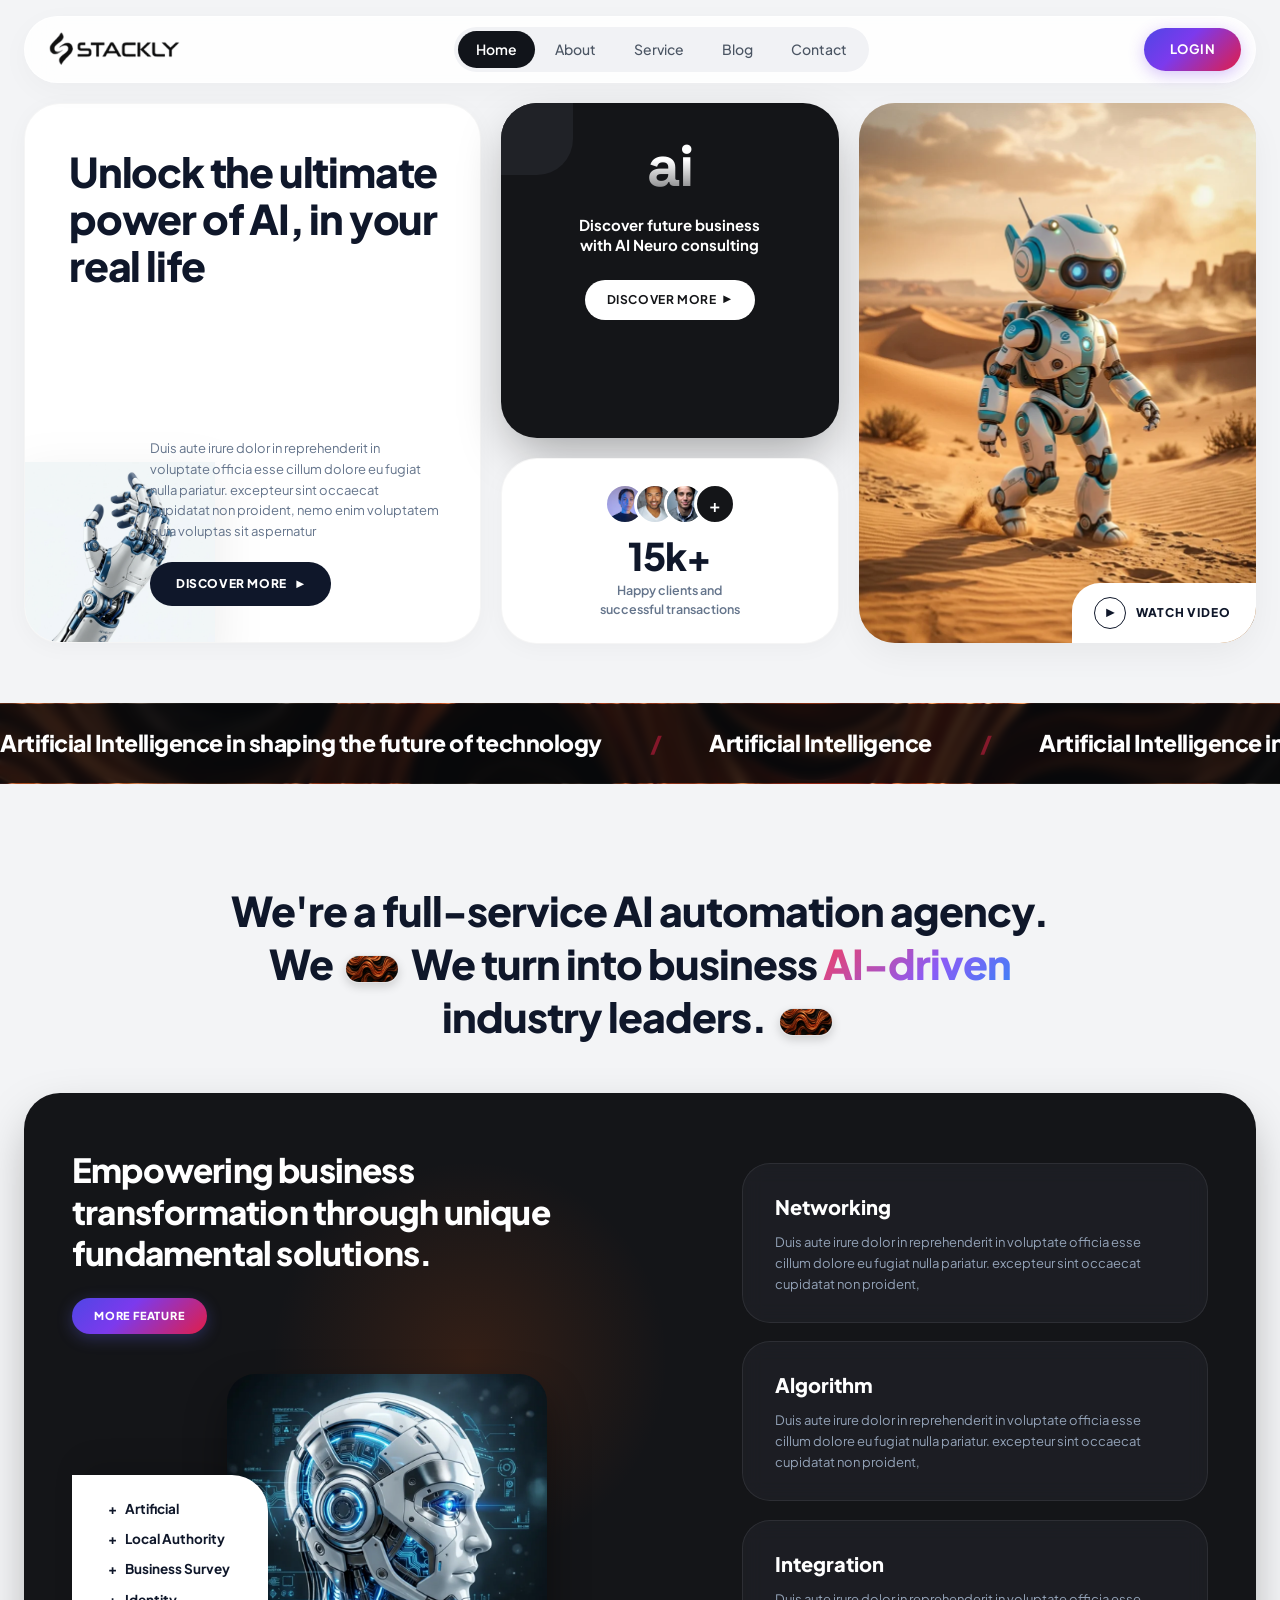
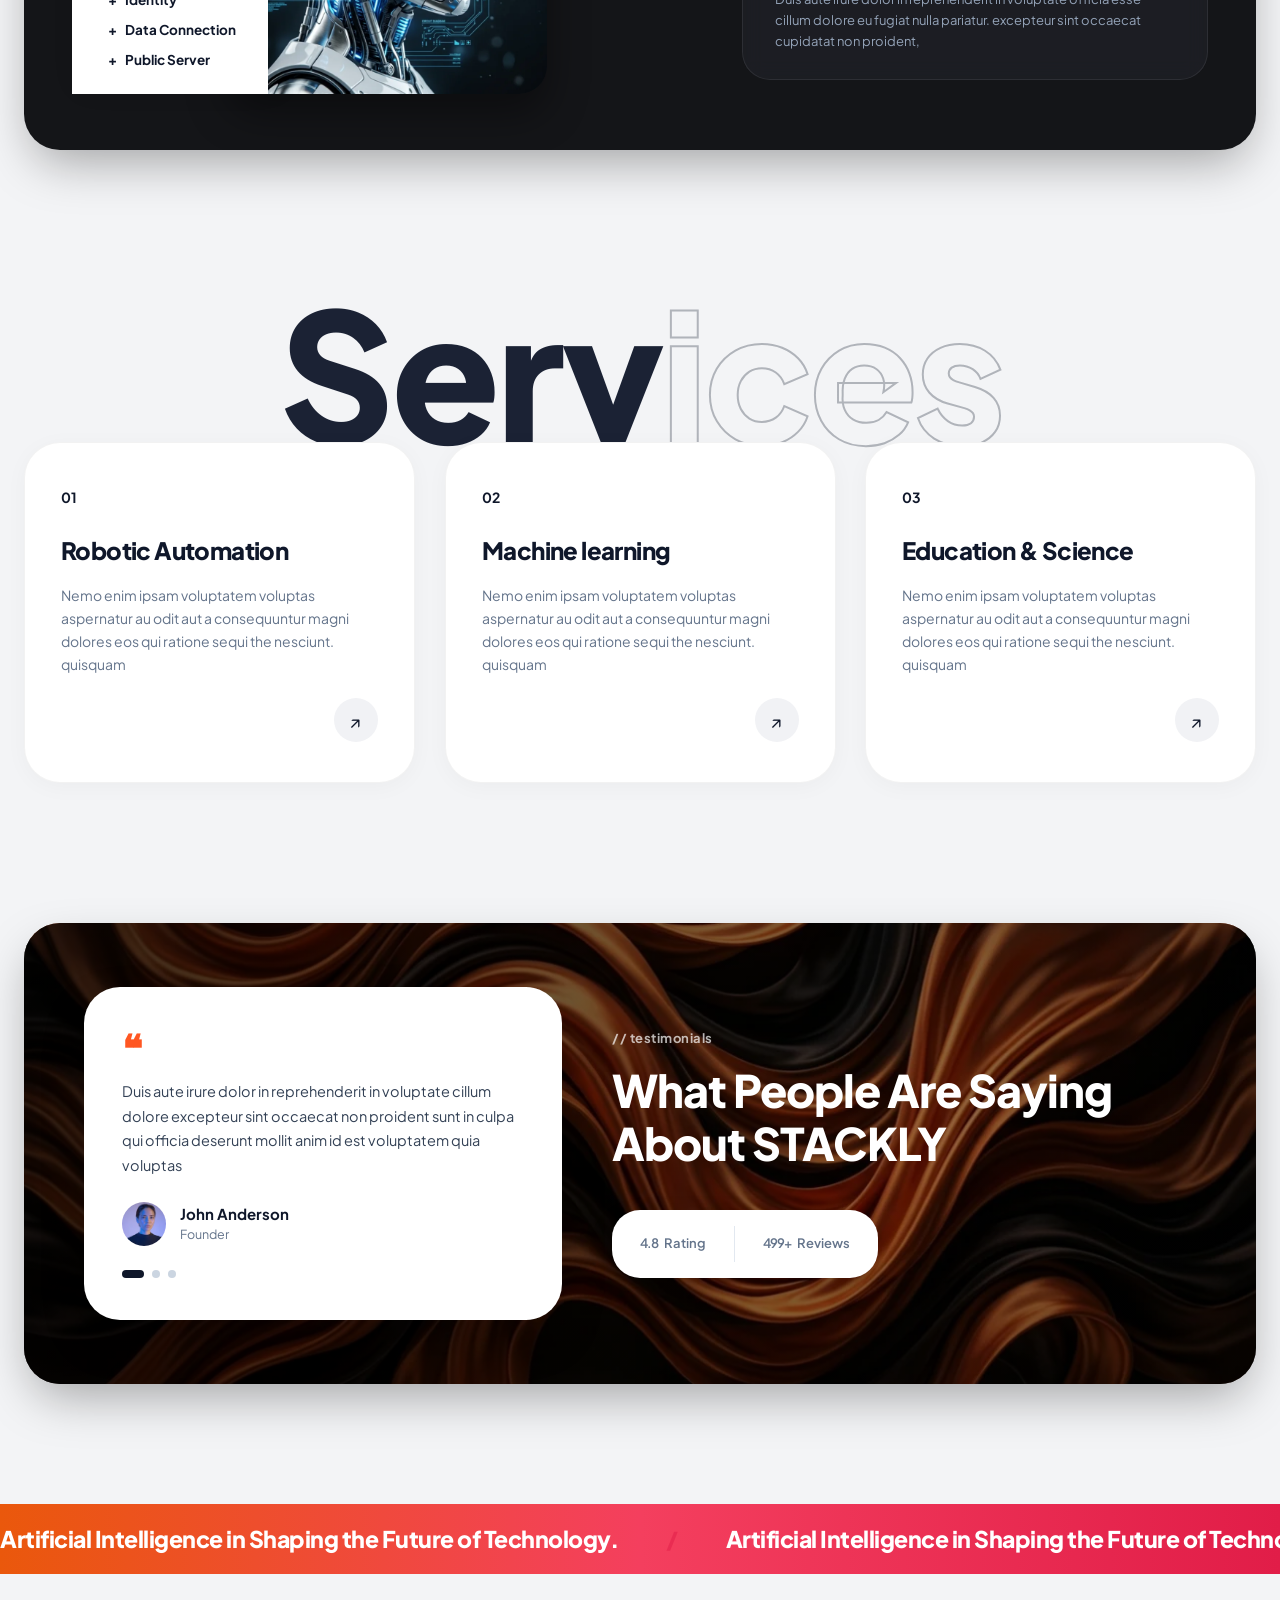
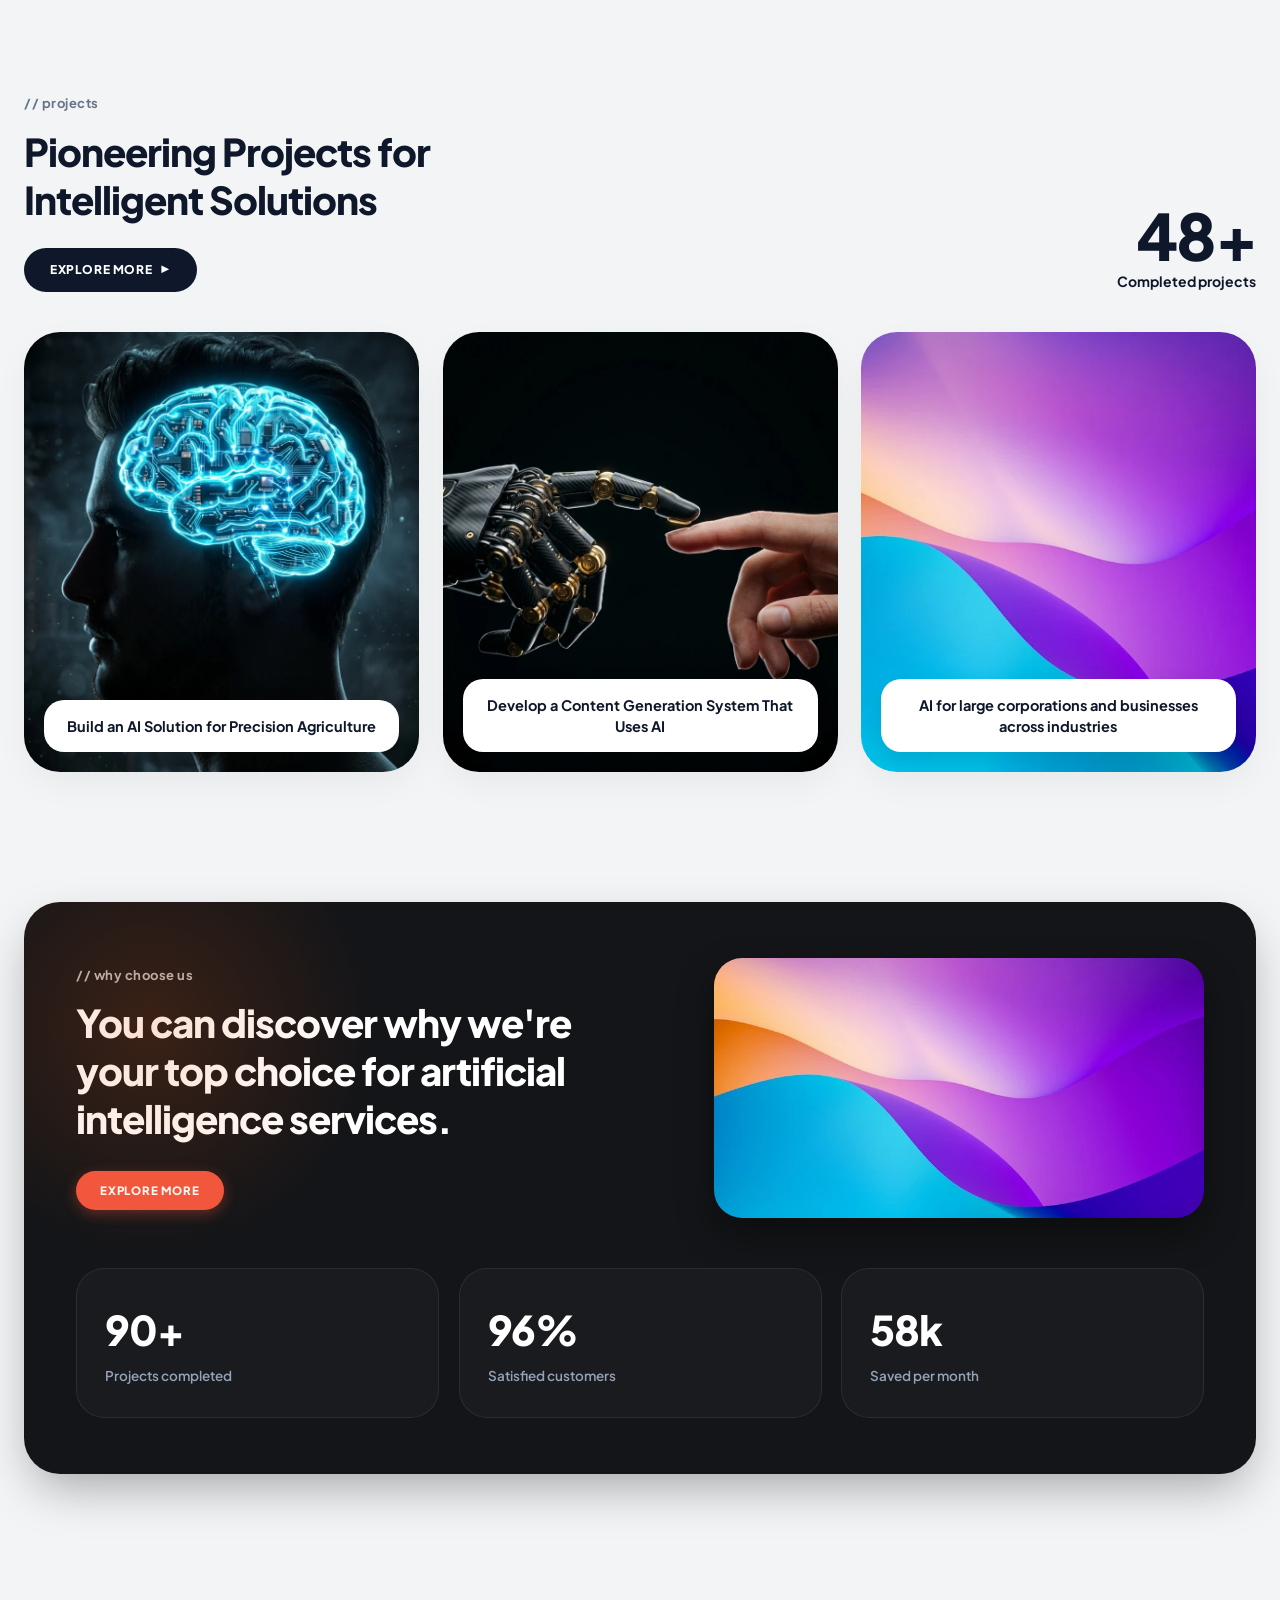
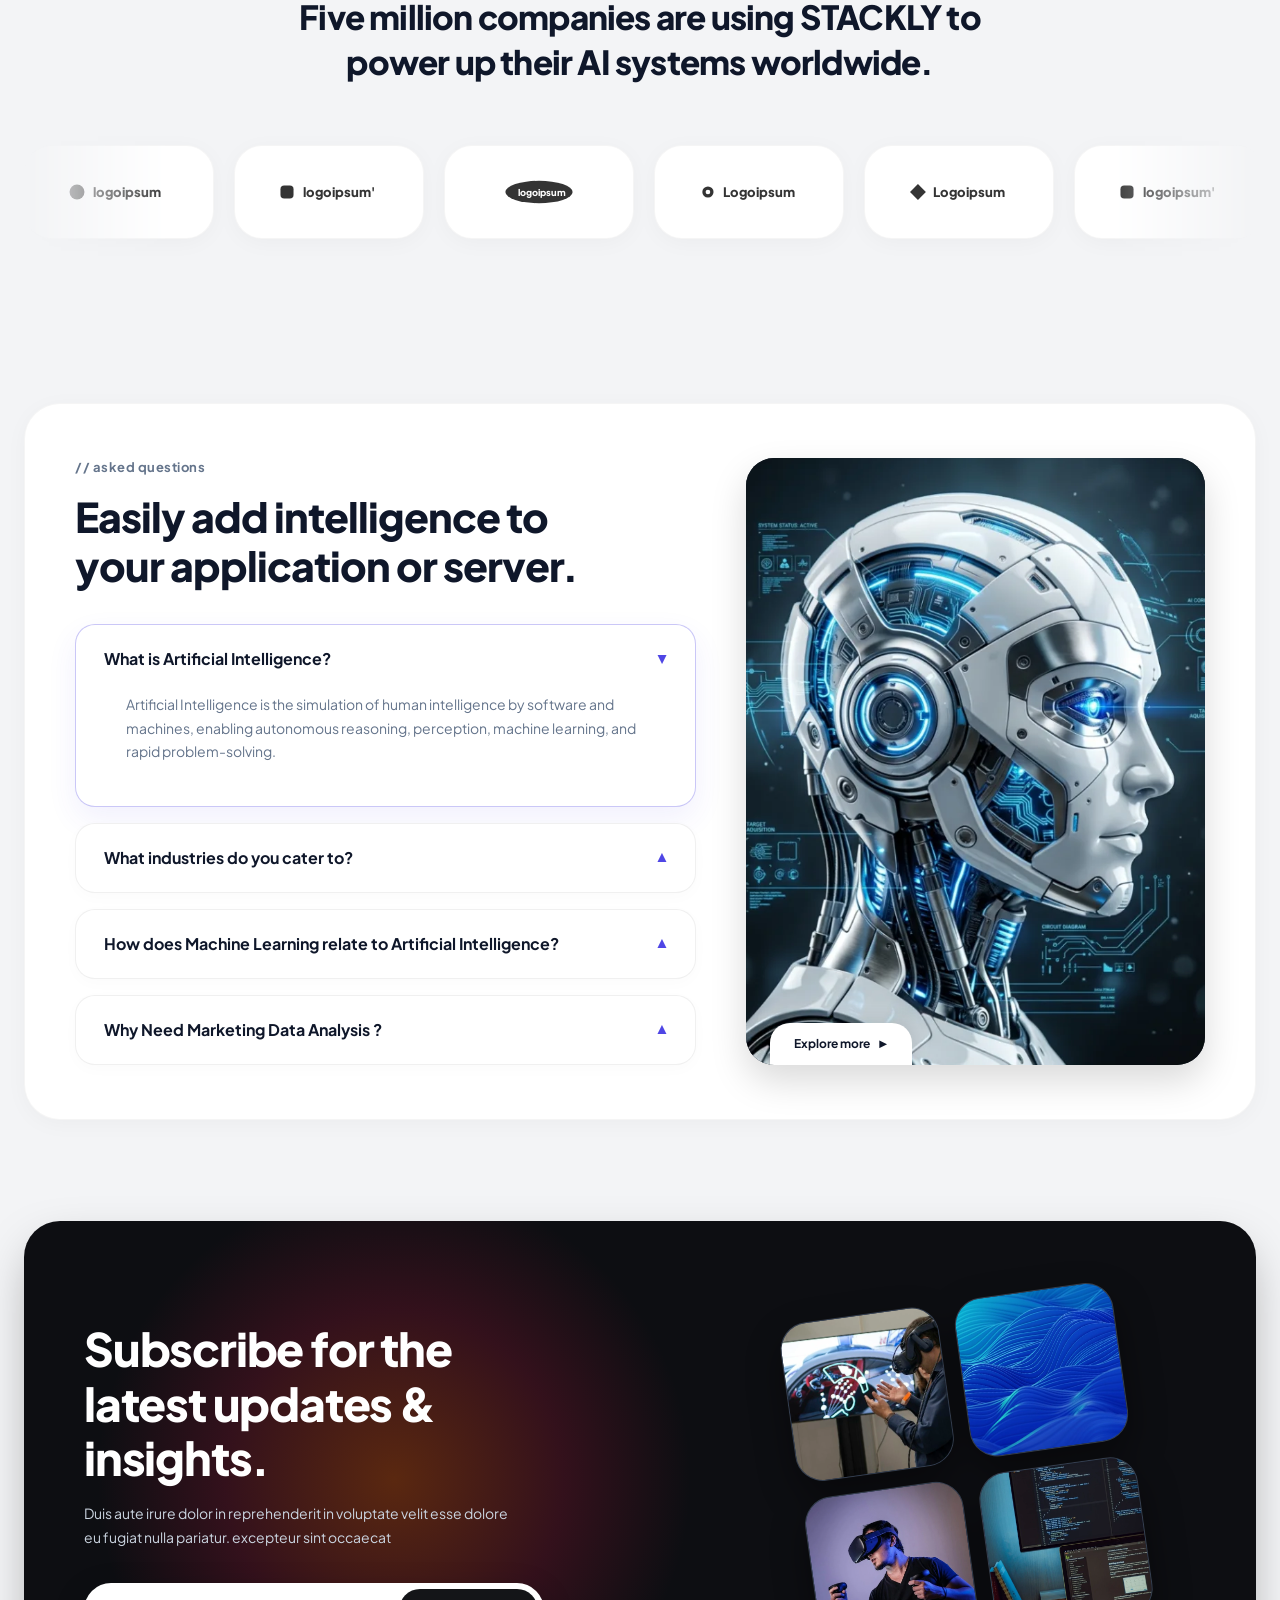
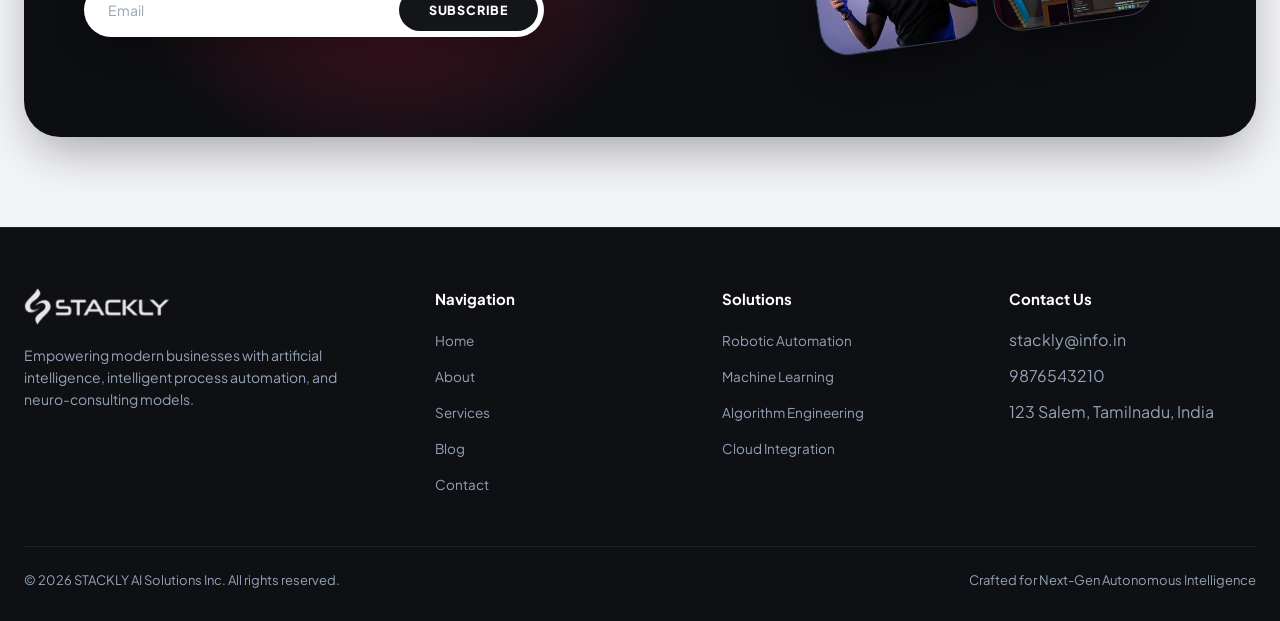
==== index.html @ a0f05625 "Add files via upload" ====
<!DOCTYPE html>
<html lang="en">
<head>
  <meta charset="UTF-8">
  <meta name="viewport" content="width=device-width, initial-scale=1.0">
  <title>STACKLY - Artificial Intelligence Solutions & Automation Agency</title>
  <meta name="description" content="STACKLY empowers business transformation through unique fundamental AI solutions. Unlock the ultimate power of AI in your real life.">
  <link rel="stylesheet" href="styles.css">
</head>
<body>

  <!-- =========================================================================
       Navigation Header
       ========================================================================= -->
  <header class="header-wrapper">
    <nav class="navbar" id="navbar">
      <!-- Brand Logo -->
      <a href="#" class="brand-logo" aria-label="STACKLY Home">
        <img src="assets/images/Logo.webp" alt="STACKLY" class="brand-logo-img">
      </a>

      <!-- Pill Nav Menu -->
      <div class="nav-pill-group">
        <a href="#home" class="nav-link active">Home</a>
        <a href="about.html" class="nav-link">About</a>
        <a href="services.html" class="nav-link">Service</a>
        <a href="blog.html" class="nav-link">Blog</a>
        <a href="contact.html" class="nav-link">Contact</a>
      </div>

      <!-- Action Button -->
      <a href="login.html" class="btn-get-started">Login</a>

      <!-- Mobile Menu Toggle -->
      <button class="menu-toggle" aria-label="Toggle menu" onclick="alert('Menu clicked!')"><svg width="22" height="22" viewBox="0 0 24 24" fill="none" stroke="currentColor" stroke-width="2.2" stroke-linecap="round"><line x1="3" y1="6" x2="21" y2="6"/><line x1="3" y1="12" x2="21" y2="12"/><line x1="3" y1="18" x2="21" y2="18"/></svg></button>
    </nav>
  </header>

  <!-- =========================================================================
       Hero Bento Grid Section
       ========================================================================= -->
  <section class="hero-section" id="home">
    <div class="container">
      <div class="hero-grid">

        <!-- Hero Card 1 (Left White Card) -->
        <div class="hero-card-left" data-animate="fade-left">
          <h1 class="hero-title">Unlock the ultimate power of AI, in your real life</h1>
          
          <div class="hero-bottom-content-row">
            <div class="hero-bottom-text-col">
              <p class="hero-desc">
                Duis aute irure dolor in reprehenderit in voluptate officia esse cillum dolore eu fugiat nulla pariatur. excepteur sint occaecat cupidatat non proident, nemo enim voluptatem quia voluptas sit aspernatur
              </p>
              <div class="hero-cta-wrap">
                <a href="404.html" class="btn-pill-dark">
                  <span>Discover More</span>
                  <span class="btn-arrow">▶</span>
                </a>
              </div>
            </div>
          </div>
          <!-- 3D Robot Hand Graphic -->
          <img src="assets/images/robot_hand.webp" alt="3D Futuristic Robotic Hand" class="robot-hand-img">
        </div>

        <!-- Hero Center Column -->
        <div class="hero-center-col">
          <!-- AI Neuro Consulting Card -->
          <div class="hero-ai-card" data-animate="scale-up" class="delay-100">
            <div class="ai-logo-art">ai</div>
            <h3 class="ai-card-title">Discover future business with AI Neuro consulting</h3>
            <a href="404.html" class="btn-pill-white">
              <span>Discover More</span>
              <span style="font-size: 10px;">▶</span>
            </a>
          </div>

          <!-- Stats & Social Proof Card -->
          <div class="hero-stats-card" data-animate="scale-up" class="delay-200">
            <div class="avatar-stack">
              <img src="assets/images/avatar1.webp" alt="Client Avatar 1">
              <img src="assets/images/avatar2.webp" alt="Client Avatar 2">
              <img src="assets/images/avatar3.webp" alt="Client Avatar 3">
              <div class="avatar-more-btn">+</div>
            </div>
            <div class="stat-number animate-counter" data-target="15" data-suffix="k+">0k+</div>
            <p class="stat-label">Happy clients and successful transactions</p>
          </div>
        </div>

        <!-- Hero Card Right (Robot in Desert) -->
        <div class="hero-card-right" data-animate="fade-right" class="delay-300">
          <img src="assets/images/hero_robot.webp" alt="STACKLY AI Bipedal Robot Exploring Landscape" class="robot-bg-img">
          
          <!-- Watch Video Floating Pill Badge -->
          <div class="video-pill-badge" id="watchVideoBtn">
            <div class="video-play-icon">▶</div>
            <span>Watch Video</span>
          </div>
        </div>

      </div>
    </div>
  </section>

  <!-- =========================================================================
       Marquee Banner 1 (Dark Ribbon Streak)
       ========================================================================= -->
  <div class="marquee-container dark-ribbon" aria-hidden="true">
    <div class="marquee-track">
      <div class="marquee-item">
        <span>Artificial Intelligence in shaping the future of technology</span>
        <span class="marquee-divider">/</span>
        <span>Artificial Intelligence</span>
        <span class="marquee-divider">/</span>
        <span>Artificial Intelligence in shaping the future of technology</span>
        <span class="marquee-divider">/</span>
        <span>Artificial Intelligence</span>
        <span class="marquee-divider">/</span>
      </div>
      <div class="marquee-item">
        <span>Artificial Intelligence in shaping the future of technology</span>
        <span class="marquee-divider">/</span>
        <span>Artificial Intelligence</span>
        <span class="marquee-divider">/</span>
        <span>Artificial Intelligence in shaping the future of technology</span>
        <span class="marquee-divider">/</span>
        <span>Artificial Intelligence</span>
        <span class="marquee-divider">/</span>
      </div>
    </div>
  </div>

  <!-- =========================================================================
       Section 2: Agency Transformation & Showcase
       ========================================================================= -->
  <section class="agency-section" id="about">
    <div class="container">
      
      <!-- Headline with inline image pills -->
      <div class="agency-heading-wrap" data-animate="fade-up">
        <h2 class="agency-title">
          We're a full-service AI automation agency. We
          <img src="assets/images/fiery_ribbon_bg.webp" alt="Energy" class="inline-pill-img">
          We turn into business <span class="gradient-text-accent">AI-driven</span> industry leaders.
          <img src="assets/images/fiery_ribbon_bg.webp" alt="Innovation" class="inline-pill-img">
        </h2>
      </div>

      <!-- Main Dark Showcase Box -->
      <div class="agency-showcase-box" data-animate="scale-up">
        <!-- Left Column -->
        <div class="agency-left-col">
          <h3 class="agency-showcase-title">
            Empowering business transformation through unique fundamental solutions.
          </h3>
          <a href="404.html" class="btn-pill-gradient">More Feature</a>

          <div class="cyborg-graphic-wrap">
            <img src="assets/images/ai_cyborg_face.webp" alt="AI Neural Android Interface" class="cyborg-face-img">
          </div>

          <!-- Feature Tag List Badge Overlay -->
          <div class="agency-feature-tag-box">
            <ul class="feature-tag-list">
              <li class="feature-tag-item"><span>+</span> Artificial</li>
              <li class="feature-tag-item"><span>+</span> Local Authority</li>
              <li class="feature-tag-item"><span>+</span> Business Survey</li>
              <li class="feature-tag-item"><span>+</span> Identity</li>
              <li class="feature-tag-item"><span>+</span> Data Connection</li>
              <li class="feature-tag-item"><span>+</span> Public Server</li>
            </ul>
          </div>
        </div>

        <!-- Right Column (Stacked Cards) -->
        <div class="agency-right-col">
          <div class="feature-subcard" data-animate="fade-left" class="delay-100">
            <h4 class="subcard-title">Networking</h4>
            <p class="subcard-desc">
              Duis aute irure dolor in reprehenderit in voluptate officia esse cillum dolore eu fugiat nulla pariatur. excepteur sint occaecat cupidatat non proident,
            </p>
          </div>

          <div class="feature-subcard" data-animate="fade-left" class="delay-200">
            <h4 class="subcard-title">Algorithm</h4>
            <p class="subcard-desc">
              Duis aute irure dolor in reprehenderit in voluptate officia esse cillum dolore eu fugiat nulla pariatur. excepteur sint occaecat cupidatat non proident,
            </p>
          </div>

          <div class="feature-subcard" data-animate="fade-left" class="delay-300">
            <h4 class="subcard-title">Integration</h4>
            <p class="subcard-desc">
              Duis aute irure dolor in reprehenderit in voluptate officia esse cillum dolore eu fugiat nulla pariatur. excepteur sint occaecat cupidatat non proident,
            </p>
          </div>
        </div>
      </div>

    </div>
  </section>

  <!-- =========================================================================
       Section 3: Services (Watermarked Typography)
       ========================================================================= -->
  <section class="services-section" id="services">
    <div class="container">
      <!-- Giant Watermark Typography -->
      <div class="services-watermark-text" aria-hidden="true">
        Serv<span class="stroke-text">ices</span>
      </div>

      <!-- Services 3-Column Grid -->
      <div class="services-grid">
        <!-- Service Card 01 -->
        <div class="service-card" data-animate="fade-up" class="delay-100">
          <div class="service-index">01</div>
          <h3 class="service-name">Robotic Automation</h3>
          <p class="service-desc">
            Nemo enim ipsam voluptatem voluptas aspernatur au odit aut a consequuntur magni dolores eos qui ratione sequi the nesciunt. quisquam
          </p>
          <a href="404.html" class="service-arrow-btn" aria-label="Learn about Robotic Automation">↗</a>
        </div>

        <!-- Service Card 02 -->
        <div class="service-card" data-animate="fade-up" class="delay-200">
          <div class="service-index">02</div>
          <h3 class="service-name">Machine learning</h3>
          <p class="service-desc">
            Nemo enim ipsam voluptatem voluptas aspernatur au odit aut a consequuntur magni dolores eos qui ratione sequi the nesciunt. quisquam
          </p>
          <a href="404.html" class="service-arrow-btn" aria-label="Learn about Machine Learning">↗</a>
        </div>

        <!-- Service Card 03 -->
        <div class="service-card" data-animate="fade-up" class="delay-300">
          <div class="service-index">03</div>
          <h3 class="service-name">Education & Science</h3>
          <p class="service-desc">
            Nemo enim ipsam voluptatem voluptas aspernatur au odit aut a consequuntur magni dolores eos qui ratione sequi the nesciunt. quisquam
          </p>
          <a href="404.html" class="service-arrow-btn" aria-label="Learn about Education & Science">↗</a>
        </div>
      </div>
    </div>
  </section>

  <!-- =========================================================================
       Section 4: Testimonials Banner
       ========================================================================= -->
  <section class="testimonials-section">
    <div class="container">
      <div class="testimonials-banner" data-animate="scale-up">

        <!-- Left White Quote Card -->
        <div class="testimonial-quote-card" data-animate="fade-right">
          <div class="quote-icon">❝</div>
          <p class="quote-text">
            Duis aute irure dolor in reprehenderit in voluptate cillum dolore excepteur sint occaecat non proident sunt in culpa qui officia deserunt mollit anim id est voluptatem quia voluptas
          </p>
          <div class="author-row">
            <img src="assets/images/avatar1.webp" alt="John Anderson" class="author-avatar">
            <div class="author-info">
              <h4>John Anderson</h4>
              <p>Founder</p>
            </div>
          </div>
          <div class="carousel-dots">
            <div class="dot active"></div>
            <div class="dot"></div>
            <div class="dot"></div>
          </div>
        </div>

        <!-- Right Content & Stats -->
        <div class="testimonial-right-col" data-animate="fade-left">
          <div class="section-tag">// testimonials</div>
          <h2 class="testimonial-heading">
            What People Are Saying About STACKLY
          </h2>
          <div class="rating-badge-card">
            <div class="rating-col">
              <span class="rating-number animate-counter" data-target="4.8">0.0</span>
              <span>Rating</span>
            </div>
            <div class="rating-separator"></div>
            <div class="rating-col">
              <span class="rating-number animate-counter" data-target="500" data-suffix="+">0+</span>
              <span>Reviews</span>
            </div>
          </div>
        </div>

      </div>
    </div>
  </section>

  <!-- =========================================================================
       Marquee Banner 2 (Vibrant Coral/Red Ribbon)
       ========================================================================= -->
  <div class="marquee-container coral-ribbon" aria-hidden="true">
    <div class="marquee-track">
      <div class="marquee-item">
        <span>Artificial Intelligence in Shaping the Future of Technology.</span>
        <span class="marquee-divider">/</span>
        <span>Artificial Intelligence in Shaping the Future of Technology.</span>
        <span class="marquee-divider">/</span>
        <span>Artificial Intelligence in Shaping the Future of Technology.</span>
        <span class="marquee-divider">/</span>
      </div>
      <div class="marquee-item">
        <span>Artificial Intelligence in Shaping the Future of Technology.</span>
        <span class="marquee-divider">/</span>
        <span>Artificial Intelligence in Shaping the Future of Technology.</span>
        <span class="marquee-divider">/</span>
        <span>Artificial Intelligence in Shaping the Future of Technology.</span>
        <span class="marquee-divider">/</span>
      </div>
    </div>
  </div>

  <!-- =========================================================================
       Section 5: Pioneering Projects
       ========================================================================= -->
  <section class="projects-section" id="projects">
    <div class="container">
      
      <!-- Section Header Row -->
      <div class="projects-header-row" data-animate="fade-up">
        <div class="projects-header-left">
          <div class="section-tag" style="color: #64748b;">// projects</div>
          <h2 class="projects-title">Pioneering Projects for Intelligent Solutions</h2>
          <a href="404.html" class="btn-pill-dark">
            <span>Explore More</span>
            <span class="btn-arrow">▶</span>
          </a>
        </div>
        <div class="projects-header-right">
          <div class="big-stat-number animate-counter" data-target="49" data-suffix="+">0+</div>
          <div class="big-stat-label">Completed projects</div>
        </div>
      </div>

      <!-- Projects 3-Card Grid -->
      <div class="projects-grid">
        <!-- Project 1 -->
        <div class="project-card" data-animate="fade-up" class="delay-100">
          <img src="assets/images/project_brain.webp" alt="AI Solution for Precision Agriculture" class="project-img">
          <div class="project-pill-label">
            Build an AI Solution for Precision Agriculture
          </div>
        </div>

        <!-- Project 2 -->
        <div class="project-card" data-animate="fade-up" class="delay-200">
          <img src="assets/images/project_hands.webp" alt="Content Generation System That Uses AI" class="project-img">
          <div class="project-pill-label">
            Develop a Content Generation System That Uses AI
          </div>
        </div>

        <!-- Project 3 -->
        <div class="project-card" data-animate="fade-up" class="delay-300">
          <img src="assets/images/project_chip.webp" alt="AI for Large Corporations and Businesses" class="project-img">
          <div class="project-pill-label">
            AI for large corporations and businesses across industries
          </div>
        </div>
      </div>

    </div>
  </section>

  <!-- =========================================================================
       Section 6: Why Choose Us (Dark Box)
       ========================================================================= -->
  <section class="why-us-section" id="why-us">
    <div class="container">
      <div class="why-us-box" data-animate="scale-up">
        
        <!-- Top Row -->
        <div class="why-us-top-row">
          <div class="why-us-left">
            <div class="section-tag">// why choose us</div>
            <h2 class="why-us-title">
              You can discover why we're your top choice for artificial intelligence services.
            </h2>
            <a href="404.html" class="btn-pill-coral">Explore More</a>
          </div>
          <div class="why-us-right">
            <div class="why-us-img-frame">
              <img src="assets/images/abstract_fractal.webp" alt="Vibrant 3D AI Ribbon Geometry">
            </div>
          </div>
        </div>

        <!-- Bottom Stats Row -->
        <div class="why-us-stats-row">
          <div class="why-stat-card" data-animate="fade-up" class="delay-100">
            <div class="why-stat-number animate-counter" data-target="93" data-suffix="+">0+</div>
            <div class="why-stat-label">Projects completed</div>
          </div>

          <div class="why-stat-card" data-animate="fade-up" class="delay-200">
            <div class="why-stat-number animate-counter" data-target="99" data-suffix="%">0%</div>
            <div class="why-stat-label">Satisfied customers</div>
          </div>

          <div class="why-stat-card" data-animate="fade-up" class="delay-300">
            <div class="why-stat-number animate-counter" data-target="60" data-suffix="k">0k</div>
            <div class="why-stat-label">Saved per month</div>
          </div>
        </div>

      </div>
    </div>
  </section>

  <!-- =========================================================================
       Section 7: Social Proof & Partner Logos
       ========================================================================= -->
  <section class="social-proof-section">
    <div class="container">
      <h2 class="social-proof-title" data-animate="fade-up">
        Five million companies are using STACKLY to power up their AI systems worldwide.
      </h2>

      <!-- Partner Logos Infinite Marquee -->
      <div class="logos-marquee-wrapper" data-animate="fade-up">
        <div class="logos-marquee-track">
          <!-- Loop 1 -->
          <div class="partner-logo-card">
            <svg viewBox="0 0 120 30" fill="currentColor">
              <circle cx="15" cy="15" r="8" fill="#111"></circle>
              <text x="32" y="20" font-family="'Plus Jakarta Sans', sans-serif" font-weight="800" font-size="14" fill="#111">logoipsum</text>
            </svg>
          </div>

          <div class="partner-logo-card">
            <svg viewBox="0 0 120 30" fill="currentColor">
              <rect x="8" y="8" width="14" height="14" rx="4" fill="#111"></rect>
              <text x="32" y="20" font-family="'Plus Jakarta Sans', sans-serif" font-weight="800" font-size="14" fill="#111">logoipsum'</text>
            </svg>
          </div>

          <div class="partner-logo-card">
            <svg viewBox="0 0 120 30" fill="currentColor">
              <ellipse cx="60" cy="15" rx="36" ry="12" fill="#111"></ellipse>
              <text x="38" y="19" font-family="'Plus Jakarta Sans', sans-serif" font-weight="800" font-size="10" fill="#fff">logoipsum</text>
            </svg>
          </div>

          <div class="partner-logo-card">
            <svg viewBox="0 0 120 30" fill="currentColor">
              <path d="M10 15a6 6 0 1 0 12 0a6 6 0 1 0-12 0z" fill="#111"></path>
              <circle cx="16" cy="15" r="2.5" fill="#fff"></circle>
              <text x="32" y="20" font-family="'Plus Jakarta Sans', sans-serif" font-weight="800" font-size="14" fill="#111">Logoipsum</text>
            </svg>
          </div>

          <div class="partner-logo-card">
            <svg viewBox="0 0 120 30" fill="currentColor">
              <rect x="10" y="9" width="12" height="12" transform="rotate(45 16 15)" fill="#111"></rect>
              <text x="32" y="20" font-family="'Plus Jakarta Sans', sans-serif" font-weight="800" font-size="14" fill="#111">Logoipsum</text>
            </svg>
          </div>

          <div class="partner-logo-card">
            <svg viewBox="0 0 120 30" fill="currentColor">
              <rect x="8" y="8" width="14" height="14" rx="4" fill="#111"></rect>
              <text x="32" y="20" font-family="'Plus Jakarta Sans', sans-serif" font-weight="800" font-size="14" fill="#111">logoipsum'</text>
            </svg>
          </div>

          <div class="partner-logo-card">
            <svg viewBox="0 0 120 30" fill="currentColor">
              <ellipse cx="60" cy="15" rx="36" ry="12" fill="#111"></ellipse>
              <text x="38" y="19" font-family="'Plus Jakarta Sans', sans-serif" font-weight="800" font-size="10" fill="#fff">logoipsum</text>
            </svg>
          </div>

          <div class="partner-logo-card">
            <svg viewBox="0 0 120 30" fill="currentColor">
              <path d="M10 15a6 6 0 1 0 12 0a6 6 0 1 0-12 0z" fill="#111"></path>
              <circle cx="16" cy="15" r="2.5" fill="#fff"></circle>
              <text x="32" y="20" font-family="'Plus Jakarta Sans', sans-serif" font-weight="800" font-size="14" fill="#111">Log</text>
            </svg>
          </div>

          <!-- Loop 2 (Exact Duplicate for Infinite Continuous Scroll) -->
          <div class="partner-logo-card">
            <svg viewBox="0 0 120 30" fill="currentColor">
              <circle cx="15" cy="15" r="8" fill="#111"></circle>
              <text x="32" y="20" font-family="'Plus Jakarta Sans', sans-serif" font-weight="800" font-size="14" fill="#111">logoipsum</text>
            </svg>
          </div>

          <div class="partner-logo-card">
            <svg viewBox="0 0 120 30" fill="currentColor">
              <rect x="8" y="8" width="14" height="14" rx="4" fill="#111"></rect>
              <text x="32" y="20" font-family="'Plus Jakarta Sans', sans-serif" font-weight="800" font-size="14" fill="#111">logoipsum'</text>
            </svg>
          </div>

          <div class="partner-logo-card">
            <svg viewBox="0 0 120 30" fill="currentColor">
              <ellipse cx="60" cy="15" rx="36" ry="12" fill="#111"></ellipse>
              <text x="38" y="19" font-family="'Plus Jakarta Sans', sans-serif" font-weight="800" font-size="10" fill="#fff">logoipsum</text>
            </svg>
          </div>

          <div class="partner-logo-card">
            <svg viewBox="0 0 120 30" fill="currentColor">
              <path d="M10 15a6 6 0 1 0 12 0a6 6 0 1 0-12 0z" fill="#111"></path>
              <circle cx="16" cy="15" r="2.5" fill="#fff"></circle>
              <text x="32" y="20" font-family="'Plus Jakarta Sans', sans-serif" font-weight="800" font-size="14" fill="#111">Logoipsum</text>
            </svg>
          </div>

          <div class="partner-logo-card">
            <svg viewBox="0 0 120 30" fill="currentColor">
              <rect x="10" y="9" width="12" height="12" transform="rotate(45 16 15)" fill="#111"></rect>
              <text x="32" y="20" font-family="'Plus Jakarta Sans', sans-serif" font-weight="800" font-size="14" fill="#111">Logoipsum</text>
            </svg>
          </div>

          <div class="partner-logo-card">
            <svg viewBox="0 0 120 30" fill="currentColor">
              <rect x="8" y="8" width="14" height="14" rx="4" fill="#111"></rect>
              <text x="32" y="20" font-family="'Plus Jakarta Sans', sans-serif" font-weight="800" font-size="14" fill="#111">logoipsum'</text>
            </svg>
          </div>

          <div class="partner-logo-card">
            <svg viewBox="0 0 120 30" fill="currentColor">
              <ellipse cx="60" cy="15" rx="36" ry="12" fill="#111"></ellipse>
              <text x="38" y="19" font-family="'Plus Jakarta Sans', sans-serif" font-weight="800" font-size="10" fill="#fff">logoipsum</text>
            </svg>
          </div>

          <div class="partner-logo-card">
            <svg viewBox="0 0 120 30" fill="currentColor">
              <path d="M10 15a6 6 0 1 0 12 0a6 6 0 1 0-12 0z" fill="#111"></path>
              <circle cx="16" cy="15" r="2.5" fill="#fff"></circle>
              <text x="32" y="20" font-family="'Plus Jakarta Sans', sans-serif" font-weight="800" font-size="14" fill="#111">Log</text>
            </svg>
          </div>
        </div>
      </div>

    </div>
  </section>

  <!-- =========================================================================
       Section 8: FAQ (Asked Questions)
       ========================================================================= -->
  <section class="faq-section" id="faq">
    <div class="container">
      <div class="faq-card-container" data-animate="scale-up">
        
        <!-- Left Column: Accordion -->
        <div class="faq-left-col">
          <div class="section-tag" style="color: #64748b;">// asked questions</div>
          <h2 class="faq-title">
            Easily add intelligence to your application or server.
          </h2>

          <div class="faq-accordion">
            <!-- FAQ 1 -->
            <div class="faq-item active">
              <div class="faq-header">
                <span class="faq-question">What is Artificial Intelligence?</span>
                <span class="faq-icon">▲</span>
              </div>
              <div class="faq-body">
                <p class="faq-answer">
                  Artificial Intelligence is the simulation of human intelligence by software and machines, enabling autonomous reasoning, perception, machine learning, and rapid problem-solving.
                </p>
              </div>
            </div>

            <!-- FAQ 2 -->
            <div class="faq-item">
              <div class="faq-header">
                <span class="faq-question">What industries do you cater to?</span>
                <span class="faq-icon">▲</span>
              </div>
              <div class="faq-body">
                <p class="faq-answer">
                  We empower enterprises in healthcare, fintech, precision agriculture, e-commerce, legal operations, logistics, and automated cloud computing.
                </p>
              </div>
            </div>

            <!-- FAQ 3 -->
            <div class="faq-item">
              <div class="faq-header">
                <span class="faq-question">How does Machine Learning relate to Artificial Intelligence?</span>
                <span class="faq-icon">▲</span>
              </div>
              <div class="faq-body">
                <p class="faq-answer">
                  Machine learning is a subset of AI focused on training statistical neural networks on large datasets to recognize patterns, make predictions, and continuously self-improve without explicit hardcoded instructions.
                </p>
              </div>
            </div>

            <!-- FAQ 4 -->
            <div class="faq-item">
              <div class="faq-header">
                <span class="faq-question">Why Need Marketing Data Analysis ?</span>
                <span class="faq-icon">▲</span>
              </div>
              <div class="faq-body">
                <p class="faq-answer">
                  Marketing data analysis leverages predictive AI models to detect high-intent audience segments, optimize multi-channel budget allocation, and maximize user conversion velocity.
                </p>
              </div>
            </div>
          </div>
        </div>

        <!-- Right Column: 3D Cyber Head & Pill Notch -->
        <div class="faq-right-col" data-animate="fade-left">
          <div class="faq-img-card">
            <img src="assets/images/ai_cyborg_face.webp" alt="STACKLY AI Biomechanical Intelligence Unit">
            <!-- Pill Notch Button -->
            <a href="404.html" class="faq-pill-badge">
              <span>Explore more</span>
              <span style="font-size: 10px;">▶</span>
            </a>
          </div>
        </div>

      </div>
    </div>
  </section>

  <!-- =========================================================================
       Section 9: Newsletter Subscription Banner
       ========================================================================= -->
  <section class="newsletter-section">
    <div class="container">
      <div class="newsletter-banner" data-animate="scale-up">
        
        <!-- Left Column: Form -->
        <div class="newsletter-left-col">
          <h2 class="newsletter-title">
            Subscribe for the latest updates & insights.
          </h2>
          <p class="newsletter-desc">
            Duis aute irure dolor in reprehenderit in voluptate velit esse dolore eu fugiat nulla pariatur. excepteur sint occaecat
          </p>

          <form class="newsletter-form" onsubmit="event.preventDefault(); alert('Subscribed to STACKLY insights!');">
            <input type="email" placeholder="Email" class="newsletter-input" required>
            <button type="submit" class="btn-subscribe">SUBSCRIBE</button>
          </form>
        </div>

        <!-- Right Column: 3D Floating Isometric Tiles -->
        <div class="newsletter-right-col" data-animate="fade-left">
          <div class="tiles-iso-grid">
            <div class="iso-tile">
              <img src="assets/images/newsletter_vr1.webp" alt="VR Neural Experience">
            </div>
            <div class="iso-tile">
              <img src="assets/images/newsletter_tile3.webp" alt="3D Modern Intelligence Architecture">
            </div>
            <div class="iso-tile">
              <img src="assets/images/newsletter_vr2.webp" alt="Autonomous Cyber Interaction">
            </div>
            <div class="iso-tile">
              <img src="assets/images/newsletter_tile4.webp" alt="Dynamic 3D Geometry">
            </div>
          </div>
        </div>

      </div>
    </div>
  </section>

  <!-- =========================================================================
       Footer Section
       ========================================================================= -->
  <footer class="footer" id="contact">
    <div class="container">
      <div class="footer-top">
        <div class="footer-brand">
          <img src="assets/images/Logo.webp" alt="STACKLY" class="footer-brand-logo">
          <p class="footer-desc">
            Empowering modern businesses with artificial intelligence, intelligent process automation, and neuro-consulting models.
          </p>
        </div>

        <div class="footer-col">
          <h4>Navigation</h4>
          <ul class="footer-links">
            <li><a href="#home">Home</a></li>
            <li><a href="about.html">About</a></li>
            <li><a href="services.html">Services</a></li>
            <li><a href="blog.html">Blog</a></li>
            <li><a href="contact.html">Contact</a></li>
          </ul>
        </div>

        <div class="footer-col">
          <h4>Solutions</h4>
          <ul class="footer-links">
            <li><a href="404.html">Robotic Automation</a></li>
            <li><a href="404.html">Machine Learning</a></li>
            <li><a href="404.html">Algorithm Engineering</a></li>
            <li><a href="404.html">Cloud Integration</a></li>
          </ul>
        </div>

        <div class="footer-col">
          <h4>Contact Us</h4>
          <ul class="footer-links">
            <li>stackly@info.in</li>
            <li>9876543210</li>
            <li>123 Salem, Tamilnadu, India</li>
          </ul>
        </div>
      </div>

      <div class="footer-bottom">
        <p>&copy; 2026 STACKLY AI Solutions Inc. All rights reserved.</p>
        <p>Crafted for Next-Gen Autonomous Intelligence</p>
      </div>
    </div>
  </footer>

  <!-- =========================================================================
       Video Player Modal
       ========================================================================= -->
  <div class="video-modal" id="videoModal">
    <div class="video-modal-content">
      <button class="video-modal-close" aria-label="Close video modal">✕</button>
      <div class="video-wrapper">
        <iframe id="videoIframe" src="" allow="autoplay; encrypted-media" allowfullscreen></iframe>
      </div>
    </div>
  </div>

  <script src="script.js"></script>
</body>
</html>
---- styles.css ----
/* ==========================================================================
   STACKLY - AI Automation & Intelligence Landing Page
   High-Fidelity Stylesheet
   ========================================================================== */

@import url('https://fonts.googleapis.com/css2?family=Plus+Jakarta+Sans:wght@300;400;500;600;700;800&family=Space+Grotesk:wght@500;700&display=swap');

:root {
  /* Color Palette */
  --bg-main: #f3f4f6;
  --bg-card: #ffffff;
  --bg-dark: #131417;
  --bg-dark-card: #1c1d22;
  --bg-dark-card-hover: #23252b;
  --text-dark: #090a0f;
  --text-muted: #64748b;
  --text-light: #ffffff;
  --text-light-muted: #94a3b8;
  
  /* Accent & Gradients */
  --coral-primary: #f2573f;
  --coral-hover: #d9442e;
  --orange-accent: #ff6b35;
  --gradient-cta: linear-gradient(135deg, #4f46e5 0%, #7c3aed 40%, #e11d48 100%);
  --gradient-pill: linear-gradient(135deg, #4338ca 0%, #db2777 60%, #ea580c 100%);
  --gradient-text: linear-gradient(135deg, #f43f5e 0%, #8b5cf6 60%, #3b82f6 100%);
  --gradient-orange: linear-gradient(90deg, #ea580c, #f43f5e, #e11d48);

  /* Radius & Shadows */
  --radius-xs: 8px;
  --radius-sm: 14px;
  --radius-md: 20px;
  --radius-lg: 28px;
  --radius-xl: 36px;
  --radius-pill: 9999px;
  
  --shadow-subtle: 0 4px 24px -2px rgba(0, 0, 0, 0.04);
  --shadow-card: 0 12px 36px -4px rgba(0, 0, 0, 0.06);
  --shadow-dark: 0 20px 50px -10px rgba(0, 0, 0, 0.35);
  
  /* Transitions */
  --transition-fast: 0.2s cubic-bezier(0.16, 1, 0.3, 1);
  --transition-normal: 0.35s cubic-bezier(0.16, 1, 0.3, 1);
  --transition-smooth: 0.5s cubic-bezier(0.16, 1, 0.3, 1);
}

/* ==========================================================================
   Base & Reset
   ========================================================================== */
*, *::before, *::after {
  box-sizing: border-box;
  margin: 0;
  padding: 0;
}

html {
  font-family: 'Plus Jakarta Sans', sans-serif;
  scroll-behavior: smooth;
  background-color: var(--bg-main);
  color: var(--text-dark);
  -webkit-font-smoothing: antialiased;
}

body {
  overflow-x: hidden;
  line-height: 1.5;
  background-color: var(--bg-main);
}

img {
  max-width: 100%;
  height: auto;
  display: block;
}

a {
  text-decoration: none;
  color: inherit;
}

button {
  cursor: pointer;
  border: none;
  background: none;
  font-family: inherit;
}

.container {
  width: 100%;
  max-width: 1360px;
  margin: 0 auto;
  padding: 0 24px;
}

/* ==========================================================================
   Navigation Bar
   ========================================================================== */
.header-wrapper {
  position: sticky;
  top: 16px;
  z-index: 100;
  padding: 0 24px;
  margin-bottom: 24px;
}

.navbar {
  max-width: 1360px;
  margin: 0 auto;
  background: rgba(255, 255, 255, 0.85);
  backdrop-filter: blur(16px);
  -webkit-backdrop-filter: blur(16px);
  border: 1px solid rgba(255, 255, 255, 0.9);
  box-shadow: 0 8px 30px rgba(0, 0, 0, 0.03);
  border-radius: var(--radius-pill);
  padding: 10px 14px 10px 24px;
  display: flex;
  align-items: center;
  justify-content: space-between;
  transition: transform var(--transition-normal), box-shadow var(--transition-normal);
}

.navbar:hover {
  box-shadow: 0 12px 36px rgba(0, 0, 0, 0.06);
}

.brand-logo {
  display: flex;
  align-items: center;
  text-decoration: none;
}

.brand-logo-img {
  height: 36px;
  width: auto;
  max-width: 160px;
  object-fit: contain;
  display: block;
  transition: opacity var(--transition-fast);
}

.brand-logo:hover .brand-logo-img {
  opacity: 0.8;
}

.footer-brand-logo {
  height: 40px;
  width: auto;
  max-width: 180px;
  object-fit: contain;
  display: block;
  margin-bottom: 16px;
  filter: brightness(0) invert(1);
  opacity: 0.9;
}

.nav-pill-group {
  display: flex;
  align-items: center;
  background: #f1f2f5;
  border-radius: var(--radius-pill);
  padding: 4px;
  gap: 2px;
}

.nav-link {
  padding: 8px 18px;
  font-size: 14px;
  font-weight: 500;
  color: #4b5563;
  border-radius: var(--radius-pill);
  transition: all var(--transition-fast);
  display: inline-flex;
  align-items: center;
  gap: 4px;
}

.nav-link:hover {
  color: #000;
}

.nav-link.active {
  background: #11141a;
  color: #ffffff;
  font-weight: 600;
}

.btn-get-started {
  background: var(--gradient-cta);
  color: #fff;
  font-size: 13px;
  font-weight: 700;
  letter-spacing: 0.5px;
  text-transform: uppercase;
  padding: 12px 26px;
  border-radius: var(--radius-pill);
  box-shadow: 0 4px 16px rgba(124, 58, 237, 0.3);
  transition: all var(--transition-normal);
  display: inline-flex;
  align-items: center;
  justify-content: center;
}

.btn-get-started:hover {
  transform: translateY(-2px) scale(1.02);
  box-shadow: 0 8px 24px rgba(225, 29, 72, 0.4);
}

.menu-toggle {
  display: none;
  background: transparent;
  border: none;
  color: #111;
  padding: 6px;
  cursor: pointer;
  align-items: center;
  justify-content: center;
}

/* ==========================================================================
   Hero Bento Grid Section
   ========================================================================== */
.hero-section {
  padding: 12px 0 40px;
}

.hero-grid {
  display: grid;
  grid-template-columns: 1.15fr 0.85fr 1fr;
  gap: 20px;
  min-height: 540px;
}

/* Hero Card 1 (Left White Card) */
.hero-card-left {
  background: var(--bg-card);
  border-radius: var(--radius-xl);
  padding: 44px 40px 36px 44px;
  display: flex;
  flex-direction: column;
  position: relative;
  overflow: hidden;
  box-shadow: var(--shadow-subtle);
  border: 1px solid rgba(0, 0, 0, 0.04);
}

.hero-card-left .hero-title {
  font-size: clamp(34px, 3.2vw, 46px);
  font-weight: 800;
  line-height: 1.15;
  letter-spacing: -1.2px;
  color: #0f172a;
  margin-bottom: auto;
  max-width: 440px;
}

.hero-bottom-content-row {
  display: flex;
  justify-content: flex-end;
  align-items: flex-end;
  margin-top: 36px;
  position: relative;
  z-index: 2;
}

.hero-bottom-text-col {
  max-width: 290px;
  display: flex;
  flex-direction: column;
  gap: 20px;
  align-items: flex-start;
}

.hero-card-left .hero-desc {
  font-size: 13px;
  line-height: 1.6;
  color: #64748b;
  margin: 0;
}

.hero-card-left .hero-cta-wrap {
  margin: 0;
}

.robot-hand-img {
  position: absolute;
  bottom: -15px;
  left: -5px;
  width: 195px;
  height: auto;
  pointer-events: none;
  filter: drop-shadow(0 15px 25px rgba(0, 0, 0, 0.08));
  transition: transform 0.6s cubic-bezier(0.16, 1, 0.3, 1);
  z-index: 1;
}

.hero-card-left:hover .robot-hand-img {
  transform: translate(6px, -6px) scale(1.03);
}

/* Hero Center Column */
.hero-center-col {
  display: flex;
  flex-direction: column;
  gap: 20px;
}

/* AI Dark Card with stylized corner notch */
.hero-ai-card {
  background: #141518;
  border-radius: var(--radius-xl);
  padding: 34px 28px 28px;
  color: #ffffff;
  display: flex;
  flex-direction: column;
  align-items: center;
  text-align: center;
  position: relative;
  overflow: hidden;
  flex: 1;
  box-shadow: var(--shadow-dark);
}

.hero-ai-card::before {
  content: '';
  position: absolute;
  top: 0;
  left: 0;
  width: 72px;
  height: 72px;
  background: #202227;
  border-bottom-right-radius: 36px;
  z-index: 1;
}

.ai-logo-art {
  font-family: 'Space Grotesk', sans-serif;
  font-size: 58px;
  font-weight: 800;
  letter-spacing: -2px;
  line-height: 1;
  margin-bottom: 20px;
  background: linear-gradient(180deg, #ffffff 40%, rgba(255, 255, 255, 0.4) 100%);
  -webkit-background-clip: text;
  -webkit-text-fill-color: transparent;
  position: relative;
  z-index: 2;
}

.ai-card-title {
  font-size: 15px;
  font-weight: 700;
  line-height: 1.35;
  color: #ffffff;
  margin-bottom: 24px;
  max-width: 200px;
  z-index: 2;
}

.btn-pill-white {
  background: #ffffff;
  color: #141518;
  padding: 11px 22px;
  border-radius: var(--radius-pill);
  font-size: 12px;
  font-weight: 700;
  letter-spacing: 0.6px;
  display: inline-flex;
  align-items: center;
  gap: 6px;
  transition: all var(--transition-normal);
  text-transform: uppercase;
  z-index: 2;
}

.btn-pill-white:hover {
  background: #f1f5f9;
  transform: translateY(-2px);
  box-shadow: 0 6px 18px rgba(255, 255, 255, 0.2);
}

/* Stats Card */
.hero-stats-card {
  background: var(--bg-card);
  border-radius: var(--radius-xl);
  padding: 24px 28px;
  box-shadow: var(--shadow-subtle);
  border: 1px solid rgba(0, 0, 0, 0.04);
  display: flex;
  flex-direction: column;
  align-items: center;
  text-align: center;
}

.avatar-stack {
  display: flex;
  align-items: center;
  margin-bottom: 12px;
}

.avatar-stack img {
  width: 42px;
  height: 42px;
  border-radius: 50%;
  border: 3px solid #ffffff;
  margin-left: -12px;
  object-fit: cover;
  transition: transform var(--transition-fast);
}

.avatar-stack img:first-child {
  margin-left: 0;
}

.avatar-stack img:hover {
  transform: translateY(-4px) scale(1.1);
  z-index: 5;
}

.avatar-more-btn {
  width: 42px;
  height: 42px;
  border-radius: 50%;
  background: #141518;
  color: #ffffff;
  font-size: 18px;
  font-weight: 600;
  display: flex;
  align-items: center;
  justify-content: center;
  margin-left: -12px;
  border: 3px solid #ffffff;
}

.stat-number {
  font-size: 38px;
  font-weight: 800;
  color: #0f172a;
  letter-spacing: -1px;
  line-height: 1;
  margin-bottom: 6px;
}

.stat-label {
  font-size: 12.5px;
  font-weight: 600;
  color: #64748b;
  max-width: 170px;
}

/* Hero Right Card (Robot in Desert) */
.hero-card-right {
  position: relative;
  border-radius: var(--radius-xl);
  overflow: hidden;
  box-shadow: var(--shadow-card);
  background: #dfcfbd;
}

.hero-card-right .robot-bg-img {
  width: 100%;
  height: 100%;
  object-fit: cover;
  transition: transform 0.8s cubic-bezier(0.16, 1, 0.3, 1);
}

.hero-card-right:hover .robot-bg-img {
  transform: scale(1.05);
}

/* Watch Video Floating Pill Notch */
.video-pill-badge {
  position: absolute;
  bottom: 0;
  right: 0;
  background: #ffffff;
  padding: 14px 26px 14px 22px;
  border-top-left-radius: 28px;
  display: flex;
  align-items: center;
  gap: 10px;
  box-shadow: -6px -6px 20px rgba(0, 0, 0, 0.05);
  cursor: pointer;
  transition: all var(--transition-normal);
}

.video-pill-badge:hover {
  background: #f8fafc;
  transform: translateY(-2px);
}

.video-play-icon {
  width: 32px;
  height: 32px;
  border-radius: 50%;
  border: 1.5px solid #0f172a;
  display: flex;
  align-items: center;
  justify-content: center;
  font-size: 11px;
  color: #0f172a;
  transition: transform var(--transition-fast);
}

.video-pill-badge:hover .video-play-icon {
  transform: scale(1.15);
  background: #0f172a;
  color: #ffffff;
}

.video-pill-badge span {
  font-size: 12px;
  font-weight: 800;
  letter-spacing: 0.8px;
  text-transform: uppercase;
  color: #0f172a;
}

/* ==========================================================================
   Marquee Banner Component (Full Width / Container)
   ========================================================================== */
.marquee-container {
  width: 100%;
  overflow: hidden;
  white-space: nowrap;
  position: relative;
  padding: 18px 0;
  background: #0f1013;
  margin: 20px 0 60px;
}

.marquee-container.dark-ribbon {
  background: #0d0e12 url('assets/images/fiery_ribbon_bg.webp') center/cover no-repeat;
  position: relative;
}

.marquee-container.dark-ribbon::before {
  content: '';
  position: absolute;
  inset: 0;
  background: rgba(10, 11, 14, 0.78);
  backdrop-filter: blur(4px);
}

.marquee-container.coral-ribbon {
  background: var(--gradient-orange);
  margin: 60px 0;
}

.marquee-track {
  display: flex;
  align-items: center;
  gap: 40px;
  width: max-content;
  animation: marquee-scroll 24s linear infinite;
  position: relative;
  z-index: 2;
}

.marquee-container:hover .marquee-track {
  animation-play-state: paused;
}

.marquee-item {
  font-size: clamp(16px, 1.8vw, 24px);
  font-weight: 800;
  letter-spacing: -0.5px;
  color: #ffffff;
  display: flex;
  align-items: center;
  gap: 24px;
}

.marquee-divider {
  opacity: 0.5;
  font-weight: 300;
}

@keyframes marquee-scroll {
  from {
    transform: translateX(0);
  }
  to {
    transform: translateX(-50%);
  }
}

/* ==========================================================================
   Section 2: Agency Transformation & Showcase
   ========================================================================== */
.agency-section {
  padding: 40px 0 80px;
}

.agency-heading-wrap {
  text-align: center;
  max-width: 860px;
  margin: 0 auto 50px;
}

.agency-title {
  font-size: clamp(28px, 3.2vw, 42px);
  font-weight: 800;
  line-height: 1.3;
  letter-spacing: -1px;
  color: #0f172a;
}

.inline-pill-img {
  display: inline-block;
  vertical-align: middle;
  width: 54px;
  height: 28px;
  border-radius: var(--radius-pill);
  object-fit: cover;
  margin: 0 6px;
  box-shadow: 0 4px 10px rgba(0, 0, 0, 0.15);
  border: 1px solid rgba(0, 0, 0, 0.08);
}

.gradient-text-accent {
  background: var(--gradient-pill);
  -webkit-background-clip: text;
  -webkit-text-fill-color: transparent;
  font-weight: 800;
}

/* Agency Dark Showcase Box */
.agency-showcase-box {
  background: #141518;
  border-radius: var(--radius-xl);
  padding: 56px 48px;
  position: relative;
  overflow: hidden;
  box-shadow: var(--shadow-dark);
  display: grid;
  grid-template-columns: 1.15fr 0.85fr;
  gap: 40px;
}

.agency-showcase-box::after {
  content: '';
  position: absolute;
  width: 400px;
  height: 400px;
  background: radial-gradient(circle, rgba(234, 88, 12, 0.15) 0%, transparent 70%);
  top: 10%;
  left: 20%;
  pointer-events: none;
}

.agency-left-col {
  display: flex;
  flex-direction: column;
  position: relative;
  z-index: 2;
}

.agency-showcase-title {
  font-size: clamp(26px, 2.6vw, 36px);
  font-weight: 800;
  line-height: 1.25;
  color: #ffffff;
  letter-spacing: -0.8px;
  margin-bottom: 24px;
  max-width: 480px;
}

.btn-pill-gradient {
  background: var(--gradient-cta);
  color: #ffffff;
  padding: 10px 22px;
  border-radius: var(--radius-pill);
  font-size: 11px;
  font-weight: 800;
  letter-spacing: 0.8px;
  text-transform: uppercase;
  display: inline-flex;
  align-items: center;
  margin-bottom: 30px;
  width: fit-content;
  box-shadow: 0 4px 16px rgba(99, 102, 241, 0.3);
  transition: all var(--transition-normal);
}

.btn-pill-gradient:hover {
  transform: translateY(-2px);
  box-shadow: 0 6px 20px rgba(225, 29, 72, 0.4);
}

.cyborg-graphic-wrap {
  position: relative;
  display: flex;
  justify-content: center;
  align-items: flex-end;
  margin-top: 10px;
  min-height: 280px;
}

.cyborg-face-img {
  width: 320px;
  height: auto;
  border-radius: var(--radius-lg);
  object-fit: cover;
  box-shadow: 0 20px 40px rgba(0, 0, 0, 0.4);
}

/* Feature List Notch Overlay */
.agency-feature-tag-box {
  position: absolute;
  bottom: 0;
  left: 0;
  background: #ffffff;
  padding: 24px 32px 24px 36px;
  border-top-right-radius: 36px;
  box-shadow: 10px -10px 30px rgba(0, 0, 0, 0.12);
  z-index: 3;
}

.feature-tag-list {
  list-style: none;
  display: flex;
  flex-direction: column;
  gap: 10px;
}

.feature-tag-item {
  font-size: 13.5px;
  font-weight: 700;
  color: #0f172a;
  display: flex;
  align-items: center;
  gap: 8px;
  transition: transform var(--transition-fast);
}

.feature-tag-item:hover {
  transform: translateX(4px);
  color: var(--coral-primary);
}

.feature-tag-item span {
  font-weight: 800;
  color: #0f172a;
}

/* Right Stacked Feature Cards */
.agency-right-col {
  display: flex;
  flex-direction: column;
  gap: 18px;
  justify-content: center;
  position: relative;
  z-index: 2;
}

.feature-subcard {
  background: rgba(32, 34, 40, 0.7);
  border: 1px solid rgba(255, 255, 255, 0.08);
  border-radius: var(--radius-lg);
  padding: 28px 32px;
  backdrop-filter: blur(10px);
  transition: all var(--transition-normal);
}

.feature-subcard:hover {
  background: rgba(40, 43, 52, 0.9);
  border-color: rgba(255, 255, 255, 0.18);
  transform: translateX(6px);
}

.subcard-title {
  font-size: 20px;
  font-weight: 800;
  color: #ffffff;
  margin-bottom: 10px;
}

.subcard-desc {
  font-size: 13px;
  line-height: 1.6;
  color: #94a3b8;
}

/* ==========================================================================
   Section 3: Services (Watermarked Typography)
   ========================================================================== */
.services-section {
  padding: 60px 0 100px;
  position: relative;
  overflow: hidden;
}

.services-watermark-text {
  font-size: clamp(90px, 14vw, 190px);
  font-weight: 900;
  letter-spacing: -4px;
  text-align: center;
  line-height: 0.9;
  margin-bottom: -50px;
  user-select: none;
  pointer-events: none;
  color: #0f172a;
  opacity: 0.95;
}

.services-watermark-text span.stroke-text {
  -webkit-text-stroke: 2px #0f172a;
  -webkit-text-fill-color: transparent;
  opacity: 0.3;
}

.services-grid {
  display: grid;
  grid-template-columns: repeat(3, 1fr);
  gap: 24px;
  position: relative;
  z-index: 2;
}

.service-card {
  background: #ffffff;
  border-radius: var(--radius-xl);
  padding: 44px 36px 40px;
  box-shadow: var(--shadow-subtle);
  border: 1px solid rgba(0, 0, 0, 0.05);
  display: flex;
  flex-direction: column;
  min-height: 320px;
  position: relative;
  transition: all var(--transition-normal);
}

.service-card:hover {
  transform: translateY(-8px);
  box-shadow: var(--shadow-card);
}

.service-index {
  font-size: 14px;
  font-weight: 700;
  color: #0f172a;
  margin-bottom: 24px;
}

.service-name {
  font-size: 24px;
  font-weight: 800;
  color: #0f172a;
  letter-spacing: -0.6px;
  margin-bottom: 16px;
}

.service-desc {
  font-size: 13.5px;
  line-height: 1.65;
  color: #64748b;
  margin-bottom: 30px;
  flex-grow: 1;
}

/* Service Card Arrow Button */
.service-arrow-btn {
  align-self: flex-end;
  width: 44px;
  height: 44px;
  border-radius: 50%;
  background: #f1f2f5;
  display: flex;
  align-items: center;
  justify-content: center;
  font-size: 18px;
  color: #0f172a;
  transition: all var(--transition-normal);
}

.service-card:hover .service-arrow-btn {
  background: #0f172a;
  color: #ffffff;
  transform: rotate(45deg);
}

/* ==========================================================================
   Section 4: Testimonials Banner
   ========================================================================== */
.testimonials-section {
  padding: 40px 0 60px;
}

.testimonials-banner {
  border-radius: var(--radius-xl);
  overflow: hidden;
  position: relative;
  background: #111 url('assets/images/fiery_ribbon_bg.webp') center/cover no-repeat;
  padding: 64px 60px;
  display: grid;
  grid-template-columns: 0.9fr 1.1fr;
  gap: 50px;
  align-items: center;
  box-shadow: var(--shadow-dark);
}

.testimonials-banner::before {
  content: '';
  position: absolute;
  inset: 0;
  background: radial-gradient(circle at 70% 50%, rgba(0, 0, 0, 0.4) 0%, rgba(0, 0, 0, 0.8) 100%);
  pointer-events: none;
}

/* Testimonial Left Card */
.testimonial-quote-card {
  background: #ffffff;
  border-radius: var(--radius-xl);
  padding: 42px 38px;
  box-shadow: 0 20px 40px rgba(0, 0, 0, 0.3);
  position: relative;
  z-index: 2;
  transition: transform var(--transition-normal);
}

.quote-icon {
  font-size: 38px;
  font-weight: 900;
  color: #ff5722;
  line-height: 1;
  margin-bottom: 12px;
}

.quote-text {
  font-size: 14.5px;
  line-height: 1.7;
  color: #334155;
  margin-bottom: 24px;
}

.author-row {
  display: flex;
  align-items: center;
  gap: 14px;
  margin-bottom: 24px;
}

.author-avatar {
  width: 44px;
  height: 44px;
  border-radius: 50%;
  object-fit: cover;
}

.author-info h4 {
  font-size: 15px;
  font-weight: 700;
  color: #0f172a;
}

.author-info p {
  font-size: 12.5px;
  color: #64748b;
}

.carousel-dots {
  display: flex;
  gap: 8px;
}

.dot {
  width: 8px;
  height: 8px;
  border-radius: 50%;
  background: #cbd5e1;
  cursor: pointer;
  transition: all var(--transition-fast);
}

.dot.active {
  background: #0f172a;
  width: 22px;
  border-radius: 4px;
}

/* Testimonial Right Column */
.testimonial-right-col {
  position: relative;
  z-index: 2;
  color: #ffffff;
  display: flex;
  flex-direction: column;
}

.section-tag {
  font-size: 13px;
  font-weight: 700;
  color: rgba(255, 255, 255, 0.7);
  letter-spacing: 0.5px;
  margin-bottom: 14px;
  text-transform: lowercase;
}

.testimonial-heading {
  font-size: clamp(32px, 3.5vw, 48px);
  font-weight: 800;
  line-height: 1.2;
  letter-spacing: -1px;
  color: #ffffff;
  margin-bottom: 40px;
}

.rating-badge-card {
  background: #ffffff;
  border-radius: var(--radius-lg);
  padding: 16px 28px;
  display: inline-flex;
  align-items: center;
  gap: 28px;
  width: fit-content;
  color: #0f172a;
  box-shadow: 0 10px 25px rgba(0, 0, 0, 0.2);
}

.rating-col {
  display: flex;
  align-items: baseline;
  gap: 6px;
}

.rating-number {
  font-size: 32px;
  font-weight: 800;
  letter-spacing: -1px;
  color: #0f172a;
}

.rating-col span {
  font-size: 13px;
  font-weight: 600;
  color: #64748b;
}

.rating-separator {
  width: 1px;
  height: 36px;
  background: #e2e8f0;
}

/* ==========================================================================
   Section 5: Pioneering Projects
   ========================================================================== */
.projects-section {
  padding: 60px 0 90px;
}

.projects-header-row {
  display: flex;
  justify-content: space-between;
  align-items: flex-end;
  margin-bottom: 40px;
}

.projects-header-left {
  max-width: 580px;
}

.projects-title {
  font-size: clamp(28px, 3vw, 42px);
  font-weight: 800;
  line-height: 1.25;
  letter-spacing: -1px;
  color: #0f172a;
  margin-bottom: 24px;
}

.projects-header-right {
  text-align: right;
}

.big-stat-number {
  font-size: clamp(48px, 5vw, 68px);
  font-weight: 900;
  letter-spacing: -2px;
  color: #0f172a;
  line-height: 1;
}

.big-stat-label {
  font-size: 14px;
  font-weight: 700;
  color: #0f172a;
  margin-top: 4px;
}

.projects-grid {
  display: grid;
  grid-template-columns: repeat(3, 1fr);
  gap: 24px;
}

.project-card {
  position: relative;
  border-radius: var(--radius-xl);
  overflow: hidden;
  height: 440px;
  box-shadow: var(--shadow-card);
  transition: all var(--transition-normal);
}

.project-card:hover {
  transform: translateY(-8px);
  box-shadow: 0 20px 40px rgba(0, 0, 0, 0.15);
}

.project-img {
  width: 100%;
  height: 100%;
  object-fit: cover;
  transition: transform 0.8s cubic-bezier(0.16, 1, 0.3, 1);
}

.project-card:hover .project-img {
  transform: scale(1.06);
}

.project-pill-label {
  position: absolute;
  bottom: 20px;
  left: 20px;
  right: 20px;
  background: #ffffff;
  padding: 16px 20px;
  border-radius: var(--radius-md);
  font-size: 14.5px;
  font-weight: 700;
  line-height: 1.4;
  color: #0f172a;
  text-align: center;
  box-shadow: 0 10px 24px rgba(0, 0, 0, 0.12);
  transition: all var(--transition-normal);
}

.project-card:hover .project-pill-label {
  background: #0f172a;
  color: #ffffff;
}

/* ==========================================================================
   Section 6: Why Choose Us (Dark Box)
   ========================================================================== */
.why-us-section {
  padding: 40px 0 80px;
}

.why-us-box {
  background: #141518;
  border-radius: var(--radius-xl);
  padding: 56px 52px;
  box-shadow: var(--shadow-dark);
  position: relative;
  overflow: hidden;
}

/* Subtle glow background */
.why-us-box::before {
  content: '';
  position: absolute;
  top: -100px;
  left: -100px;
  width: 450px;
  height: 450px;
  background: radial-gradient(circle, rgba(234, 88, 12, 0.18) 0%, transparent 70%);
  pointer-events: none;
}

.why-us-top-row {
  display: grid;
  grid-template-columns: 1.1fr 0.9fr;
  gap: 40px;
  align-items: center;
  margin-bottom: 50px;
}

.why-us-title {
  font-size: clamp(28px, 3vw, 40px);
  font-weight: 800;
  line-height: 1.25;
  letter-spacing: -1px;
  color: #ffffff;
  margin-bottom: 28px;
  max-width: 500px;
}

.btn-pill-coral {
  background: var(--coral-primary);
  color: #ffffff;
  padding: 11px 24px;
  border-radius: var(--radius-pill);
  font-size: 11.5px;
  font-weight: 800;
  letter-spacing: 0.8px;
  text-transform: uppercase;
  display: inline-flex;
  align-items: center;
  transition: all var(--transition-normal);
  box-shadow: 0 4px 14px rgba(242, 87, 63, 0.35);
}

.btn-pill-coral:hover {
  background: var(--coral-hover);
  transform: translateY(-2px);
  box-shadow: 0 8px 22px rgba(242, 87, 63, 0.5);
}

.why-us-img-frame {
  border-radius: var(--radius-lg);
  overflow: hidden;
  height: 260px;
  box-shadow: 0 16px 36px rgba(0, 0, 0, 0.4);
}

.why-us-img-frame img {
  width: 100%;
  height: 100%;
  object-fit: cover;
  transition: transform 0.6s ease;
}

.why-us-img-frame:hover img {
  transform: scale(1.05);
}

.why-us-stats-row {
  display: grid;
  grid-template-columns: repeat(3, 1fr);
  gap: 20px;
}

.why-stat-card {
  background: rgba(30, 32, 38, 0.6);
  border: 1px solid rgba(255, 255, 255, 0.08);
  border-radius: var(--radius-lg);
  padding: 30px 28px;
  backdrop-filter: blur(8px);
  transition: all var(--transition-normal);
}

.why-stat-card:hover {
  background: rgba(38, 41, 49, 0.8);
  border-color: rgba(255, 255, 255, 0.16);
  transform: translateY(-4px);
}

.why-stat-number {
  font-size: clamp(34px, 3.2vw, 44px);
  font-weight: 800;
  letter-spacing: -1px;
  color: #ffffff;
  margin-bottom: 6px;
}

.why-stat-label {
  font-size: 13.5px;
  font-weight: 600;
  color: #94a3b8;
}

/* ==========================================================================
   Section 7: Social Proof & Logos
   ========================================================================== */
.social-proof-section {
  padding: 40px 0 90px;
  text-align: center;
}

.social-proof-title {
  font-size: clamp(24px, 2.6vw, 36px);
  font-weight: 800;
  line-height: 1.35;
  letter-spacing: -0.8px;
  color: #0f172a;
  max-width: 720px;
  margin: 0 auto 48px;
}

/* Partner Logos Infinite Marquee */
.logos-marquee-wrapper {
  width: 100%;
  overflow: hidden;
  position: relative;
  padding: 14px 0 24px;
  mask-image: linear-gradient(to right, transparent, black 12%, black 88%, transparent);
  -webkit-mask-image: linear-gradient(to right, transparent, black 12%, black 88%, transparent);
}

.logos-marquee-track {
  display: flex;
  align-items: center;
  gap: 20px;
  width: max-content;
  animation: logos-scroll 24s linear infinite;
}

.logos-marquee-wrapper:hover .logos-marquee-track {
  animation-play-state: paused;
}

.partner-logo-card {
  background: #ffffff;
  border-radius: var(--radius-lg);
  padding: 24px 38px;
  min-width: 160px;
  height: 94px;
  display: flex;
  align-items: center;
  justify-content: center;
  box-shadow: var(--shadow-subtle);
  border: 1px solid rgba(0, 0, 0, 0.04);
  flex-shrink: 0;
  transition: transform var(--transition-normal), box-shadow var(--transition-normal);
}

.partner-logo-card:hover {
  transform: translateY(-4px);
  box-shadow: var(--shadow-card);
}

.partner-logo-card svg {
  height: 28px;
  width: auto;
  opacity: 0.85;
  transition: opacity var(--transition-fast);
}

.partner-logo-card:hover svg {
  opacity: 1;
}

@keyframes logos-scroll {
  from {
    transform: translateX(0);
  }
  to {
    transform: translateX(-50%);
  }
}

/* ==========================================================================
   Section 8: FAQ (Asked Questions)
   ========================================================================== */
.faq-section {
  padding: 50px 0 80px;
}

.faq-card-container {
  background: #ffffff;
  border-radius: var(--radius-xl);
  padding: 54px 50px;
  box-shadow: var(--shadow-subtle);
  border: 1px solid rgba(0, 0, 0, 0.04);
  display: grid;
  grid-template-columns: 1.15fr 0.85fr;
  gap: 50px;
  align-items: center;
}

.faq-left-col {
  display: flex;
  flex-direction: column;
}

.faq-title {
  font-size: clamp(30px, 3.2vw, 44px);
  font-weight: 800;
  line-height: 1.2;
  letter-spacing: -1px;
  color: #0f172a;
  margin-bottom: 34px;
  max-width: 520px;
}

.faq-accordion {
  display: flex;
  flex-direction: column;
  gap: 14px;
}

.faq-item {
  background: #eceef2;
  border-radius: var(--radius-sm);
  overflow: hidden;
  transition: all var(--transition-fast);
}

.faq-item:hover {
  background: #e2e5eb;
}

.faq-header {
  padding: 16px 22px;
  display: flex;
  justify-content: space-between;
  align-items: center;
  cursor: pointer;
  user-select: none;
}

.faq-question {
  font-size: 14px;
  font-weight: 700;
  color: #1e293b;
}

.faq-icon {
  font-size: 11px;
  color: #475569;
  transition: transform var(--transition-fast);
}

.faq-item.active .faq-icon {
  transform: rotate(180deg);
}

.faq-body {
  max-height: 0;
  overflow: hidden;
  padding: 0 22px;
  transition: max-height 0.35s ease, padding 0.35s ease;
}

.faq-item.active .faq-body {
  max-height: 180px;
  padding: 0 22px 18px;
}

.faq-answer {
  font-size: 13.5px;
  line-height: 1.6;
  color: #475569;
}

/* FAQ Right Image Frame with Pill Button */
.faq-right-col {
  position: relative;
  height: 100%;
  min-height: 480px;
}

.faq-img-card {
  position: relative;
  border-radius: var(--radius-lg);
  overflow: hidden;
  height: 100%;
  min-height: 480px;
  box-shadow: 0 16px 36px rgba(0, 0, 0, 0.15);
  background: #1c2631;
}

.faq-img-card img {
  width: 100%;
  height: 100%;
  object-fit: cover;
  transition: transform 0.6s ease;
}

.faq-img-card:hover img {
  transform: scale(1.04);
}

.faq-pill-badge {
  position: absolute;
  bottom: 0;
  left: 24px;
  background: #ffffff;
  padding: 12px 24px;
  border-top-left-radius: 20px;
  border-top-right-radius: 20px;
  box-shadow: 0 -4px 16px rgba(0, 0, 0, 0.1);
  display: inline-flex;
  align-items: center;
  gap: 8px;
  font-size: 12px;
  font-weight: 700;
  color: #0f172a;
  transition: all var(--transition-fast);
  z-index: 2;
}

.faq-pill-badge:hover {
  background: #0f172a;
  color: #ffffff;
}

/* ==========================================================================
   Section 9: Newsletter & Subscription Banner
   ========================================================================== */
.newsletter-section {
  padding: 20px 0 90px;
}

.newsletter-banner {
  background: #0d0e12;
  border-radius: var(--radius-xl);
  padding: 68px 60px;
  position: relative;
  overflow: hidden;
  display: grid;
  grid-template-columns: 1.15fr 0.85fr;
  gap: 40px;
  align-items: center;
  box-shadow: var(--shadow-dark);
}

/* Ambient glow in background */
.newsletter-banner::before {
  content: '';
  position: absolute;
  top: 50%;
  left: 30%;
  width: 600px;
  height: 600px;
  background: radial-gradient(circle, rgba(234, 88, 12, 0.35) 0%, rgba(225, 29, 72, 0.18) 40%, transparent 70%);
  transform: translate(-50%, -50%);
  pointer-events: none;
}

.newsletter-left-col {
  position: relative;
  z-index: 2;
}

.newsletter-title {
  font-size: clamp(32px, 3.6vw, 50px);
  font-weight: 800;
  line-height: 1.18;
  letter-spacing: -1.2px;
  color: #ffffff;
  margin-bottom: 18px;
  max-width: 480px;
}

.newsletter-desc {
  font-size: 14px;
  line-height: 1.65;
  color: #cbd5e1;
  margin-bottom: 34px;
  max-width: 440px;
}

.newsletter-form {
  background: #ffffff;
  border-radius: var(--radius-pill);
  padding: 6px 6px 6px 24px;
  display: flex;
  align-items: center;
  max-width: 460px;
  box-shadow: 0 10px 30px rgba(0, 0, 0, 0.25);
  transition: transform var(--transition-fast), box-shadow var(--transition-fast);
}

.newsletter-form:focus-within {
  transform: translateY(-2px);
  box-shadow: 0 14px 36px rgba(234, 88, 12, 0.2);
}

.newsletter-input {
  flex-grow: 1;
  border: none;
  outline: none;
  font-family: inherit;
  font-size: 14px;
  color: #0f172a;
  background: transparent;
}

.newsletter-input::placeholder {
  color: #94a3b8;
}

.btn-subscribe {
  background: #141518;
  color: #ffffff;
  padding: 13px 30px;
  border-radius: var(--radius-pill);
  font-size: 12.5px;
  font-weight: 800;
  letter-spacing: 0.8px;
  text-transform: uppercase;
  transition: all var(--transition-fast);
}

.btn-subscribe:hover {
  background: #000000;
  transform: scale(1.02);
}

/* Floating 3D Tiles in Right Column */
.newsletter-right-col {
  position: relative;
  height: 380px;
  display: flex;
  align-items: center;
  justify-content: center;
}

.tiles-iso-grid {
  display: grid;
  grid-template-columns: repeat(2, 160px);
  grid-template-rows: repeat(2, 160px);
  gap: 16px;
  transform: rotate(-8deg) translateY(-10px);
  transition: transform 0.6s cubic-bezier(0.16, 1, 0.3, 1);
}

.newsletter-banner:hover .tiles-iso-grid {
  transform: rotate(-5deg) translateY(-6px) scale(1.02);
}

.iso-tile {
  border-radius: var(--radius-lg);
  overflow: hidden;
  box-shadow: 0 16px 36px rgba(0, 0, 0, 0.4);
  border: 1px solid rgba(255, 255, 255, 0.1);
  background: #1e293b;
}

.iso-tile img {
  width: 100%;
  height: 100%;
  object-fit: cover;
}

/* ==========================================================================
   Footer
   ========================================================================== */
.footer {
  background: #0f1013;
  color: #94a3b8;
  padding: 60px 0 30px;
  border-top: 1px solid rgba(255, 255, 255, 0.08);
}

.footer-top {
  display: grid;
  grid-template-columns: 1.5fr 1fr 1fr 1fr;
  gap: 40px;
  margin-bottom: 50px;
}

.footer-brand h3 {
  color: #ffffff;
  font-size: 22px;
  font-weight: 800;
  margin-bottom: 14px;
}

.footer-desc {
  font-size: 14px;
  line-height: 1.6;
  max-width: 320px;
}

.footer-col h4 {
  color: #ffffff;
  font-size: 15px;
  font-weight: 700;
  margin-bottom: 18px;
}

.footer-links {
  list-style: none;
  display: flex;
  flex-direction: column;
  gap: 12px;
}

.footer-links a {
  font-size: 13.5px;
  transition: color var(--transition-fast);
}

.footer-links a:hover {
  color: #ffffff;
}

.footer-bottom {
  border-top: 1px solid rgba(255, 255, 255, 0.08);
  padding-top: 24px;
  display: flex;
  justify-content: space-between;
  align-items: center;
  font-size: 13px;
}

/* ==========================================================================
   Scroll Reveal Animations
   ========================================================================== */
[data-animate] {
  opacity: 0;
  transform: translateY(30px);
  transition: opacity 0.8s cubic-bezier(0.16, 1, 0.3, 1),
              transform 0.8s cubic-bezier(0.16, 1, 0.3, 1);
  will-change: opacity, transform;
}

[data-animate="fade-left"] {
  transform: translateX(-35px);
}

[data-animate="fade-right"] {
  transform: translateX(35px);
}

[data-animate="scale-up"] {
  transform: scale(0.92);
}

[data-animate].is-visible {
  opacity: 1;
  transform: translate(0) scale(1);
}

/* Stagger delay classes */
.delay-100 { transition-delay: 0.1s; }
.delay-200 { transition-delay: 0.2s; }
.delay-300 { transition-delay: 0.3s; }
.delay-400 { transition-delay: 0.4s; }

/* ==========================================================================
   Video Modal Popup
   ========================================================================== */
.video-modal {
  position: fixed;
  inset: 0;
  background: rgba(0, 0, 0, 0.85);
  backdrop-filter: blur(12px);
  z-index: 1000;
  display: flex;
  align-items: center;
  justify-content: center;
  opacity: 0;
  visibility: hidden;
  transition: all var(--transition-normal);
  padding: 20px;
}

.video-modal.active {
  opacity: 1;
  visibility: visible;
}

.video-modal-content {
  background: #141518;
  border-radius: var(--radius-xl);
  overflow: hidden;
  max-width: 850px;
  width: 100%;
  position: relative;
  box-shadow: 0 30px 60px rgba(0, 0, 0, 0.6);
  transform: scale(0.9);
  transition: transform var(--transition-normal);
}

.video-modal.active .video-modal-content {
  transform: scale(1);
}

.video-modal-close {
  position: absolute;
  top: 16px;
  right: 16px;
  width: 36px;
  height: 36px;
  border-radius: 50%;
  background: rgba(255, 255, 255, 0.15);
  color: #fff;
  display: flex;
  align-items: center;
  justify-content: center;
  font-size: 20px;
  cursor: pointer;
  z-index: 10;
  transition: background var(--transition-fast);
}

.video-modal-close:hover {
  background: rgba(255, 255, 255, 0.3);
}

.video-wrapper {
  position: relative;
  padding-bottom: 56.25%;
  height: 0;
}

.video-wrapper iframe {
  position: absolute;
  top: 0;
  left: 0;
  width: 100%;
  height: 100%;
  border: none;
}

/* ==========================================================================
   Responsive Breakpoints
   ========================================================================== */
@media (max-width: 1100px) {
  .hero-grid {
    grid-template-columns: 1fr 1fr;
  }
  
  .hero-card-right {
    grid-column: span 2;
    min-height: 400px;
  }

  .agency-showcase-box {
    grid-template-columns: 1fr;
    padding: 40px 30px;
  }
  
  .agency-feature-tag-box {
    position: static;
    margin-top: 24px;
    border-radius: var(--radius-lg);
  }

  .services-grid {
    grid-template-columns: 1fr;
  }

  .testimonials-banner {
    grid-template-columns: 1fr;
    padding: 40px 30px;
  }

  .projects-grid {
    grid-template-columns: 1fr;
  }

  .why-us-top-row {
    grid-template-columns: 1fr;
  }

  .why-us-stats-row {
    grid-template-columns: 1fr;
  }

  .footer-top {
    grid-template-columns: 1fr 1fr;
  }
}

@media (max-width: 768px) {
  .nav-pill-group {
    display: none;
  }

  .menu-toggle {
    display: block;
  }

  .hero-grid {
    grid-template-columns: 1fr;
  }

  .hero-card-right {
    grid-column: span 1;
  }

  .hero-card-left {
    padding: 32px 24px;
  }

  .robot-hand-img {
    width: 180px;
    bottom: -10px;
    left: -10px;
  }

  .projects-header-row {
    flex-direction: column;
    align-items: flex-start;
    gap: 20px;
  }

  .projects-header-right {
    text-align: left;
  }

  .footer-top {
    grid-template-columns: 1fr;
  }
}



/* ==========================================================================
   Mobile Navigation Menu Dropdown
   ========================================================================== */
@media (max-width: 768px) {
  .nav-pill-group.mobile-open {
    display: flex !important;
    flex-direction: column;
    position: absolute;
    top: 70px;
    left: 20px;
    right: 20px;
    background: rgba(255, 255, 255, 0.98);
    backdrop-filter: blur(20px);
    border-radius: 24px;
    padding: 20px;
    box-shadow: 0 20px 50px rgba(0, 0, 0, 0.15);
    border: 1px solid rgba(0, 0, 0, 0.08);
    z-index: 1000;
    gap: 8px;
  }
  .nav-pill-group.mobile-open .nav-link {
    width: 100%;
    text-align: center;
    padding: 12px 20px;
    border-radius: 9999px;
  }
}


/* ==========================================================================
   SERVICES PAGE STYLES
   ========================================================================== */

/* ==========================================================================
   STACKLY Services Page – Stylesheet
   ========================================================================== */

/* ============================================================
   Scroll Animation States
   ============================================================ */
[data-animate] {
  opacity: 0;
  transition: opacity 0.7s cubic-bezier(0.16, 1, 0.3, 1),
              transform 0.7s cubic-bezier(0.16, 1, 0.3, 1);
}
[data-animate="fade-up"]    { transform: translateY(40px); }
[data-animate="fade-left"]  { transform: translateX(-40px); }
[data-animate="fade-right"] { transform: translateX(40px); }
[data-animate="scale-up"]   { transform: scale(0.94); }
[data-animate].is-visible   { opacity: 1; transform: none; }

/* Utilities */
.section-tag-light {
  display: inline-block;
  font-size: 12px;
  font-weight: 700;
  letter-spacing: 1.5px;
  text-transform: uppercase;
  color: rgba(255, 255, 255, 0.75);
  margin-bottom: 16px;
}

.gradient-text-accent {
  background: linear-gradient(135deg, #f43f5e 0%, #8b5cf6 60%, #3b82f6 100%);
  -webkit-background-clip: text;
  -webkit-text-fill-color: transparent;
}

.services-section-title {
  font-size: clamp(30px, 4vw, 44px);
  font-weight: 900;
  letter-spacing: -1px;
  color: #0f172a;
  margin-top: 6px;
}

.section-desc-light {
  font-size: 15px;
  color: #64748b;
  max-width: 480px;
}

/* ============================================================
   Section 1: Services Hero
   ============================================================ */
.services-hero {
  position: relative;
  min-height: 580px;
  display: flex;
  align-items: center;
  overflow: hidden;
  margin-bottom: 70px;
}

.services-hero-bg {
  position: absolute;
  inset: 0;
  z-index: 0;
}

.services-hero-bg-img {
  width: 100%;
  height: 100%;
  object-fit: cover;
  filter: brightness(0.65);
}

.services-hero-overlay {
  position: absolute;
  inset: 0;
  background: linear-gradient(135deg, rgba(15, 17, 26, 0.94) 0%, rgba(79, 70, 229, 0.65) 60%, rgba(225, 29, 72, 0.45) 100%);
}

.services-hero-content {
  position: relative;
  z-index: 2;
  max-width: 760px;
  padding: 100px 0 80px;
}

.services-hero-title {
  font-size: clamp(40px, 5.2vw, 70px);
  font-weight: 900;
  line-height: 1.1;
  letter-spacing: -2px;
  color: #ffffff;
  margin-bottom: 22px;
}

.services-hero-desc {
  font-size: 16px;
  line-height: 1.7;
  color: rgba(255, 255, 255, 0.85);
  margin-bottom: 34px;
  max-width: 620px;
}

.services-hero-cta {
  display: flex;
  align-items: center;
  gap: 18px;
  flex-wrap: wrap;
  margin-bottom: 48px;
}

.services-hero-stats {
  display: flex;
  align-items: center;
  gap: 36px;
  padding-top: 32px;
  border-top: 1px solid rgba(255, 255, 255, 0.15);
}

.hero-stat-item {
  display: flex;
  flex-direction: column;
  gap: 4px;
}

.hero-stat-num {
  font-size: 32px;
  font-weight: 900;
  color: #ffffff;
  letter-spacing: -1px;
}

.hero-stat-label {
  font-size: 12px;
  color: rgba(255, 255, 255, 0.7);
  text-transform: uppercase;
  letter-spacing: 0.5px;
  font-weight: 600;
}

.hero-stat-sep {
  width: 1px;
  height: 34px;
  background: rgba(255, 255, 255, 0.2);
}

/* ============================================================
   Section 2: Core Capabilities Bento Grid
   ============================================================ */
.core-services-section {
  padding: 30px 0 80px;
}

.services-grid {
  display: grid;
  grid-template-columns: repeat(3, 1fr);
  gap: 30px;
  margin-top: 40px;
}

.service-bento-card {
  background: #ffffff;
  border-radius: 28px;
  overflow: hidden;
  border: 1px solid rgba(0, 0, 0, 0.06);
  box-shadow: 0 10px 30px rgba(0, 0, 0, 0.04);
  display: flex;
  flex-direction: column;
  transition: transform 0.35s ease, box-shadow 0.35s ease, border-color 0.35s ease;
}

.service-bento-card:hover {
  transform: translateY(-8px);
  box-shadow: 0 24px 50px rgba(79, 70, 229, 0.12);
  border-color: rgba(79, 70, 229, 0.3);
}

.service-card-img-wrap {
  position: relative;
  height: 210px;
  overflow: hidden;
}

.service-card-img {
  width: 100%;
  height: 100%;
  object-fit: cover;
  transition: transform 0.6s ease;
}

.service-bento-card:hover .service-card-img {
  transform: scale(1.08);
}

.service-badge {
  position: absolute;
  top: 18px;
  left: 18px;
  background: rgba(15, 23, 42, 0.85);
  backdrop-filter: blur(8px);
  color: #ffffff;
  font-size: 11px;
  font-weight: 800;
  letter-spacing: 0.5px;
  padding: 6px 14px;
  border-radius: 9999px;
  border: 1px solid rgba(255, 255, 255, 0.2);
}

.service-card-body {
  padding: 32px 28px;
  display: flex;
  flex-direction: column;
  flex-grow: 1;
}

.service-title {
  font-size: 22px;
  font-weight: 800;
  color: #0f172a;
  margin-bottom: 12px;
  line-height: 1.3;
}

.service-desc {
  font-size: 14px;
  color: #64748b;
  line-height: 1.65;
  margin-bottom: 22px;
  flex-grow: 1;
}

.service-features-list {
  list-style: none;
  padding: 0;
  margin: 0 0 26px 0;
  display: flex;
  flex-direction: column;
  gap: 10px;
}

.service-features-list li {
  font-size: 13px;
  color: #334155;
  font-weight: 600;
  display: flex;
  align-items: center;
  gap: 10px;
}

.service-features-list li span {
  color: #10b981;
  font-weight: 900;
  font-size: 14px;
}

.service-action-link {
  font-size: 14px;
  font-weight: 700;
  color: #4f46e5;
  text-decoration: none;
  transition: color 0.2s, transform 0.2s;
  display: inline-flex;
  align-items: center;
  gap: 4px;
}

.service-action-link:hover {
  color: #e11d48;
  transform: translateX(4px);
}

/* ============================================================
   Section 3: Pipeline Section
   ============================================================ */
.pipeline-section {
  padding: 80px 0;
  background: #f8fafc;
}

.pipeline-header {
  text-align: center;
  max-width: 640px;
  margin: 0 auto 50px;
}

.pipeline-title {
  font-size: clamp(30px, 4vw, 44px);
  font-weight: 900;
  color: #0f172a;
  margin: 8px 0 12px;
}

.pipeline-subtitle {
  font-size: 15px;
  color: #64748b;
  line-height: 1.6;
}

.pipeline-grid {
  display: grid;
  grid-template-columns: repeat(4, 1fr);
  gap: 24px;
}

.pipeline-step-card {
  background: #ffffff;
  border-radius: 24px;
  padding: 36px 26px;
  border: 1px solid rgba(0, 0, 0, 0.06);
  box-shadow: 0 8px 24px rgba(0, 0, 0, 0.03);
  position: relative;
  transition: transform 0.3s ease, box-shadow 0.3s ease;
}

.pipeline-step-card:hover {
  transform: translateY(-6px);
  box-shadow: 0 16px 36px rgba(79, 70, 229, 0.1);
}

.step-badge {
  display: inline-block;
  font-size: 11px;
  font-weight: 800;
  letter-spacing: 1px;
  text-transform: uppercase;
  color: #4f46e5;
  background: rgba(79, 70, 229, 0.08);
  padding: 4px 12px;
  border-radius: 9999px;
  margin-bottom: 20px;
}

.step-icon-wrap {
  width: 48px;
  height: 48px;
  border-radius: 12px;
  background: rgba(79, 70, 229, 0.08);
  color: #4f46e5;
  display: flex;
  align-items: center;
  justify-content: center;
  margin-bottom: 16px;
}

.step-title {
  font-size: 18px;
  font-weight: 800;
  color: #0f172a;
  margin-bottom: 10px;
  line-height: 1.3;
}

.step-desc {
  font-size: 13px;
  color: #64748b;
  line-height: 1.65;
}

/* ============================================================
   Section 5: Industry Solutions Verticals
   ============================================================ */
.verticals-section {
  padding: 90px 0;
}

.verticals-grid {
  display: grid;
  grid-template-columns: repeat(4, 1fr);
  gap: 24px;
  margin-top: 40px;
}

.vertical-card {
  background: #ffffff;
  border-radius: 24px;
  overflow: hidden;
  border: 1px solid rgba(0, 0, 0, 0.06);
  box-shadow: 0 10px 30px rgba(0, 0, 0, 0.04);
  transition: transform 0.3s ease, box-shadow 0.3s ease;
}

.vertical-card:hover {
  transform: translateY(-6px);
  box-shadow: 0 20px 45px rgba(0, 0, 0, 0.08);
}

.vertical-img-wrap {
  position: relative;
  height: 170px;
  overflow: hidden;
}

.vertical-img {
  width: 100%;
  height: 100%;
  object-fit: cover;
  transition: transform 0.5s ease;
}

.vertical-card:hover .vertical-img {
  transform: scale(1.08);
}

.vertical-tag {
  position: absolute;
  top: 14px;
  left: 14px;
  background: rgba(15, 23, 42, 0.85);
  backdrop-filter: blur(6px);
  color: #ffffff;
  font-size: 11px;
  font-weight: 700;
  padding: 5px 12px;
  border-radius: 9999px;
  border: 1px solid rgba(255, 255, 255, 0.15);
}

.vertical-content {
  padding: 24px 22px;
}

.vertical-title {
  font-size: 17px;
  font-weight: 800;
  color: #0f172a;
  margin-bottom: 8px;
  line-height: 1.3;
}

.vertical-desc {
  font-size: 13px;
  color: #64748b;
  line-height: 1.6;
  margin-bottom: 16px;
}

.vertical-stat {
  font-size: 12px;
  font-weight: 800;
  color: #4f46e5;
  background: rgba(79, 70, 229, 0.08);
  padding: 6px 12px;
  border-radius: 8px;
  display: inline-block;
}

/* ============================================================
   Section 6: Tech Comparison Section
   ============================================================ */
.tech-comparison-section {
  padding: 80px 0;
}

.comparison-card {
  background: #ffffff;
  border-radius: 36px;
  padding: 60px;
  display: grid;
  grid-template-columns: 1.1fr 0.9fr;
  gap: 50px;
  align-items: center;
  border: 1px solid rgba(0, 0, 0, 0.06);
  box-shadow: 0 20px 50px rgba(0, 0, 0, 0.05);
}

.comparison-title {
  font-size: clamp(28px, 3.5vw, 42px);
  font-weight: 900;
  color: #0f172a;
  line-height: 1.2;
  margin: 8px 0 16px;
}

.comparison-desc {
  font-size: 15px;
  color: #64748b;
  line-height: 1.65;
  margin-bottom: 30px;
}

.comparison-points {
  display: flex;
  flex-direction: column;
  gap: 20px;
}

.comp-point {
  display: flex;
  gap: 16px;
  align-items: flex-start;
}

.point-icon {
  width: 32px;
  height: 32px;
  min-width: 32px;
  border-radius: 50%;
  background: #10b981;
  color: #ffffff;
  display: flex;
  align-items: center;
  justify-content: center;
  font-size: 13px;
  font-weight: 900;
  margin-top: 2px;
}

.comp-point h4 {
  font-size: 16px;
  font-weight: 800;
  color: #0f172a;
  margin-bottom: 4px;
}

.comp-point p {
  font-size: 13px;
  color: #64748b;
  line-height: 1.5;
}

.comparison-visual {
  position: relative;
  height: 380px;
  border-radius: 28px;
  overflow: hidden;
  box-shadow: 0 20px 45px rgba(0, 0, 0, 0.12);
}

.comp-img {
  width: 100%;
  height: 100%;
  object-fit: cover;
}

.comp-overlay-badge {
  position: absolute;
  bottom: 24px;
  left: 24px;
  right: 24px;
  background: rgba(15, 23, 42, 0.88);
  backdrop-filter: blur(10px);
  padding: 16px 20px;
  border-radius: 18px;
  border: 1px solid rgba(255, 255, 255, 0.15);
  display: flex;
  justify-content: space-between;
  align-items: center;
}

.comp-badge-title {
  color: #ffffff;
  font-size: 13px;
  font-weight: 800;
}

.comp-badge-status {
  color: #10b981;
  font-size: 12px;
  font-weight: 700;
}

/* ============================================================
   Section 7: Pricing / Engagement Models
   ============================================================ */
.pricing-models-section {
  padding: 80px 0 100px;
  background: #f8fafc;
}

.pricing-grid {
  display: grid;
  grid-template-columns: repeat(3, 1fr);
  gap: 30px;
  margin-top: 40px;
  align-items: stretch;
}

.pricing-card {
  background: #ffffff;
  border-radius: 32px;
  padding: 44px 36px;
  border: 1px solid rgba(0, 0, 0, 0.06);
  box-shadow: 0 12px 36px rgba(0, 0, 0, 0.04);
  display: flex;
  flex-direction: column;
  position: relative;
  transition: transform 0.35s ease, box-shadow 0.35s ease;
}

.pricing-card:hover {
  transform: translateY(-8px);
  box-shadow: 0 24px 50px rgba(0, 0, 0, 0.08);
}

.pricing-card.featured {
  background: #111217;
  color: #ffffff;
  border: 2px solid #4f46e5;
  box-shadow: 0 24px 60px rgba(79, 70, 229, 0.2);
  transform: scale(1.03);
}

.pricing-card.featured:hover {
  transform: scale(1.03) translateY(-8px);
}

.pricing-popular-badge {
  position: absolute;
  top: -14px;
  left: 50%;
  transform: translateX(-50%);
  background: linear-gradient(135deg, #4f46e5, #e11d48);
  color: #ffffff;
  font-size: 11px;
  font-weight: 800;
  text-transform: uppercase;
  letter-spacing: 1px;
  padding: 6px 18px;
  border-radius: 9999px;
}

.pricing-type {
  font-size: 12px;
  font-weight: 800;
  text-transform: uppercase;
  letter-spacing: 1px;
  color: #4f46e5;
  margin-bottom: 12px;
}

.pricing-card.featured .pricing-type {
  color: #f43f5e;
}

.pricing-name {
  font-size: 24px;
  font-weight: 900;
  margin-bottom: 12px;
  color: inherit;
}

.pricing-desc {
  font-size: 14px;
  color: #64748b;
  line-height: 1.6;
  margin-bottom: 20px;
}

.pricing-card.featured .pricing-desc {
  color: #94a3b8;
}

.pricing-time {
  font-size: 14px;
  font-weight: 800;
  color: #0f172a;
  background: #f1f5f9;
  padding: 8px 16px;
  border-radius: 10px;
  display: inline-block;
  margin-bottom: 26px;
  width: fit-content;
}

.pricing-card.featured .pricing-time {
  background: rgba(255, 255, 255, 0.1);
  color: #ffffff;
}

.pricing-features {
  list-style: none;
  padding: 0;
  margin: 0 0 32px 0;
  display: flex;
  flex-direction: column;
  gap: 12px;
  flex-grow: 1;
}

.pricing-features li {
  font-size: 13px;
  display: flex;
  align-items: center;
  gap: 10px;
  color: inherit;
}

.pricing-features li span {
  color: #10b981;
  font-weight: 900;
}

.pricing-btn {
  width: 100%;
  text-align: center;
  justify-content: center;
}

/* ============================================================
   Section 8: Services CTA
   ============================================================ */
.services-cta-section {
  padding: 80px 0 120px;
}

.services-cta-box {
  position: relative;
  border-radius: 36px;
  overflow: hidden;
  padding: 85px 60px;
  text-align: center;
  color: #ffffff;
}

.services-cta-bg-img-wrap {
  position: absolute;
  inset: 0;
  z-index: 0;
}

.services-cta-bg-img {
  width: 100%;
  height: 100%;
  object-fit: cover;
}

.services-cta-overlay {
  position: absolute;
  inset: 0;
  background: linear-gradient(135deg, rgba(15, 17, 26, 0.95) 0%, rgba(79, 70, 229, 0.75) 50%, rgba(225, 29, 72, 0.8) 100%);
}

.services-cta-content {
  position: relative;
  z-index: 2;
  max-width: 680px;
  margin: 0 auto;
}

.services-cta-title {
  font-size: clamp(34px, 4.5vw, 54px);
  font-weight: 900;
  line-height: 1.15;
  margin-bottom: 20px;
}

.services-cta-desc {
  font-size: 16px;
  color: rgba(255, 255, 255, 0.85);
  line-height: 1.7;
  margin-bottom: 36px;
}

.services-cta-actions {
  display: flex;
  align-items: center;
  justify-content: center;
  gap: 20px;
  flex-wrap: wrap;
}

.services-cta-phone {
  display: inline-flex;
  align-items: center;
  gap: 8px;
  padding: 15px 28px;
  background: rgba(255, 255, 255, 0.15);
  border: 1px solid rgba(255, 255, 255, 0.25);
  border-radius: 9999px;
  color: #ffffff;
  font-weight: 700;
  font-size: 14px;
  backdrop-filter: blur(10px);
  text-decoration: none;
  transition: all 0.25s ease;
}

.services-cta-phone:hover {
  background: rgba(255, 255, 255, 0.3);
  transform: translateY(-2px);
}

/* ============================================================
   Responsive Media Queries
   ============================================================ */
@media (max-width: 1024px) {
  .services-grid {
    grid-template-columns: repeat(2, 1fr);
  }
  .pipeline-grid {
    grid-template-columns: repeat(2, 1fr);
  }
  .verticals-grid {
    grid-template-columns: repeat(2, 1fr);
  }
  .comparison-card {
    grid-template-columns: 1fr;
    padding: 40px 30px;
  }
  .pricing-grid {
    grid-template-columns: 1fr;
  }
  .pricing-card.featured {
    transform: none;
  }
  .pricing-card.featured:hover {
    transform: translateY(-8px);
  }
}

@media (max-width: 640px) {
  .services-grid {
    grid-template-columns: 1fr;
  }
  .pipeline-grid {
    grid-template-columns: 1fr;
  }
  .verticals-grid {
    grid-template-columns: 1fr;
  }
  .services-hero-stats {
    flex-direction: column;
    gap: 18px;
  }
  .hero-stat-sep {
    display: none;
  }
}


/* ==========================================================================
   ABOUT PAGE STYLES
   ========================================================================== */

/* ==========================================================================
   STACKLY About Page – Stylesheet
   ========================================================================== */

/* ============================================================
   Scroll Animation States
   ============================================================ */
[data-animate] {
  opacity: 0;
  transition: opacity 0.7s cubic-bezier(0.16, 1, 0.3, 1),
              transform 0.7s cubic-bezier(0.16, 1, 0.3, 1);
}
[data-animate="fade-up"]    { transform: translateY(40px); }
[data-animate="fade-left"]  { transform: translateX(-40px); }
[data-animate="fade-right"] { transform: translateX(40px); }
[data-animate="scale-up"]   { transform: scale(0.94); }
[data-animate].is-visible   { opacity: 1; transform: none; }

/* Utilities */
.section-tag-light {
  display: inline-block;
  font-size: 12px;
  font-weight: 700;
  letter-spacing: 1.5px;
  text-transform: uppercase;
  color: rgba(255, 255, 255, 0.75);
  margin-bottom: 16px;
}

.gradient-text-accent {
  background: linear-gradient(135deg, #f43f5e 0%, #8b5cf6 60%, #3b82f6 100%);
  -webkit-background-clip: text;
  -webkit-text-fill-color: transparent;
}

.about-section-title {
  font-size: clamp(30px, 4vw, 44px);
  font-weight: 900;
  letter-spacing: -1px;
  color: #0f172a;
  margin-top: 6px;
}

.section-desc-light {
  font-size: 15px;
  color: #64748b;
  max-width: 480px;
}

/* ============================================================
   Section 1: About Hero
   ============================================================ */
.about-hero {
  position: relative;
  min-height: 560px;
  display: flex;
  align-items: center;
  overflow: hidden;
  margin-bottom: 70px;
}

.about-hero-bg {
  position: absolute;
  inset: 0;
  z-index: 0;
}

.about-hero-bg-img {
  width: 100%;
  height: 100%;
  object-fit: cover;
  filter: brightness(0.6);
}

.about-hero-overlay {
  position: absolute;
  inset: 0;
  background: linear-gradient(135deg, rgba(15, 17, 26, 0.94) 0%, rgba(79, 70, 229, 0.65) 60%, rgba(225, 29, 72, 0.45) 100%);
}

.about-hero-content {
  position: relative;
  z-index: 2;
  max-width: 760px;
  padding: 100px 0 80px;
}

.about-hero-title {
  font-size: clamp(40px, 5.2vw, 70px);
  font-weight: 900;
  line-height: 1.1;
  letter-spacing: -2px;
  color: #ffffff;
  margin-bottom: 22px;
}

.about-hero-desc {
  font-size: 16px;
  line-height: 1.7;
  color: rgba(255, 255, 255, 0.85);
  margin-bottom: 34px;
  max-width: 620px;
}

.about-hero-cta {
  display: flex;
  align-items: center;
  gap: 18px;
  flex-wrap: wrap;
  margin-bottom: 48px;
}

.about-hero-stats {
  display: flex;
  align-items: center;
  gap: 36px;
  padding-top: 32px;
  border-top: 1px solid rgba(255, 255, 255, 0.15);
}

/* ============================================================
   Section 2: Mission & Story Bento Grid
   ============================================================ */
.about-mission-section {
  padding: 40px 0 90px;
}

.mission-bento-grid {
  background: #ffffff;
  border-radius: 36px;
  padding: 60px;
  display: grid;
  grid-template-columns: 1.1fr 0.9fr;
  gap: 50px;
  align-items: center;
  border: 1px solid rgba(0, 0, 0, 0.06);
  box-shadow: 0 20px 50px rgba(0, 0, 0, 0.05);
}

.mission-title {
  font-size: clamp(28px, 3.5vw, 42px);
  font-weight: 900;
  color: #0f172a;
  line-height: 1.2;
  margin: 8px 0 16px;
}

.mission-text {
  font-size: 15px;
  color: #64748b;
  line-height: 1.7;
  margin-bottom: 16px;
}

.mission-quote-box {
  background: #f8fafc;
  border-left: 4px solid #4f46e5;
  border-radius: 0 16px 16px 0;
  padding: 22px 26px;
  margin-top: 24px;
}

.mission-quote {
  font-size: 15px;
  font-style: italic;
  color: #1e293b;
  line-height: 1.6;
  margin-bottom: 14px;
}

.mission-author {
  display: flex;
  flex-direction: column;
  gap: 2px;
}

.author-name {
  font-size: 14px;
  font-weight: 800;
  color: #0f172a;
}

.author-title {
  font-size: 12px;
  color: #64748b;
}

.mission-visual-card {
  position: relative;
  height: 380px;
  border-radius: 28px;
  overflow: hidden;
  box-shadow: 0 20px 45px rgba(0, 0, 0, 0.1);
}

.mission-img {
  width: 100%;
  height: 100%;
  object-fit: cover;
}

.mission-visual-badge {
  position: absolute;
  bottom: 20px;
  left: 20px;
  background: rgba(15, 23, 42, 0.88);
  backdrop-filter: blur(8px);
  color: #ffffff;
  font-size: 13px;
  font-weight: 700;
  padding: 8px 18px;
  border-radius: 9999px;
  border: 1px solid rgba(255, 255, 255, 0.15);
  display: flex;
  align-items: center;
  gap: 8px;
}

.mission-badge-dot {
  width: 8px;
  height: 8px;
  border-radius: 50%;
  background: #10b981;
  box-shadow: 0 0 8px #10b981;
}

/* ============================================================
   Section 3: Core Philosophical Values
   ============================================================ */
.about-values-section {
  padding: 80px 0;
  background: #f8fafc;
}

.values-grid {
  display: grid;
  grid-template-columns: repeat(4, 1fr);
  gap: 24px;
  margin-top: 40px;
}

.value-card {
  background: #ffffff;
  border-radius: 24px;
  padding: 36px 26px;
  border: 1px solid rgba(0, 0, 0, 0.06);
  box-shadow: 0 8px 24px rgba(0, 0, 0, 0.03);
  transition: transform 0.3s ease, box-shadow 0.3s ease;
}

.value-card:hover {
  transform: translateY(-6px);
  box-shadow: 0 20px 40px rgba(79, 70, 229, 0.1);
}

.value-icon {
  width: 52px;
  height: 52px;
  border-radius: 16px;
  background: rgba(79, 70, 229, 0.08);
  display: flex;
  align-items: center;
  justify-content: center;
  font-size: 24px;
  margin-bottom: 20px;
}

.value-title {
  font-size: 19px;
  font-weight: 800;
  color: #0f172a;
  margin-bottom: 10px;
}

.value-desc {
  font-size: 14px;
  color: #64748b;
  line-height: 1.65;
}

/* ============================================================
   Section 4: Milestones Timeline
   ============================================================ */
.timeline-section {
  padding: 90px 0;
}

.timeline-header {
  text-align: center;
  max-width: 600px;
  margin: 0 auto 50px;
}

.timeline-title {
  font-size: clamp(30px, 4vw, 44px);
  font-weight: 900;
  color: #0f172a;
  margin: 8px 0 12px;
}

.timeline-subtitle {
  font-size: 15px;
  color: #64748b;
}

.timeline-track {
  position: relative;
  max-width: 800px;
  margin: 0 auto;
  padding: 20px 0;
}

.timeline-track::before {
  content: '';
  position: absolute;
  top: 0;
  bottom: 0;
  left: 50%;
  transform: translateX(-50%);
  width: 2px;
  background: #e2e8f0;
}

.timeline-item {
  position: relative;
  display: flex;
  align-items: center;
  margin-bottom: 50px;
}

.timeline-item:nth-child(odd) {
  flex-direction: row-reverse;
}

.timeline-year {
  width: 50%;
  padding: 0 40px;
  font-size: 24px;
  font-weight: 900;
  color: #4f46e5;
  text-align: left;
}

.timeline-item:nth-child(odd) .timeline-year {
  text-align: right;
}

.timeline-dot {
  position: absolute;
  left: 50%;
  transform: translateX(-50%);
  width: 16px;
  height: 16px;
  border-radius: 50%;
  background: #ffffff;
  border: 4px solid #4f46e5;
  box-shadow: 0 0 10px rgba(79, 70, 229, 0.4);
  z-index: 2;
}

.timeline-content {
  width: 50%;
  padding: 24px 30px;
  background: #ffffff;
  border-radius: 20px;
  border: 1px solid rgba(0, 0, 0, 0.06);
  box-shadow: 0 8px 24px rgba(0, 0, 0, 0.04);
}

.timeline-step-title {
  font-size: 17px;
  font-weight: 800;
  color: #0f172a;
  margin-bottom: 6px;
}

.timeline-step-desc {
  font-size: 13px;
  color: #64748b;
  line-height: 1.6;
}

/* ============================================================
   Section 5: Team Leadership Grid
   ============================================================ */
.team-section {
  padding: 80px 0;
  background: #f8fafc;
}

.team-grid {
  display: grid;
  grid-template-columns: repeat(4, 1fr);
  gap: 26px;
  margin-top: 40px;
}

.team-card {
  background: #ffffff;
  border-radius: 26px;
  overflow: hidden;
  border: 1px solid rgba(0, 0, 0, 0.06);
  box-shadow: 0 10px 30px rgba(0, 0, 0, 0.04);
  transition: transform 0.3s ease, box-shadow 0.3s ease;
}

.team-card:hover {
  transform: translateY(-8px);
  box-shadow: 0 22px 45px rgba(0, 0, 0, 0.09);
}

.team-img-wrap {
  position: relative;
  height: 250px;
  overflow: hidden;
}

.team-img {
  width: 100%;
  height: 100%;
  object-fit: cover;
  transition: transform 0.5s ease;
}

.team-card:hover .team-img {
  transform: scale(1.06);
}

.team-role-badge {
  position: absolute;
  bottom: 14px;
  left: 14px;
  background: rgba(15, 23, 42, 0.88);
  backdrop-filter: blur(8px);
  color: #ffffff;
  font-size: 11px;
  font-weight: 800;
  padding: 5px 12px;
  border-radius: 9999px;
  border: 1px solid rgba(255, 255, 255, 0.2);
}

.team-info {
  padding: 24px 22px;
}

.team-name {
  font-size: 18px;
  font-weight: 800;
  color: #0f172a;
  margin-bottom: 4px;
}

.team-specialty {
  font-size: 12px;
  font-weight: 700;
  color: #4f46e5;
  margin-bottom: 10px;
}

.team-bio {
  font-size: 13px;
  color: #64748b;
  line-height: 1.6;
}

/* ============================================================
   Section 6: Research Labs Card
   ============================================================ */
.research-labs-section {
  padding: 80px 0;
}

.research-card {
  background: #ffffff;
  border-radius: 36px;
  padding: 60px;
  display: grid;
  grid-template-columns: 1.2fr 0.8fr;
  gap: 50px;
  align-items: center;
  border: 1px solid rgba(0, 0, 0, 0.06);
  box-shadow: 0 20px 50px rgba(0, 0, 0, 0.05);
}

.research-title {
  font-size: clamp(28px, 3.5vw, 42px);
  font-weight: 900;
  color: #0f172a;
  margin: 8px 0 16px;
  line-height: 1.2;
}

.research-desc {
  font-size: 15px;
  color: #64748b;
  line-height: 1.7;
  margin-bottom: 30px;
}

.research-stats-row {
  display: flex;
  align-items: center;
  gap: 32px;
  padding-top: 24px;
  border-top: 1px solid #f1f5f9;
}

.r-stat {
  display: flex;
  flex-direction: column;
  gap: 4px;
}

.r-num {
  font-size: 28px;
  font-weight: 900;
  color: #4f46e5;
}

.r-label {
  font-size: 12px;
  font-weight: 600;
  color: #64748b;
}

.r-sep {
  width: 1px;
  height: 36px;
  background: #e2e8f0;
}

.research-img {
  width: 100%;
  height: 340px;
  object-fit: cover;
  border-radius: 28px;
  box-shadow: 0 16px 40px rgba(0, 0, 0, 0.1);
}

/* ============================================================
   Section 7: Global Office Hubs
   ============================================================ */
.about-offices-section {
  padding: 80px 0;
  background: #f8fafc;
}

.offices-grid {
  display: grid;
  grid-template-columns: repeat(3, 1fr);
  gap: 30px;
  margin-top: 40px;
}

.office-card {
  background: #ffffff;
  border-radius: 28px;
  overflow: hidden;
  border: 1px solid rgba(0, 0, 0, 0.06);
  box-shadow: 0 12px 36px rgba(0, 0, 0, 0.04);
  transition: transform 0.3s ease, box-shadow 0.3s ease;
}

.office-card:hover {
  transform: translateY(-8px);
  box-shadow: 0 24px 50px rgba(0, 0, 0, 0.09);
}

.office-img-wrap {
  position: relative;
  height: 200px;
  overflow: hidden;
}

.office-img {
  width: 100%;
  height: 100%;
  object-fit: cover;
  transition: transform 0.6s ease;
}

.office-card:hover .office-img {
  transform: scale(1.08);
}

.office-badge {
  position: absolute;
  bottom: 16px;
  left: 16px;
  background: rgba(15, 23, 42, 0.85);
  backdrop-filter: blur(8px);
  color: #ffffff;
  font-size: 12px;
  font-weight: 800;
  padding: 6px 14px;
  border-radius: 9999px;
  border: 1px solid rgba(255, 255, 255, 0.2);
}

.office-body {
  padding: 24px 28px;
}

.office-city {
  font-size: 20px;
  font-weight: 800;
  color: #0f172a;
  margin-bottom: 8px;
}

.office-addr {
  font-size: 14px;
  color: #64748b;
  margin-bottom: 16px;
  line-height: 1.5;
}

.office-meta {
  display: flex;
  flex-direction: column;
  gap: 6px;
  font-size: 12px;
  font-weight: 700;
  color: #4f46e5;
}

/* ============================================================
   Section 8: About CTA Banner
   ============================================================ */
.about-cta-section {
  padding: 80px 0 120px;
}

.about-cta-box {
  position: relative;
  border-radius: 36px;
  overflow: hidden;
  padding: 85px 60px;
  text-align: center;
  color: #ffffff;
}

.about-cta-bg-img-wrap {
  position: absolute;
  inset: 0;
  z-index: 0;
}

.about-cta-bg-img {
  width: 100%;
  height: 100%;
  object-fit: cover;
}

.about-cta-overlay {
  position: absolute;
  inset: 0;
  background: linear-gradient(135deg, rgba(15, 17, 26, 0.95) 0%, rgba(79, 70, 229, 0.75) 50%, rgba(225, 29, 72, 0.8) 100%);
}

.about-cta-content {
  position: relative;
  z-index: 2;
  max-width: 680px;
  margin: 0 auto;
}

.about-cta-title {
  font-size: clamp(34px, 4.5vw, 54px);
  font-weight: 900;
  line-height: 1.15;
  margin-bottom: 20px;
}

.about-cta-desc {
  font-size: 16px;
  color: rgba(255, 255, 255, 0.85);
  line-height: 1.7;
  margin-bottom: 36px;
}

.about-cta-actions {
  display: flex;
  align-items: center;
  justify-content: center;
  gap: 20px;
  flex-wrap: wrap;
}

.about-cta-secondary-link {
  display: inline-flex;
  align-items: center;
  gap: 6px;
  color: #ffffff;
  font-size: 14px;
  font-weight: 700;
  text-decoration: none;
  padding: 14px 24px;
  background: rgba(255, 255, 255, 0.15);
  border: 1px solid rgba(255, 255, 255, 0.25);
  border-radius: 9999px;
  backdrop-filter: blur(8px);
  transition: all 0.25s ease;
}

.about-cta-secondary-link:hover {
  background: rgba(255, 255, 255, 0.25);
  transform: translateX(4px);
}

/* ============================================================
   Responsive Media Queries
   ============================================================ */
@media (max-width: 1024px) {
  .mission-bento-grid {
    grid-template-columns: 1fr;
    padding: 40px 30px;
  }
  .values-grid {
    grid-template-columns: repeat(2, 1fr);
  }
  .team-grid {
    grid-template-columns: repeat(2, 1fr);
  }
  .research-card {
    grid-template-columns: 1fr;
    padding: 40px 30px;
  }
  .offices-grid {
    grid-template-columns: 1fr;
  }
}

@media (max-width: 768px) {
  .timeline-track::before {
    left: 20px;
  }
  .timeline-item {
    flex-direction: column !important;
    align-items: flex-start;
    padding-left: 50px;
  }
  .timeline-year {
    width: 100%;
    padding: 0;
    text-align: left !important;
    margin-bottom: 10px;
  }
  .timeline-dot {
    left: 20px;
  }
  .timeline-content {
    width: 100%;
  }
}

@media (max-width: 640px) {
  .values-grid {
    grid-template-columns: 1fr;
  }
  .team-grid {
    grid-template-columns: 1fr;
  }
  .about-hero-stats {
    flex-direction: column;
    gap: 18px;
  }
  .research-stats-row {
    flex-direction: column;
    gap: 16px;
    align-items: flex-start;
  }
  .r-sep {
    display: none;
  }
}


/* ==========================================================================
   BLOG PAGE STYLES
   ========================================================================== */

/* ==========================================================================
   STACKLY Blog Page – Stylesheet
   ========================================================================== */

/* ============================================================
   Scroll Animation States
   ============================================================ */
[data-animate] {
  opacity: 0;
  transition: opacity 0.7s cubic-bezier(0.16, 1, 0.3, 1),
              transform 0.7s cubic-bezier(0.16, 1, 0.3, 1);
}
[data-animate="fade-up"]    { transform: translateY(40px); }
[data-animate="fade-left"]  { transform: translateX(-40px); }
[data-animate="fade-right"] { transform: translateX(40px); }
[data-animate="scale-up"]   { transform: scale(0.94); }
[data-animate].is-visible   { opacity: 1; transform: none; }

/* ============================================================
   Shared Utility
   ============================================================ */
.section-tag-light {
  display: inline-block;
  font-size: 12px;
  font-weight: 700;
  letter-spacing: 1.5px;
  text-transform: uppercase;
  color: rgba(255,255,255,0.7);
  margin-bottom: 16px;
}

.section-label-row {
  display: flex;
  align-items: center;
  justify-content: space-between;
  margin-bottom: 36px;
  flex-wrap: wrap;
  gap: 12px;
}

.view-all-link {
  font-size: 13px;
  font-weight: 700;
  color: #4f46e5;
  letter-spacing: 0.3px;
  transition: color 0.2s;
}
.view-all-link:hover { color: #e11d48; }

/* ============================================================
   Section 1: Blog Hero
   ============================================================ */
.blog-hero {
  position: relative;
  min-height: 600px;
  display: flex;
  align-items: center;
  overflow: hidden;
  margin-bottom: 80px;
}
.blog-hero-bg {
  position: absolute;
  inset: 0;
  z-index: 0;
}
.blog-hero-bg-img {
  width: 100%;
  height: 100%;
  object-fit: cover;
}
.blog-hero-overlay {
  position: absolute;
  inset: 0;
  background: linear-gradient(135deg, rgba(15,17,26,0.92) 0%, rgba(79,70,229,0.55) 60%, rgba(225,29,72,0.4) 100%);
}
.blog-hero-content {
  position: relative;
  z-index: 2;
  max-width: 680px;
  padding: 100px 0 80px;
}
.blog-hero-title {
  font-size: clamp(42px, 5vw, 72px);
  font-weight: 900;
  line-height: 1.1;
  letter-spacing: -2px;
  color: #fff;
  margin-bottom: 20px;
}
.blog-hero-desc {
  font-size: 16px;
  line-height: 1.7;
  color: rgba(255,255,255,0.75);
  max-width: 520px;
  margin-bottom: 32px;
}

/* Search Bar */
.blog-hero-search {
  display: flex;
  align-items: center;
  background: rgba(255,255,255,0.12);
  backdrop-filter: blur(12px);
  border: 1px solid rgba(255,255,255,0.2);
  border-radius: 9999px;
  padding: 6px 8px 6px 24px;
  max-width: 480px;
  margin-bottom: 36px;
}
.search-input {
  flex: 1;
  background: transparent;
  border: none;
  outline: none;
  font-size: 14px;
  font-weight: 500;
  color: #fff;
  font-family: inherit;
}
.search-input::placeholder { color: rgba(255,255,255,0.5); }
.search-btn {
  width: 42px;
  height: 42px;
  border-radius: 50%;
  background: #fff;
  color: #0f172a;
  display: flex;
  align-items: center;
  justify-content: center;
  flex-shrink: 0;
  transition: all 0.25s;
  cursor: pointer;
  border: none;
}
.search-btn:hover { background: #4f46e5; color: #fff; transform: scale(1.05); }

/* Hero Stats */
.blog-hero-stats {
  display: flex;
  align-items: center;
  gap: 28px;
}
.hero-stat-item { display: flex; flex-direction: column; }
.hero-stat-num {
  font-size: 28px;
  font-weight: 900;
  color: #fff;
  letter-spacing: -0.5px;
  line-height: 1;
}
.hero-stat-label {
  font-size: 11px;
  font-weight: 600;
  color: rgba(255,255,255,0.55);
  letter-spacing: 0.5px;
  margin-top: 4px;
}
.hero-stat-sep {
  width: 1px;
  height: 36px;
  background: rgba(255,255,255,0.2);
}

/* ============================================================
   Section 2: Featured Article
   ============================================================ */
.blog-featured-section {
  padding: 0 0 80px;
}
.featured-article-card {
  display: grid;
  grid-template-columns: 1.1fr 0.9fr;
  gap: 0;
  border-radius: 28px;
  overflow: hidden;
  background: #fff;
  box-shadow: 0 20px 60px -10px rgba(0,0,0,0.1);
  border: 1px solid rgba(0,0,0,0.05);
}
.featured-img-wrap {
  position: relative;
  overflow: hidden;
  min-height: 400px;
}
.featured-img {
  width: 100%;
  height: 100%;
  object-fit: cover;
  transition: transform 0.8s cubic-bezier(0.16, 1, 0.3, 1);
}
.featured-article-card:hover .featured-img { transform: scale(1.04); }
.featured-category-badge {
  position: absolute;
  top: 24px;
  left: 24px;
  background: linear-gradient(135deg, #4f46e5, #e11d48);
  color: #fff;
  font-size: 11px;
  font-weight: 800;
  letter-spacing: 1px;
  text-transform: uppercase;
  padding: 6px 16px;
  border-radius: 9999px;
}
.featured-article-body {
  padding: 48px 44px;
  display: flex;
  flex-direction: column;
  justify-content: center;
}
.article-meta {
  display: flex;
  align-items: center;
  gap: 14px;
  margin-bottom: 20px;
}
.article-author-img {
  width: 42px;
  height: 42px;
  border-radius: 50%;
  object-fit: cover;
  border: 2px solid #e5e7eb;
}
.article-author-name {
  display: block;
  font-size: 13px;
  font-weight: 700;
  color: #0f172a;
}
.article-date {
  display: block;
  font-size: 12px;
  color: #94a3b8;
  margin-top: 2px;
}
.featured-article-title {
  font-size: clamp(22px, 2.4vw, 30px);
  font-weight: 800;
  line-height: 1.25;
  letter-spacing: -0.5px;
  color: #0f172a;
  margin-bottom: 16px;
}
.featured-article-excerpt {
  font-size: 14px;
  line-height: 1.75;
  color: #64748b;
  margin-bottom: 24px;
}
.article-tags {
  display: flex;
  flex-wrap: wrap;
  gap: 8px;
  margin-bottom: 28px;
}
.article-tag {
  display: inline-block;
  padding: 5px 14px;
  background: #f1f5f9;
  color: #475569;
  font-size: 11px;
  font-weight: 700;
  letter-spacing: 0.5px;
  border-radius: 9999px;
  transition: all 0.2s;
}
.article-tag:hover { background: #4f46e5; color: #fff; }
.btn-pill-dark {
  background: #0f172a;
  color: #fff;
  padding: 13px 26px;
  border-radius: 9999px;
  font-size: 12px;
  font-weight: 800;
  letter-spacing: 0.6px;
  text-transform: uppercase;
  display: inline-flex;
  align-items: center;
  gap: 8px;
  transition: all 0.3s cubic-bezier(0.16, 1, 0.3, 1);
  width: fit-content;
}
.btn-pill-dark:hover {
  background: #4f46e5;
  transform: translateY(-2px);
  box-shadow: 0 8px 24px rgba(79,70,229,0.3);
}
.btn-arrow { font-size: 10px; }

/* ============================================================
   Section 3: Category Filter + Blog Grid
   ============================================================ */
.blog-categories-section {
  padding: 0 0 80px;
}
.categories-header {
  margin-bottom: 32px;
}
.categories-title {
  font-size: clamp(28px, 3vw, 42px);
  font-weight: 800;
  letter-spacing: -1px;
  color: #0f172a;
  margin-bottom: 8px;
}
.categories-subtitle {
  font-size: 15px;
  color: #64748b;
}
.category-tabs {
  display: flex;
  gap: 8px;
  flex-wrap: wrap;
  margin-bottom: 40px;
}
.cat-tab {
  padding: 9px 20px;
  border-radius: 9999px;
  font-size: 13px;
  font-weight: 700;
  color: #64748b;
  background: #f1f5f9;
  border: none;
  cursor: pointer;
  transition: all 0.25s;
  font-family: inherit;
}
.cat-tab:hover { background: #e2e8f0; color: #0f172a; }
.cat-tab.active { background: #0f172a; color: #fff; }

/* Blog Cards Grid */
.blog-cards-grid {
  display: grid;
  grid-template-columns: repeat(3, 1fr);
  gap: 28px;
}
.blog-card {
  background: #fff;
  border-radius: 20px;
  overflow: hidden;
  box-shadow: 0 4px 24px -2px rgba(0,0,0,0.06);
  border: 1px solid rgba(0,0,0,0.04);
  transition: transform 0.35s cubic-bezier(0.16,1,0.3,1), box-shadow 0.35s;
}
.blog-card:hover {
  transform: translateY(-6px);
  box-shadow: 0 20px 50px -10px rgba(0,0,0,0.12);
}
.blog-card-img-wrap {
  position: relative;
  height: 200px;
  overflow: hidden;
}
.blog-card-img {
  width: 100%;
  height: 100%;
  object-fit: cover;
  transition: transform 0.6s cubic-bezier(0.16,1,0.3,1);
}
.blog-card:hover .blog-card-img { transform: scale(1.05); }
.blog-card-category {
  position: absolute;
  top: 14px;
  left: 14px;
  background: rgba(15,23,42,0.8);
  backdrop-filter: blur(8px);
  color: #fff;
  font-size: 10px;
  font-weight: 800;
  letter-spacing: 0.8px;
  text-transform: uppercase;
  padding: 5px 12px;
  border-radius: 9999px;
}
.blog-card-body {
  padding: 24px;
}
.blog-card-meta {
  display: flex;
  align-items: center;
  gap: 6px;
  font-size: 11.5px;
  color: #94a3b8;
  font-weight: 600;
  margin-bottom: 12px;
}
.blog-dot { opacity: 0.5; }
.blog-card-title {
  font-size: 16px;
  font-weight: 800;
  line-height: 1.4;
  color: #0f172a;
  margin-bottom: 10px;
  letter-spacing: -0.2px;
}
.blog-card-excerpt {
  font-size: 13px;
  line-height: 1.65;
  color: #64748b;
  margin-bottom: 16px;
}
.blog-read-more {
  font-size: 12px;
  font-weight: 800;
  color: #4f46e5;
  letter-spacing: 0.3px;
  transition: color 0.2s;
}
.blog-read-more:hover { color: #e11d48; }

/* Load More */
.load-more-wrap {
  text-align: center;
  margin-top: 48px;
}
.btn-load-more {
  padding: 14px 40px;
  border-radius: 9999px;
  background: transparent;
  border: 2px solid #0f172a;
  color: #0f172a;
  font-size: 13px;
  font-weight: 800;
  letter-spacing: 0.5px;
  text-transform: uppercase;
  cursor: pointer;
  font-family: inherit;
  transition: all 0.3s;
}
.btn-load-more:hover {
  background: #0f172a;
  color: #fff;
  transform: translateY(-2px);
}

/* ============================================================
   Section 5: Editor's Picks Bento
   ============================================================ */
.editors-picks-section {
  padding: 0 0 80px;
}
.editors-picks-title {
  font-size: clamp(22px, 2.5vw, 34px);
  font-weight: 800;
  letter-spacing: -0.8px;
  color: #0f172a;
}
.editors-picks-grid {
  display: grid;
  grid-template-columns: 1.6fr 1fr;
  grid-template-rows: 1fr 1fr;
  gap: 20px;
  height: 520px;
}
.pick-card {
  position: relative;
  border-radius: 24px;
  overflow: hidden;
  cursor: pointer;
}
.pick-card-large { grid-row: 1 / 3; }
.pick-card-small { }
.pick-card-img {
  width: 100%;
  height: 100%;
  object-fit: cover;
  transition: transform 0.7s cubic-bezier(0.16,1,0.3,1);
}
.pick-card:hover .pick-card-img { transform: scale(1.06); }
.pick-card-overlay {
  position: absolute;
  inset: 0;
  background: linear-gradient(to top, rgba(10,12,20,0.92) 0%, rgba(10,12,20,0.3) 55%, transparent 100%);
  display: flex;
  flex-direction: column;
  justify-content: flex-end;
  padding: 28px;
  transition: background 0.3s;
}
.pick-badge {
  display: inline-block;
  padding: 4px 12px;
  border-radius: 9999px;
  background: rgba(255,255,255,0.15);
  backdrop-filter: blur(8px);
  border: 1px solid rgba(255,255,255,0.2);
  color: #fff;
  font-size: 10px;
  font-weight: 800;
  letter-spacing: 1px;
  text-transform: uppercase;
  margin-bottom: 12px;
  width: fit-content;
}
.pick-title {
  font-size: 18px;
  font-weight: 800;
  color: #fff;
  line-height: 1.35;
  letter-spacing: -0.3px;
  margin-bottom: 12px;
}
.pick-card-small .pick-title { font-size: 14px; }
.pick-excerpt {
  font-size: 13px;
  line-height: 1.65;
  color: rgba(255,255,255,0.7);
  margin-bottom: 14px;
}
.pick-meta {
  display: flex;
  align-items: center;
  gap: 10px;
}
.pick-author-img {
  width: 30px;
  height: 30px;
  border-radius: 50%;
  object-fit: cover;
  border: 2px solid rgba(255,255,255,0.4);
}
.pick-meta span {
  font-size: 12px;
  color: rgba(255,255,255,0.65);
  font-weight: 600;
}

/* ============================================================
   Section 6: Blog Stats Bar
   ============================================================ */
.blog-stats-section {
  padding: 0 0 80px;
}
.blog-stats-box {
  background: #0f172a;
  border-radius: 24px;
  padding: 56px 48px;
  display: flex;
  align-items: center;
  justify-content: space-between;
  gap: 24px;
}
.blog-stat-item {
  display: flex;
  flex-direction: column;
  align-items: center;
  text-align: center;
  flex: 1;
}
.blog-stat-icon {
  font-size: 28px;
  color: rgba(255,255,255,0.3);
  margin-bottom: 12px;
  line-height: 1;
}
.blog-stat-num {
  font-size: clamp(36px, 4vw, 56px);
  font-weight: 900;
  color: #fff;
  letter-spacing: -2px;
  line-height: 1;
  margin-bottom: 8px;
  background: linear-gradient(135deg, #fff 40%, rgba(255,255,255,0.6));
  -webkit-background-clip: text;
  -webkit-text-fill-color: transparent;
}
.blog-stat-label {
  font-size: 13px;
  font-weight: 600;
  color: rgba(255,255,255,0.5);
  letter-spacing: 0.3px;
}
.blog-stats-divider {
  width: 1px;
  height: 72px;
  background: rgba(255,255,255,0.1);
  flex-shrink: 0;
}

/* ============================================================
   Section 7: Blog Video Feature
   ============================================================ */
.blog-video-section {
  padding: 0 0 80px;
}
.blog-video-grid {
  display: grid;
  grid-template-columns: 1fr 1fr;
  gap: 60px;
  align-items: center;
  background: #fff;
  border-radius: 28px;
  padding: 56px;
  box-shadow: 0 12px 40px -8px rgba(0,0,0,0.08);
  border: 1px solid rgba(0,0,0,0.05);
}
.blog-video-title {
  font-size: clamp(22px, 2.4vw, 32px);
  font-weight: 800;
  line-height: 1.25;
  letter-spacing: -0.8px;
  color: #0f172a;
  margin: 14px 0 16px;
}
.blog-video-desc {
  font-size: 14px;
  line-height: 1.75;
  color: #64748b;
  margin-bottom: 20px;
}
.blog-video-tags { display: flex; gap: 8px; flex-wrap: wrap; margin-bottom: 24px; }
.blog-video-meta { display: flex; align-items: center; gap: 12px; }

/* Video Thumbnail */
.video-thumb-card {
  position: relative;
  border-radius: 20px;
  overflow: hidden;
  aspect-ratio: 16/9;
  box-shadow: 0 24px 60px -12px rgba(0,0,0,0.25);
  cursor: pointer;
}
.video-thumb-img {
  width: 100%;
  height: 100%;
  object-fit: cover;
  transition: transform 0.7s cubic-bezier(0.16,1,0.3,1);
}
.video-thumb-card:hover .video-thumb-img { transform: scale(1.04); }
.video-thumb-play-btn {
  position: absolute;
  inset: 0;
  display: flex;
  align-items: center;
  justify-content: center;
  background: rgba(10,12,20,0.35);
  transition: background 0.3s;
}
.video-thumb-card:hover .video-thumb-play-btn { background: rgba(10,12,20,0.5); }
.video-thumb-play-btn .video-play-icon {
  border: 2.5px solid rgba(255,255,255,0.85);
  border-radius: 50%;
  background: rgba(255,255,255,0.12);
  backdrop-filter: blur(8px);
  color: #fff;
  display: flex;
  align-items: center;
  justify-content: center;
  transition: transform 0.3s, background 0.3s;
}
.video-thumb-card:hover .video-play-icon {
  transform: scale(1.12);
  background: rgba(79,70,229,0.6);
}
.video-thumb-duration {
  position: absolute;
  bottom: 14px;
  right: 14px;
  background: rgba(0,0,0,0.7);
  color: #fff;
  font-size: 12px;
  font-weight: 700;
  padding: 4px 10px;
  border-radius: 6px;
}

/* ============================================================
   Responsive
   ============================================================ */
@media (max-width: 1024px) {
  .featured-article-card { grid-template-columns: 1fr; }
  .featured-img-wrap { min-height: 280px; }
  .blog-cards-grid { grid-template-columns: repeat(2, 1fr); }
  .editors-picks-grid { grid-template-columns: 1fr; height: auto; }
  .pick-card-large { grid-row: auto; }
  .pick-card { height: 300px; }
  .blog-stats-box { flex-wrap: wrap; padding: 40px; }
  .blog-stats-divider { display: none; }
  .blog-video-grid { grid-template-columns: 1fr; padding: 40px; }
}

@media (max-width: 640px) {
  .blog-hero { min-height: 480px; }
  .blog-hero-content { padding: 80px 0 60px; }
  .blog-cards-grid { grid-template-columns: 1fr; }
  .featured-article-body { padding: 28px; }
  .category-tabs { gap: 6px; }
}


/* ==========================================================================
   CONTACT PAGE STYLES
   ========================================================================== */

/* ==========================================================================
   STACKLY Contact Page – Stylesheet
   ========================================================================== */

/* ============================================================
   Scroll Animation States
   ============================================================ */
[data-animate] {
  opacity: 0;
  transition: opacity 0.7s cubic-bezier(0.16, 1, 0.3, 1),
              transform 0.7s cubic-bezier(0.16, 1, 0.3, 1);
}
[data-animate="fade-up"]    { transform: translateY(40px); }
[data-animate="fade-left"]  { transform: translateX(-40px); }
[data-animate="fade-right"] { transform: translateX(40px); }
[data-animate="scale-up"]   { transform: scale(0.94); }
[data-animate].is-visible   { opacity: 1; transform: none; }

/* ============================================================
   Shared Utility
   ============================================================ */
.section-tag-light {
  display: inline-block;
  font-size: 12px;
  font-weight: 700;
  letter-spacing: 1.5px;
  text-transform: uppercase;
  color: rgba(255, 255, 255, 0.75);
  margin-bottom: 16px;
}

.gradient-text-accent {
  background: linear-gradient(135deg, #f43f5e 0%, #8b5cf6 60%, #3b82f6 100%);
  -webkit-background-clip: text;
  -webkit-text-fill-color: transparent;
}

/* ============================================================
   Section 1: Contact Hero
   ============================================================ */
.contact-hero {
  position: relative;
  min-height: 520px;
  display: flex;
  align-items: center;
  overflow: hidden;
  margin-bottom: 60px;
}

.contact-hero-bg {
  position: absolute;
  inset: 0;
  z-index: 0;
}

.contact-hero-bg-img {
  width: 100%;
  height: 100%;
  object-fit: cover;
  filter: brightness(0.65);
}

.contact-hero-overlay {
  position: absolute;
  inset: 0;
  background: linear-gradient(135deg, rgba(15, 17, 26, 0.95) 0%, rgba(79, 70, 229, 0.6) 65%, rgba(225, 29, 72, 0.45) 100%);
}

.contact-hero-content {
  position: relative;
  z-index: 2;
  max-width: 680px;
  padding: 100px 0 80px;
}

.contact-hero-title {
  font-size: clamp(40px, 5vw, 68px);
  font-weight: 900;
  line-height: 1.1;
  letter-spacing: -2px;
  color: #fff;
  margin-bottom: 20px;
}

.contact-hero-desc {
  font-size: 16px;
  line-height: 1.7;
  color: rgba(255, 255, 255, 0.8);
  margin-bottom: 32px;
  max-width: 580px;
}

.contact-hero-cta {
  display: flex;
  align-items: center;
  gap: 20px;
  flex-wrap: wrap;
}

.contact-hero-call-btn {
  display: inline-flex;
  align-items: center;
  gap: 8px;
  font-size: 15px;
  font-weight: 700;
  color: #ffffff;
  padding: 12px 24px;
  border-radius: 9999px;
  background: rgba(255, 255, 255, 0.12);
  border: 1px solid rgba(255, 255, 255, 0.2);
  backdrop-filter: blur(10px);
  transition: all 0.25s ease;
  text-decoration: none;
}

.contact-hero-call-btn:hover {
  background: rgba(255, 255, 255, 0.25);
  transform: translateY(-2px);
}

.call-icon {
  font-size: 16px;
  color: #ff6b35;
}

/* ============================================================
   Section 2: Contact Info Cards
   ============================================================ */
.contact-info-section {
  padding: 20px 0 70px;
}

.contact-info-grid {
  display: grid;
  grid-template-columns: repeat(4, 1fr);
  gap: 24px;
}

.contact-info-card {
  background: #ffffff;
  border-radius: 24px;
  padding: 32px 28px;
  border: 1px solid rgba(0, 0, 0, 0.06);
  box-shadow: 0 10px 30px rgba(0, 0, 0, 0.04);
  display: flex;
  flex-direction: column;
  transition: transform 0.3s ease, box-shadow 0.3s ease;
}

.contact-info-card:hover {
  transform: translateY(-6px);
  box-shadow: 0 20px 40px rgba(79, 70, 229, 0.1);
  border-color: rgba(79, 70, 229, 0.25);
}

.contact-card-icon {
  width: 52px;
  height: 52px;
  border-radius: 16px;
  background: linear-gradient(135deg, rgba(79, 70, 229, 0.1), rgba(225, 29, 72, 0.1));
  display: flex;
  align-items: center;
  justify-content: center;
  font-size: 22px;
  color: #4f46e5;
  margin-bottom: 20px;
}

.contact-card-title {
  font-size: 20px;
  font-weight: 800;
  color: #0f172a;
  margin-bottom: 8px;
}

.contact-card-desc {
  font-size: 14px;
  color: #64748b;
  line-height: 1.6;
  margin-bottom: 20px;
  flex-grow: 1;
}

.contact-card-link {
  font-size: 14px;
  font-weight: 700;
  color: #4f46e5;
  text-decoration: none;
  background: none;
  border: none;
  padding: 0;
  cursor: pointer;
  text-align: left;
  transition: color 0.2s ease;
}

.contact-card-link:hover {
  color: #e11d48;
}

/* ============================================================
   Section 3: Main Contact Form Section
   ============================================================ */
.contact-form-section {
  padding: 40px 0 90px;
}

.contact-form-grid {
  display: grid;
  grid-template-columns: 1.2fr 0.8fr;
  gap: 50px;
  background: #ffffff;
  border-radius: 36px;
  padding: 60px;
  border: 1px solid rgba(0, 0, 0, 0.06);
  box-shadow: 0 24px 60px rgba(0, 0, 0, 0.05);
}

.contact-form-title {
  font-size: clamp(30px, 3.5vw, 44px);
  font-weight: 900;
  line-height: 1.2;
  color: #0f172a;
  margin-top: 8px;
  margin-bottom: 12px;
}

.contact-form-subtitle {
  font-size: 15px;
  color: #64748b;
  line-height: 1.6;
  margin-bottom: 32px;
}

.contact-form {
  display: flex;
  flex-direction: column;
  gap: 20px;
}

.form-row {
  display: grid;
  grid-template-columns: 1fr 1fr;
  gap: 20px;
}

.form-group {
  display: flex;
  flex-direction: column;
  gap: 8px;
}

.form-label {
  font-size: 13px;
  font-weight: 700;
  color: #1e293b;
  letter-spacing: 0.3px;
}

.form-input {
  width: 100%;
  padding: 14px 18px;
  background: #f8fafc;
  border: 1px solid #e2e8f0;
  border-radius: 14px;
  font-family: inherit;
  font-size: 14px;
  color: #0f172a;
  transition: border-color 0.25s, box-shadow 0.25s, background-color 0.25s;
  outline: none;
}

.form-input:focus {
  background: #ffffff;
  border-color: #4f46e5;
  box-shadow: 0 0 0 4px rgba(79, 70, 229, 0.12);
}

.form-select {
  appearance: none;
  background-image: url("data:image/svg+xml;charset=UTF-8,%3csvg xmlns='http://www.w3.org/2000/svg' viewBox='0 0 24 24' fill='none' stroke='%2364748b' stroke-width='2' stroke-linecap='round' stroke-linejoin='round'%3e%3cpolyline points='6 9 12 15 18 9'%3e%3c/polyline%3e%3c/svg%3e");
  background-repeat: no-repeat;
  background-position: right 16px center;
  background-size: 16px;
  cursor: pointer;
}

.form-textarea {
  resize: vertical;
  min-height: 120px;
}

.btn-contact-submit {
  display: inline-flex;
  align-items: center;
  justify-content: center;
  gap: 12px;
  padding: 16px 36px;
  background: linear-gradient(135deg, #4f46e5 0%, #7c3aed 50%, #e11d48 100%);
  color: #ffffff;
  font-size: 15px;
  font-weight: 700;
  border: none;
  border-radius: 9999px;
  cursor: pointer;
  transition: all 0.3s ease;
  box-shadow: 0 10px 25px rgba(79, 70, 229, 0.3);
  margin-top: 10px;
}

.btn-contact-submit:hover {
  transform: translateY(-2px);
  box-shadow: 0 15px 35px rgba(79, 70, 229, 0.45);
}

.contact-success-msg {
  padding: 16px 20px;
  background: #ecfdf5;
  border: 1px solid #a7f3d0;
  border-radius: 14px;
  color: #065f46;
  font-size: 14px;
  font-weight: 600;
}

/* Contact Right Visual */
.contact-form-right {
  display: flex;
  flex-direction: column;
  gap: 28px;
}

.contact-visual-card {
  position: relative;
  height: 290px;
  border-radius: 24px;
  overflow: hidden;
  box-shadow: 0 16px 40px rgba(0, 0, 0, 0.1);
}

.contact-visual-img {
  width: 100%;
  height: 100%;
  object-fit: cover;
}

.contact-visual-overlay {
  position: absolute;
  inset: 0;
  background: linear-gradient(to top, rgba(15, 23, 42, 0.7) 0%, transparent 60%);
  display: flex;
  align-items: flex-end;
  padding: 20px;
}

.contact-visual-badge {
  display: inline-flex;
  align-items: center;
  gap: 8px;
  background: rgba(15, 23, 42, 0.85);
  backdrop-filter: blur(8px);
  padding: 8px 16px;
  border-radius: 9999px;
  font-size: 13px;
  font-weight: 700;
  color: #ffffff;
  border: 1px solid rgba(255, 255, 255, 0.15);
}

.contact-badge-dot {
  width: 8px;
  height: 8px;
  border-radius: 50%;
  background: #10b981;
  box-shadow: 0 0 10px #10b981;
  animation: pulseDot 2s infinite;
}

@keyframes pulseDot {
  0%, 100% { opacity: 1; transform: scale(1); }
  50% { opacity: 0.5; transform: scale(1.3); }
}

.contact-trust-items {
  display: flex;
  flex-direction: column;
  gap: 14px;
}

.trust-item {
  display: flex;
  align-items: center;
  gap: 12px;
  padding: 14px 20px;
  background: #f8fafc;
  border-radius: 16px;
  border: 1px solid #f1f5f9;
  font-size: 14px;
  font-weight: 600;
  color: #334155;
  transition: transform 0.25s ease, background-color 0.25s ease;
}

.trust-item:hover {
  transform: translateX(6px);
  background: #f1f5f9;
}

.trust-icon {
  font-size: 11px;
  color: #4f46e5;
}

/* ============================================================
   Section 4: Locations Map Banner
   ============================================================ */
.locations-section {
  padding: 80px 0;
}

.locations-title {
  font-size: clamp(28px, 3.5vw, 42px);
  font-weight: 900;
  color: #0f172a;
}

.locations-grid {
  display: grid;
  grid-template-columns: repeat(3, 1fr);
  gap: 30px;
  margin-top: 36px;
}

.location-card {
  background: #ffffff;
  border-radius: 28px;
  overflow: hidden;
  border: 1px solid rgba(0, 0, 0, 0.06);
  box-shadow: 0 12px 36px rgba(0, 0, 0, 0.04);
  transition: transform 0.3s ease, box-shadow 0.3s ease;
}

.location-card:hover {
  transform: translateY(-8px);
  box-shadow: 0 24px 50px rgba(0, 0, 0, 0.09);
}

.location-img-wrap {
  position: relative;
  height: 200px;
  overflow: hidden;
}

.location-img {
  width: 100%;
  height: 100%;
  object-fit: cover;
  transition: transform 0.6s ease;
}

.location-card:hover .location-img {
  transform: scale(1.08);
}

.location-name-badge {
  position: absolute;
  bottom: 16px;
  left: 16px;
  background: rgba(15, 23, 42, 0.85);
  backdrop-filter: blur(8px);
  color: #ffffff;
  font-size: 12px;
  font-weight: 800;
  padding: 6px 14px;
  border-radius: 9999px;
  border: 1px solid rgba(255, 255, 255, 0.2);
}

.location-info {
  padding: 24px 28px;
}

.location-city {
  font-size: 20px;
  font-weight: 800;
  color: #0f172a;
  margin-bottom: 8px;
}

.location-address {
  font-size: 14px;
  color: #64748b;
  line-height: 1.5;
  margin-bottom: 8px;
}

.location-hours {
  font-size: 12px;
  font-weight: 600;
  color: #4f46e5;
}

/* ============================================================
   Section 5: Marquee Dark Ribbon
   ============================================================ */
.dark-ribbon {
  background: #111217;
  border-top: 1px solid rgba(255, 255, 255, 0.08);
  border-bottom: 1px solid rgba(255, 255, 255, 0.08);
  padding: 22px 0;
  overflow: hidden;
}

.marquee-divider {
  margin: 0 24px;
  color: #e11d48;
  font-weight: 900;
}

/* ============================================================
   Section 6: Testimonials
   ============================================================ */
.contact-testimonials {
  padding: 90px 0;
}

.contact-test-title {
  font-size: clamp(28px, 3.5vw, 42px);
  font-weight: 900;
  color: #0f172a;
}

.contact-test-grid {
  display: grid;
  grid-template-columns: repeat(3, 1fr);
  gap: 28px;
  margin-top: 36px;
}

.contact-test-card {
  background: #ffffff;
  border-radius: 28px;
  padding: 36px 32px;
  border: 1px solid rgba(0, 0, 0, 0.06);
  box-shadow: 0 10px 30px rgba(0, 0, 0, 0.04);
  display: flex;
  flex-direction: column;
  justify-content: space-between;
  transition: transform 0.3s ease, box-shadow 0.3s ease;
}

.contact-test-card:hover {
  transform: translateY(-6px);
  box-shadow: 0 20px 45px rgba(0, 0, 0, 0.08);
}

.test-quote-icon {
  font-size: 40px;
  color: #4f46e5;
  line-height: 1;
  margin-bottom: 16px;
}

.test-quote {
  font-size: 15px;
  color: #334155;
  line-height: 1.7;
  font-style: italic;
  margin-bottom: 28px;
  flex-grow: 1;
}

.test-author-row {
  display: flex;
  align-items: center;
  gap: 14px;
  padding-top: 18px;
  border-top: 1px solid #f1f5f9;
}

.test-author-img {
  width: 48px;
  height: 48px;
  border-radius: 50%;
  object-fit: cover;
}

.test-author-name {
  font-size: 15px;
  font-weight: 800;
  color: #0f172a;
}

.test-author-role {
  font-size: 12px;
  color: #64748b;
}

.test-stars {
  margin-left: auto;
  color: #f59e0b;
  font-size: 14px;
  letter-spacing: 2px;
}

/* ============================================================
   Section 7: Contact FAQ
   ============================================================ */
.contact-faq-section {
  padding: 80px 0;
  background: #f8fafc;
}

.contact-faq-grid {
  display: grid;
  grid-template-columns: 0.9fr 1.1fr;
  gap: 60px;
  align-items: center;
}

.contact-faq-title {
  font-size: clamp(30px, 3.5vw, 44px);
  font-weight: 900;
  color: #0f172a;
  margin-top: 8px;
  margin-bottom: 24px;
}

.contact-faq-img {
  width: 100%;
  height: 320px;
  object-fit: cover;
  border-radius: 28px;
  box-shadow: 0 16px 40px rgba(0, 0, 0, 0.08);
}

.faq-accordion {
  display: flex;
  flex-direction: column;
  gap: 16px;
}

.faq-item {
  background: #ffffff;
  border-radius: 20px;
  border: 1px solid rgba(0, 0, 0, 0.06);
  box-shadow: 0 4px 16px rgba(0, 0, 0, 0.02);
  overflow: hidden;
  transition: all 0.3s ease;
}

.faq-item.active {
  border-color: rgba(79, 70, 229, 0.3);
  box-shadow: 0 12px 30px rgba(79, 70, 229, 0.08);
}

.faq-header {
  padding: 22px 28px;
  display: flex;
  align-items: center;
  justify-content: space-between;
  cursor: pointer;
  user-select: none;
}

.faq-question {
  font-size: 16px;
  font-weight: 700;
  color: #0f172a;
}

.faq-icon {
  font-size: 12px;
  color: #4f46e5;
  transition: transform 0.3s ease;
}

.faq-item.active .faq-icon {
  transform: rotate(180deg);
}

.faq-body {
  max-height: 0;
  overflow: hidden;
  transition: max-height 0.35s cubic-bezier(0.4, 0, 0.2, 1);
}

.faq-item.active .faq-body {
  max-height: 250px;
}

.faq-answer {
  padding: 0 28px 24px;
  font-size: 14px;
  color: #64748b;
  line-height: 1.7;
}

/* ============================================================
   Section 8: Contact CTA Section
   ============================================================ */
.contact-cta-section {
  padding: 80px 0 120px;
}

.contact-cta-box {
  position: relative;
  border-radius: 36px;
  overflow: hidden;
  padding: 80px 60px;
  text-align: center;
  color: #ffffff;
}

.contact-cta-bg-img-wrap {
  position: absolute;
  inset: 0;
  z-index: 0;
}

.contact-cta-bg-img {
  width: 100%;
  height: 100%;
  object-fit: cover;
}

.contact-cta-bg-overlay {
  position: absolute;
  inset: 0;
  background: linear-gradient(135deg, rgba(15, 17, 26, 0.95) 0%, rgba(79, 70, 229, 0.75) 50%, rgba(225, 29, 72, 0.8) 100%);
}

.contact-cta-content {
  position: relative;
  z-index: 2;
  max-width: 720px;
  margin: 0 auto;
}

.contact-cta-title {
  font-size: clamp(34px, 4.5vw, 54px);
  font-weight: 900;
  line-height: 1.15;
  margin-bottom: 20px;
}

.contact-cta-desc {
  font-size: 16px;
  color: rgba(255, 255, 255, 0.85);
  line-height: 1.7;
  margin-bottom: 36px;
}

.contact-cta-actions {
  display: flex;
  align-items: center;
  justify-content: center;
  gap: 20px;
  flex-wrap: wrap;
  margin-bottom: 48px;
}

.contact-cta-phone-link {
  display: inline-flex;
  align-items: center;
  gap: 8px;
  padding: 14px 28px;
  background: rgba(255, 255, 255, 0.15);
  border: 1px solid rgba(255, 255, 255, 0.25);
  border-radius: 9999px;
  color: #ffffff;
  font-weight: 700;
  font-size: 14px;
  backdrop-filter: blur(10px);
  text-decoration: none;
  transition: all 0.25s ease;
}

.contact-cta-phone-link:hover {
  background: rgba(255, 255, 255, 0.3);
  transform: translateY(-2px);
}

.contact-cta-stats {
  display: flex;
  align-items: center;
  justify-content: center;
  gap: 40px;
  padding-top: 36px;
  border-top: 1px solid rgba(255, 255, 255, 0.15);
}

.cta-stat-item {
  display: flex;
  flex-direction: column;
  align-items: center;
  gap: 4px;
}

.cta-stat-num {
  font-size: 32px;
  font-weight: 900;
  color: #ffffff;
}

.cta-stat-label {
  font-size: 12px;
  font-weight: 600;
  color: rgba(255, 255, 255, 0.7);
  letter-spacing: 0.5px;
  text-transform: uppercase;
}

.cta-stat-sep {
  width: 1px;
  height: 36px;
  background: rgba(255, 255, 255, 0.2);
}

/* ============================================================
   Responsive Breakpoints
   ============================================================ */
@media (max-width: 1024px) {
  .contact-info-grid {
    grid-template-columns: repeat(2, 1fr);
  }
  .contact-form-grid {
    grid-template-columns: 1fr;
    padding: 40px 30px;
  }
  .locations-grid {
    grid-template-columns: 1fr;
  }
  .contact-test-grid {
    grid-template-columns: 1fr;
  }
  .contact-faq-grid {
    grid-template-columns: 1fr;
  }
}

@media (max-width: 640px) {
  .form-row {
    grid-template-columns: 1fr;
  }
  .contact-info-grid {
    grid-template-columns: 1fr;
  }
  .contact-cta-stats {
    flex-direction: column;
    gap: 20px;
  }
  .cta-stat-sep {
    display: none;
  }
}


/* ==========================================================================
   AUTHENTICATION PAGES (LOGIN & SIGNUP)
   ========================================================================== */
.auth-page-section {
  padding: 40px 0 90px;
  min-height: calc(100vh - 120px);
  display: flex;
  align-items: center;
}

.auth-split-grid {
  display: grid;
  grid-template-columns: 1.05fr 1fr;
  gap: 40px;
  background: #ffffff;
  border-radius: 36px;
  overflow: hidden;
  border: 1px solid rgba(0, 0, 0, 0.06);
  box-shadow: 0 24px 60px rgba(0, 0, 0, 0.07);
}

/* Left Visual Column */
.auth-left-visual {
  position: relative;
  min-height: 620px;
  display: flex;
  flex-direction: column;
  justify-content: flex-end;
  padding: 50px 44px;
  overflow: hidden;
  border-radius: 30px;
  margin: 12px;
}

.auth-visual-bg-img {
  position: absolute;
  inset: 0;
  width: 100%;
  height: 100%;
  object-fit: cover;
  z-index: 0;
  filter: brightness(0.7);
}

.auth-visual-overlay {
  position: absolute;
  inset: 0;
  background: linear-gradient(135deg, rgba(15, 17, 26, 0.94) 0%, rgba(79, 70, 229, 0.65) 60%, rgba(225, 29, 72, 0.5) 100%);
  z-index: 1;
}

.auth-visual-content {
  position: relative;
  z-index: 2;
  color: #ffffff;
}

.auth-badge {
  display: inline-block;
  font-size: 11px;
  font-weight: 800;
  letter-spacing: 1.2px;
  text-transform: uppercase;
  color: #a5b4fc;
  background: rgba(255, 255, 255, 0.12);
  backdrop-filter: blur(8px);
  border: 1px solid rgba(255, 255, 255, 0.2);
  padding: 6px 14px;
  border-radius: 9999px;
  margin-bottom: 20px;
}

.auth-visual-title {
  font-size: clamp(28px, 3vw, 40px);
  font-weight: 900;
  line-height: 1.2;
  letter-spacing: -1px;
  color: #ffffff;
  margin-bottom: 16px;
}

.auth-visual-desc {
  font-size: 15px;
  color: rgba(255, 255, 255, 0.82);
  line-height: 1.65;
  margin-bottom: 30px;
  max-width: 480px;
}

.auth-visual-features {
  display: flex;
  flex-direction: column;
  gap: 12px;
  margin-bottom: 32px;
}

.auth-feature-item {
  display: flex;
  align-items: center;
  gap: 12px;
  font-size: 13.5px;
  font-weight: 600;
  color: rgba(255, 255, 255, 0.9);
}

.auth-feature-check {
  width: 20px;
  height: 20px;
  border-radius: 50%;
  background: #10b981;
  color: #ffffff;
  display: flex;
  align-items: center;
  justify-content: center;
  font-size: 11px;
  font-weight: 900;
}

.auth-visual-stats {
  display: flex;
  align-items: center;
  gap: 24px;
  padding-top: 24px;
  border-top: 1px solid rgba(255, 255, 255, 0.15);
}

.auth-vstat {
  display: flex;
  flex-direction: column;
}

.auth-vstat-num {
  font-size: 24px;
  font-weight: 900;
  color: #ffffff;
}

.auth-vstat-label {
  font-size: 11px;
  font-weight: 600;
  color: rgba(255, 255, 255, 0.65);
  text-transform: uppercase;
  letter-spacing: 0.5px;
}

/* Right Form Column */
.auth-right-form-col {
  padding: 50px 48px;
  display: flex;
  flex-direction: column;
  justify-content: center;
}

.auth-card-header {
  margin-bottom: 28px;
}

.auth-title {
  font-size: clamp(26px, 2.8vw, 34px);
  font-weight: 900;
  color: #0f172a;
  letter-spacing: -0.8px;
  margin-bottom: 8px;
}

.auth-subtitle {
  font-size: 14px;
  color: #64748b;
  line-height: 1.6;
}

/* Social Login Buttons */
.auth-social-btns {
  display: grid;
  grid-template-columns: 1fr 1fr;
  gap: 14px;
  margin-bottom: 24px;
}

.btn-social {
  display: inline-flex;
  align-items: center;
  justify-content: center;
  gap: 10px;
  padding: 12px 18px;
  background: #ffffff;
  border: 1px solid #e2e8f0;
  border-radius: 14px;
  font-size: 13px;
  font-weight: 700;
  color: #1e293b;
  cursor: pointer;
  transition: all 0.25s ease;
}

.btn-social:hover {
  background: #f8fafc;
  border-color: #cbd5e1;
  transform: translateY(-2px);
  box-shadow: 0 4px 12px rgba(0, 0, 0, 0.05);
}

.btn-social svg {
  width: 18px;
  height: 18px;
}

/* Auth Divider */
.auth-divider {
  display: flex;
  align-items: center;
  margin: 4px 0 24px;
  color: #94a3b8;
  font-size: 12px;
  font-weight: 600;
  text-transform: uppercase;
  letter-spacing: 0.5px;
}

.auth-divider::before,
.auth-divider::after {
  content: '';
  flex: 1;
  height: 1px;
  background: #e2e8f0;
}

.auth-divider-text {
  padding: 0 16px;
}

/* Auth Form Controls */
.auth-form {
  display: flex;
  flex-direction: column;
  gap: 18px;
}

.auth-input-group {
  display: flex;
  flex-direction: column;
  gap: 7px;
}

.auth-label-row {
  display: flex;
  justify-content: space-between;
  align-items: center;
}

.auth-label {
  font-size: 13px;
  font-weight: 700;
  color: #1e293b;
}

.auth-forgot-link {
  font-size: 12px;
  font-weight: 700;
  color: #4f46e5;
  text-decoration: none;
  transition: color 0.2s;
}

.auth-forgot-link:hover {
  color: #e11d48;
}

.auth-input-wrap {
  position: relative;
  display: flex;
  align-items: center;
}

.auth-input-icon {
  position: absolute;
  left: 16px;
  color: #94a3b8;
  pointer-events: none;
  display: flex;
  align-items: center;
}

.auth-input {
  width: 100%;
  padding: 13px 18px 13px 44px;
  background: #f8fafc;
  border: 1px solid #e2e8f0;
  border-radius: 14px;
  font-family: inherit;
  font-size: 14px;
  color: #0f172a;
  transition: border-color 0.25s, box-shadow 0.25s, background-color 0.25s;
  outline: none;
}

.auth-input:focus {
  background: #ffffff;
  border-color: #4f46e5;
  box-shadow: 0 0 0 4px rgba(79, 70, 229, 0.12);
}

.auth-select {
  appearance: none;
  -webkit-appearance: none;
  -moz-appearance: none;
  background-image: url("data:image/svg+xml;charset=UTF-8,%3csvg xmlns='http://www.w3.org/2000/svg' viewBox='0 0 24 24' fill='none' stroke='%2364748b' stroke-width='2' stroke-linecap='round' stroke-linejoin='round'%3e%3cpolyline points='6 9 12 15 18 9'%3e%3c/polyline%3e%3c/svg%3e");
  background-repeat: no-repeat;
  background-position: right 16px center;
  background-size: 16px;
  padding-right: 42px;
  cursor: pointer;
}

.auth-toggle-pwd {
  position: absolute;
  right: 14px;
  background: none;
  border: none;
  cursor: pointer;
  color: #94a3b8;
  padding: 6px;
  display: flex;
  align-items: center;
  transition: color 0.2s;
}

.auth-toggle-pwd:hover {
  color: #0f172a;
}

/* Password strength bar */
.pwd-strength-container {
  display: flex;
  flex-direction: column;
  gap: 4px;
  margin-top: 4px;
}

.pwd-strength-track {
  height: 4px;
  background: #e2e8f0;
  border-radius: 9999px;
  overflow: hidden;
}

.pwd-strength-fill {
  height: 100%;
  width: 0%;
  background: #ef4444;
  border-radius: 9999px;
  transition: width 0.3s ease, background-color 0.3s ease;
}

.pwd-strength-label {
  font-size: 11px;
  font-weight: 600;
  color: #64748b;
}

/* Remember me & terms */
.auth-checkbox-row {
  display: flex;
  align-items: center;
  gap: 10px;
}

.auth-checkbox {
  width: 16px;
  height: 16px;
  accent-color: #4f46e5;
  cursor: pointer;
}

.auth-checkbox-label {
  font-size: 13px;
  color: #64748b;
  cursor: pointer;
  user-select: none;
}

.auth-checkbox-label a {
  color: #4f46e5;
  font-weight: 600;
}

.auth-checkbox-label a:hover {
  text-decoration: underline;
}

/* Submit Button */
.btn-auth-submit {
  display: inline-flex;
  align-items: center;
  justify-content: center;
  gap: 10px;
  padding: 15px 32px;
  background: linear-gradient(135deg, #4f46e5 0%, #7c3aed 50%, #e11d48 100%);
  color: #ffffff;
  font-size: 14.5px;
  font-weight: 700;
  border: none;
  border-radius: 9999px;
  cursor: pointer;
  transition: all 0.3s ease;
  box-shadow: 0 10px 25px rgba(79, 70, 229, 0.3);
  margin-top: 6px;
}

.btn-auth-submit:hover {
  transform: translateY(-2px);
  box-shadow: 0 15px 35px rgba(79, 70, 229, 0.42);
}

.auth-switch-prompt {
  text-align: center;
  margin-top: 22px;
  font-size: 13.5px;
  color: #64748b;
}

.auth-switch-link {
  font-weight: 800;
  color: #4f46e5;
  text-decoration: none;
  margin-left: 4px;
  transition: color 0.2s;
}

.auth-switch-link:hover {
  color: #e11d48;
}

.auth-feedback-msg {
  padding: 14px 18px;
  border-radius: 12px;
  font-size: 13.5px;
  font-weight: 600;
  display: none;
}

.auth-feedback-msg.success {
  background: #ecfdf5;
  border: 1px solid #a7f3d0;
  color: #065f46;
}

.auth-feedback-msg.error {
  background: #fef2f2;
  border: 1px solid #fecaca;
  color: #991b1b;
}

/* Responsive */
@media (max-width: 1024px) {
  .auth-split-grid {
    grid-template-columns: 1fr;
  }
  .auth-left-visual {
    min-height: 380px;
  }
  .auth-right-form-col {
    padding: 36px 30px;
  }
}

@media (max-width: 640px) {
  .auth-social-btns {
    grid-template-columns: 1fr;
  }
  .auth-left-visual {
    display: none;
  }
}


/* ==========================================================================
   AUTH TOP BAR & GO BACK BUTTON
   ========================================================================== */
.auth-top-bar {
  display: flex;
  align-items: center;
  justify-content: space-between;
  margin-bottom: 24px;
  padding: 0 4px;
}

.btn-goback {
  display: inline-flex;
  align-items: center;
  gap: 10px;
  padding: 10px 20px;
  background: #ffffff;
  color: #0f172a;
  font-size: 13.5px;
  font-weight: 700;
  border-radius: 9999px;
  border: 1px solid rgba(0, 0, 0, 0.08);
  box-shadow: 0 4px 14px rgba(0, 0, 0, 0.04);
  text-decoration: none;
  transition: all 0.25s cubic-bezier(0.16, 1, 0.3, 1);
  cursor: pointer;
}

.btn-goback:hover {
  background: #0f172a;
  color: #ffffff;
  transform: translateX(-3px);
  box-shadow: 0 8px 24px rgba(15, 23, 42, 0.15);
}

.btn-goback svg {
  transition: transform 0.25s ease;
}

.btn-goback:hover svg {
  transform: translateX(-3px);
}

.auth-brand-logo {
  display: flex;
  align-items: center;
  text-decoration: none;
}

.auth-brand-logo .brand-logo-img {
  height: 34px;
  width: auto;
}


/* ==========================================================================
   DASHBOARD STYLES (ADMIN & USER)
   ========================================================================== */
.dash-body {
  background-color: #f8fafc;
  color: #0f172a;
  min-height: 100vh;
  margin: 0;
  padding: 0;
}

.dashboard-layout {
  display: block;
  min-height: 100vh;
  position: relative;
}

/* Sidebar */
.dashboard-sidebar {
  width: 270px;
  background: #0f1118;
  color: #ffffff;
  display: flex;
  flex-direction: column;
  position: fixed;
  top: 0;
  bottom: 0;
  left: 0;
  z-index: 1000;
  border-right: 1px solid rgba(255, 255, 255, 0.08);
  transition: transform 0.35s cubic-bezier(0.16, 1, 0.3, 1);
}

.sidebar-header {
  padding: 24px 24px 20px;
  display: flex;
  align-items: center;
  justify-content: space-between;
  border-bottom: 1px solid rgba(255, 255, 255, 0.07);
}

.sidebar-brand-wrap {
  display: flex;
  align-items: center;
  gap: 12px;
  text-decoration: none;
}

.sidebar-brand-img {
  height: 32px;
  width: auto;
  filter: brightness(0) invert(1);
}

.sidebar-role-badge {
  font-size: 10px;
  font-weight: 800;
  letter-spacing: 0.8px;
  text-transform: uppercase;
  padding: 3px 8px;
  border-radius: 6px;
  background: rgba(79, 70, 229, 0.2);
  color: #a5b4fc;
  border: 1px solid rgba(79, 70, 229, 0.3);
}

.sidebar-role-badge.admin {
  background: rgba(225, 29, 72, 0.2);
  color: #fda4af;
  border-color: rgba(225, 29, 72, 0.35);
}

.sidebar-close-btn {
  display: none;
  background: none;
  border: none;
  color: #94a3b8;
  font-size: 20px;
  cursor: pointer;
  padding: 4px;
}

.sidebar-nav-container {
  flex: 1;
  padding: 20px 16px;
  overflow-y: auto;
  display: flex;
  flex-direction: column;
  gap: 6px;
}

.sidebar-section-label {
  font-size: 10.5px;
  font-weight: 800;
  letter-spacing: 1px;
  text-transform: uppercase;
  color: rgba(255, 255, 255, 0.4);
  padding: 12px 12px 6px;
  margin-top: 4px;
}

.sidebar-menu-link {
  display: flex;
  align-items: center;
  gap: 12px;
  padding: 10px 14px;
  border-radius: 12px;
  color: #94a3b8;
  font-size: 13.5px;
  font-weight: 600;
  text-decoration: none;
  transition: all 0.2s ease;
}

.sidebar-menu-link:hover {
  background: rgba(255, 255, 255, 0.06);
  color: #ffffff;
  transform: translateX(3px);
}

.sidebar-menu-link.active {
  background: linear-gradient(135deg, rgba(79, 70, 229, 0.25), rgba(225, 29, 72, 0.15));
  color: #ffffff;
  border: 1px solid rgba(79, 70, 229, 0.35);
}

.sidebar-menu-icon {
  font-size: 16px;
  width: 20px;
  text-align: center;
  display: flex;
  align-items: center;
  justify-content: center;
}

.sidebar-badge {
  margin-left: auto;
  font-size: 11px;
  font-weight: 700;
  padding: 2px 7px;
  border-radius: 9999px;
  background: #4f46e5;
  color: #ffffff;
}

.sidebar-footer {
  padding: 16px;
  border-top: 1px solid rgba(255, 255, 255, 0.07);
  background: rgba(0, 0, 0, 0.2);
}

.sidebar-user-box {
  display: flex;
  align-items: center;
  gap: 12px;
  margin-bottom: 12px;
  padding: 6px;
}

.sidebar-avatar {
  width: 38px;
  height: 38px;
  border-radius: 50%;
  object-fit: cover;
  border: 2px solid rgba(255, 255, 255, 0.2);
}

.sidebar-user-info {
  flex: 1;
  overflow: hidden;
}

.sidebar-username {
  font-size: 13px;
  font-weight: 700;
  color: #ffffff;
  white-space: nowrap;
  overflow: hidden;
  text-overflow: ellipsis;
}

.sidebar-useremail {
  font-size: 11px;
  color: #94a3b8;
  white-space: nowrap;
  overflow: hidden;
  text-overflow: ellipsis;
}

.sidebar-logout-btn {
  display: flex;
  align-items: center;
  justify-content: center;
  gap: 8px;
  width: 100%;
  padding: 8px 12px;
  border-radius: 10px;
  background: rgba(255, 255, 255, 0.05);
  border: 1px solid rgba(255, 255, 255, 0.1);
  color: #fda4af;
  font-size: 12px;
  font-weight: 700;
  text-decoration: none;
  transition: all 0.2s;
}

.sidebar-logout-btn:hover {
  background: rgba(225, 29, 72, 0.2);
  color: #ffffff;
}

.sidebar-backdrop {
  position: fixed;
  inset: 0;
  background: rgba(0, 0, 0, 0.5);
  backdrop-filter: blur(4px);
  z-index: 999;
  display: none;
}

/* ==========================================================================
   Full Width Dashboard Layout & Alignment (No Sidebar)
   ========================================================================== */
.dash-body {
  background-color: #f8fafc;
  color: #0f172a;
  min-height: 100vh;
  margin: 0;
  padding: 0;
  overflow-x: hidden;
  width: 100%;
}

.dashboard-layout {
  display: flex;
  flex-direction: column;
  min-height: 100vh;
  width: 100%;
  position: relative;
  overflow-x: hidden;
}

.dashboard-main {
  flex: 1;
  margin: 0 !important;
  margin-left: 0 !important;
  min-width: 0;
  display: flex;
  flex-direction: column;
  min-height: 100vh;
  width: 100%;
  overflow-x: hidden;
}

/* Top Sticky Dashboard Header */
.dash-header {
  height: 70px;
  background: #ffffff;
  border-bottom: 1px solid #e2e8f0;
  position: sticky;
  top: 0;
  z-index: 100;
  box-shadow: 0 1px 6px rgba(0, 0, 0, 0.03);
  width: 100%;
  box-sizing: border-box;
}

.dash-header-inner {
  max-width: 1440px;
  margin: 0 auto;
  width: 100%;
  height: 100%;
  padding: 0 32px;
  display: flex;
  align-items: center;
  justify-content: space-between;
  box-sizing: border-box;
  gap: 16px;
}

.dash-header-left {
  display: flex;
  align-items: center;
  gap: 16px;
  flex-shrink: 0;
}

.dash-brand-link {
  display: flex;
  align-items: center;
  gap: 10px;
  text-decoration: none;
}

.dash-brand-link img {
  height: 32px;
  width: auto;
  display: block;
}

.dash-divider {
  width: 1px;
  height: 24px;
  background: #e2e8f0;
}

.dash-page-title-wrap h1 {
  font-size: 20px;
  font-weight: 800;
  color: #0f172a;
  margin: 0;
  line-height: 1.2;
}

.dash-page-subtitle {
  font-size: 12px;
  color: #64748b;
  margin: 0;
}

.dash-header-right {
  display: flex;
  align-items: center;
  gap: 12px;
  flex-shrink: 0;
}

.dash-search-box {
  display: flex;
  align-items: center;
  background: #f1f5f9;
  border: 1px solid #e2e8f0;
  border-radius: 9999px;
  padding: 8px 16px;
  gap: 8px;
}

.dash-search-input {
  border: none;
  background: transparent;
  outline: none;
  font-family: inherit;
  font-size: 13px;
  color: #0f172a;
  width: 170px;
}

.dash-search-input::placeholder {
  color: #94a3b8;
}

.dash-status-pill {
  display: inline-flex;
  align-items: center;
  gap: 7px;
  padding: 6px 14px;
  border-radius: 9999px;
  font-size: 12px;
  font-weight: 700;
  background: #ecfdf5;
  color: #065f46;
  border: 1px solid #a7f3d0;
  white-space: nowrap;
}

.dash-status-dot {
  width: 7px;
  height: 7px;
  border-radius: 50%;
  background: #10b981;
  box-shadow: 0 0 6px #10b981;
}

.dash-btn-switch,
.dash-btn-signout {
  padding: 8px 16px;
  font-size: 12px;
  font-weight: 700;
  white-space: nowrap;
  display: inline-flex;
  align-items: center;
  gap: 6px;
  border-radius: 9999px;
  text-decoration: none;
  transition: all 0.2s ease;
  cursor: pointer;
}

.dash-icon-btn {
  width: 38px;
  height: 38px;
  border-radius: 12px;
  background: #f8fafc;
  border: 1px solid #e2e8f0;
  display: flex;
  align-items: center;
  justify-content: center;
  color: #475569;
  cursor: pointer;
  position: relative;
  transition: all 0.2s;
  flex-shrink: 0;
}

.dash-icon-btn:hover {
  background: #f1f5f9;
  color: #0f172a;
}

.dash-btn-badge {
  position: absolute;
  top: 7px;
  right: 7px;
  width: 8px;
  height: 8px;
  background: #e11d48;
  border-radius: 50%;
}

.dash-user-pill {
  display: flex;
  align-items: center;
  gap: 10px;
  padding: 4px 12px 4px 5px;
  background: #f8fafc;
  border: 1px solid #e2e8f0;
  border-radius: 9999px;
  cursor: pointer;
  transition: all 0.2s ease;
  flex-shrink: 0;
}

.dash-user-pill:hover {
  background: #f1f5f9;
  border-color: #cbd5e1;
}

.dash-user-img {
  width: 32px;
  height: 32px;
  border-radius: 50%;
  object-fit: cover;
  display: block;
}

.dash-user-name {
  font-size: 13px;
  font-weight: 700;
  color: #0f172a;
  white-space: nowrap;
}

/* Dashboard Body Content Container */
.dash-content {
  padding: 32px;
  width: 100%;
  max-width: 1440px;
  margin: 0 auto;
  box-sizing: border-box;
  flex: 1;
}

/* 4-Column Metric Bento Grid */
.dash-metrics-grid {
  display: grid;
  grid-template-columns: repeat(4, 1fr);
  gap: 20px;
  margin-bottom: 28px;
}

.dash-metric-card {
  background: #ffffff;
  border-radius: 20px;
  padding: 24px;
  border: 1px solid rgba(0, 0, 0, 0.06);
  box-shadow: 0 4px 18px rgba(0, 0, 0, 0.03);
  display: flex;
  flex-direction: column;
  transition: transform 0.25s ease, box-shadow 0.25s ease;
}

.dash-metric-card:hover {
  transform: translateY(-4px);
  box-shadow: 0 12px 30px rgba(0, 0, 0, 0.06);
}

.dash-mcard-top {
  display: flex;
  align-items: center;
  justify-content: space-between;
  margin-bottom: 14px;
}

.dash-mcard-icon {
  width: 44px;
  height: 44px;
  border-radius: 12px;
  display: flex;
  align-items: center;
  justify-content: center;
  font-size: 20px;
  background: rgba(79, 70, 229, 0.08);
  color: #4f46e5;
}

.dash-mcard-icon.coral {
  background: rgba(225, 29, 72, 0.08);
  color: #e11d48;
}

.dash-mcard-icon.amber {
  background: rgba(245, 158, 11, 0.08);
  color: #f59e0b;
}

.dash-mcard-icon.emerald {
  background: rgba(16, 185, 129, 0.08);
  color: #10b981;
}

.dash-mcard-trend {
  display: inline-flex;
  align-items: center;
  gap: 4px;
  font-size: 11.5px;
  font-weight: 700;
  padding: 3px 8px;
  border-radius: 6px;
  background: #ecfdf5;
  color: #065f46;
}

.dash-mcard-value {
  font-size: clamp(24px, 2vw, 30px);
  font-weight: 900;
  color: #0f172a;
  letter-spacing: -0.5px;
  margin-bottom: 4px;
}

.dash-mcard-label {
  font-size: 13px;
  color: #64748b;
  font-weight: 500;
}

/* 2-Column and 3-Column Grids */
.dash-grid-2col {
  display: grid;
  grid-template-columns: 1.4fr 1fr;
  gap: 24px;
  margin-bottom: 28px;
}

.dash-grid-3col {
  display: grid;
  grid-template-columns: repeat(3, 1fr);
  gap: 24px;
  margin-bottom: 28px;
}

/* Card Container */
.dash-card {
  background: #ffffff;
  border-radius: 24px;
  border: 1px solid rgba(0, 0, 0, 0.06);
  box-shadow: 0 4px 20px rgba(0, 0, 0, 0.03);
  overflow: hidden;
  display: flex;
  flex-direction: column;
}

.dash-card-header {
  padding: 22px 26px;
  border-bottom: 1px solid #f1f5f9;
  display: flex;
  align-items: center;
  justify-content: space-between;
}

.dash-card-title {
  font-size: 16px;
  font-weight: 800;
  color: #0f172a;
  margin: 0;
}

.dash-card-actions {
  display: flex;
  align-items: center;
  gap: 8px;
}

.dash-card-body {
  padding: 26px;
  flex: 1;
}

/* Tables */
.dash-table-wrap {
  width: 100%;
  overflow-x: auto;
}

.dash-table {
  width: 100%;
  border-collapse: collapse;
  text-align: left;
  font-size: 13.5px;
}

.dash-table th {
  padding: 12px 18px;
  background: #f8fafc;
  color: #64748b;
  font-weight: 700;
  font-size: 11.5px;
  letter-spacing: 0.5px;
  text-transform: uppercase;
  border-bottom: 1px solid #e2e8f0;
}

.dash-table td {
  padding: 16px 18px;
  border-bottom: 1px solid #f1f5f9;
  color: #334155;
  vertical-align: middle;
}

.dash-table tr:hover td {
  background: #fafafa;
}

.status-pill {
  display: inline-flex;
  align-items: center;
  gap: 6px;
  font-size: 11px;
  font-weight: 700;
  padding: 4px 10px;
  border-radius: 9999px;
}

.status-pill.success {
  background: #ecfdf5;
  color: #065f46;
}

.status-pill.warning {
  background: #fffbeb;
  color: #92400e;
}

.status-pill.error {
  background: #fef2f2;
  color: #991b1b;
}

/* Model Cards Grid */
.dash-models-grid {
  display: grid;
  grid-template-columns: repeat(3, 1fr);
  gap: 20px;
}

.model-card {
  background: #ffffff;
  border: 1px solid #e2e8f0;
  border-radius: 18px;
  padding: 22px;
  display: flex;
  flex-direction: column;
  transition: all 0.25s ease;
}

.model-card:hover {
  border-color: #4f46e5;
  transform: translateY(-3px);
  box-shadow: 0 10px 25px rgba(79, 70, 229, 0.08);
}

.model-card-top {
  display: flex;
  align-items: center;
  justify-content: space-between;
  margin-bottom: 12px;
}

.model-tag {
  font-size: 11px;
  font-weight: 700;
  padding: 4px 10px;
  border-radius: 6px;
  background: #f1f5f9;
  color: #475569;
}

.model-name {
  font-size: 16px;
  font-weight: 800;
  color: #0f172a;
  margin-bottom: 6px;
}

.model-endpoint-box {
  background: #f8fafc;
  border: 1px solid #e2e8f0;
  border-radius: 10px;
  padding: 8px 12px;
  font-family: monospace;
  font-size: 12px;
  color: #475569;
  display: flex;
  align-items: center;
  justify-content: space-between;
  margin: 14px 0;
}

.model-meta-row {
  display: flex;
  align-items: center;
  justify-content: space-between;
  font-size: 12px;
  color: #64748b;
  margin-top: auto;
  padding-top: 12px;
  border-top: 1px solid #f1f5f9;
}

/* API Playground Widget */
.playground-box {
  background: #0f1118;
  border-radius: 18px;
  padding: 20px;
  color: #ffffff;
  font-family: monospace;
}

.playground-header {
  display: flex;
  align-items: center;
  justify-content: space-between;
  margin-bottom: 12px;
  font-size: 12px;
  color: #94a3b8;
}

.playground-textarea {
  width: 100%;
  background: #1c1e28;
  border: 1px solid rgba(255, 255, 255, 0.1);
  border-radius: 12px;
  color: #38bdf8;
  padding: 14px;
  font-family: monospace;
  font-size: 13px;
  resize: vertical;
  min-height: 90px;
  outline: none;
  margin-bottom: 14px;
}

.playground-output {
  background: #141722;
  border: 1px solid rgba(255, 255, 255, 0.08);
  border-radius: 12px;
  padding: 14px;
  color: #34d399;
  font-size: 12px;
  min-height: 80px;
  white-space: pre-wrap;
  margin-top: 14px;
}

/* Responsive Rules for Dashboard */
@media (max-width: 1200px) {
  .dash-metrics-grid {
    grid-template-columns: repeat(2, 1fr);
  }
  .dash-grid-2col {
    grid-template-columns: 1fr;
  }
  .dash-models-grid {
    grid-template-columns: repeat(2, 1fr);
  }
}

@media (max-width: 1024px) {
  .dash-search-box {
    display: none !important;
  }
  .dash-status-pill {
    display: none !important;
  }
  .dash-header-inner {
    padding: 0 20px;
  }
  .dash-content {
    padding: 24px 20px;
  }
}

@media (max-width: 768px) {
  .dash-metrics-grid {
    grid-template-columns: 1fr;
  }
  .dash-models-grid {
    grid-template-columns: 1fr;
  }
  .dash-grid-3col {
    grid-template-columns: 1fr;
  }
  .dash-header {
    height: 62px;
  }
  .dash-header-inner {
    padding: 0 16px;
  }
  .dash-header-left {
    gap: 10px;
  }
  .dash-brand-link img {
    height: 28px;
  }
  .dash-divider {
    display: none;
  }
  .sidebar-role-badge {
    display: none;
  }
  .dash-header-right {
    gap: 12px;
  }
  .dash-btn-switch {
    display: none !important;
  }
  .dash-icon-btn {
    display: none !important;
  }
  .dash-btn-signout {
    padding: 7px 14px;
    font-size: 11.5px;
  }
  .dash-user-name {
    display: none;
  }
  .dash-user-pill {
    padding: 2px;
    border: none;
    background: transparent;
  }
  .dash-content {
    padding: 20px 16px;
  }
  .dash-card-header {
    flex-direction: column;
    align-items: flex-start;
    gap: 12px;
  }
}

@media (max-width: 480px) {
  .dash-header-inner {
    padding: 0 14px;
  }
  .dash-header-left {
    gap: 8px;
  }
  .dash-brand-link img {
    height: 25px;
  }
  .sidebar-role-badge {
    display: none;
  }
  .dash-btn-signout {
    padding: 6px 12px;
    font-size: 11px;
  }
  .dash-content {
    padding: 16px 12px;
  }
  .dash-mcard-value {
    font-size: 26px !important;
  }
}

/* ==========================================================================
   Auth Feedback Message — Success & Error States
   ========================================================================== */
.auth-feedback-msg {
  display: none;
  padding: 12px 16px;
  border-radius: 10px;
  font-size: 14px;
  font-weight: 500;
  margin-bottom: 16px;
  line-height: 1.5;
  animation: feedbackSlideIn 0.3s ease;
}

.auth-feedback-msg.success {
  background: #ecfdf5;
  border: 1px solid #6ee7b7;
  color: #065f46;
}

.auth-feedback-msg.error {
  background: #fff1f2;
  border: 1px solid #fda4af;
  color: #9f1239;
  animation: feedbackShake 0.4s ease;
}

@keyframes feedbackSlideIn {
  from { opacity: 0; transform: translateY(-6px); }
  to   { opacity: 1; transform: translateY(0); }
}

@keyframes feedbackShake {
  0%, 100% { transform: translateX(0); }
  20%       { transform: translateX(-6px); }
  40%       { transform: translateX(6px); }
  60%       { transform: translateX(-4px); }
  80%       { transform: translateX(4px); }
}
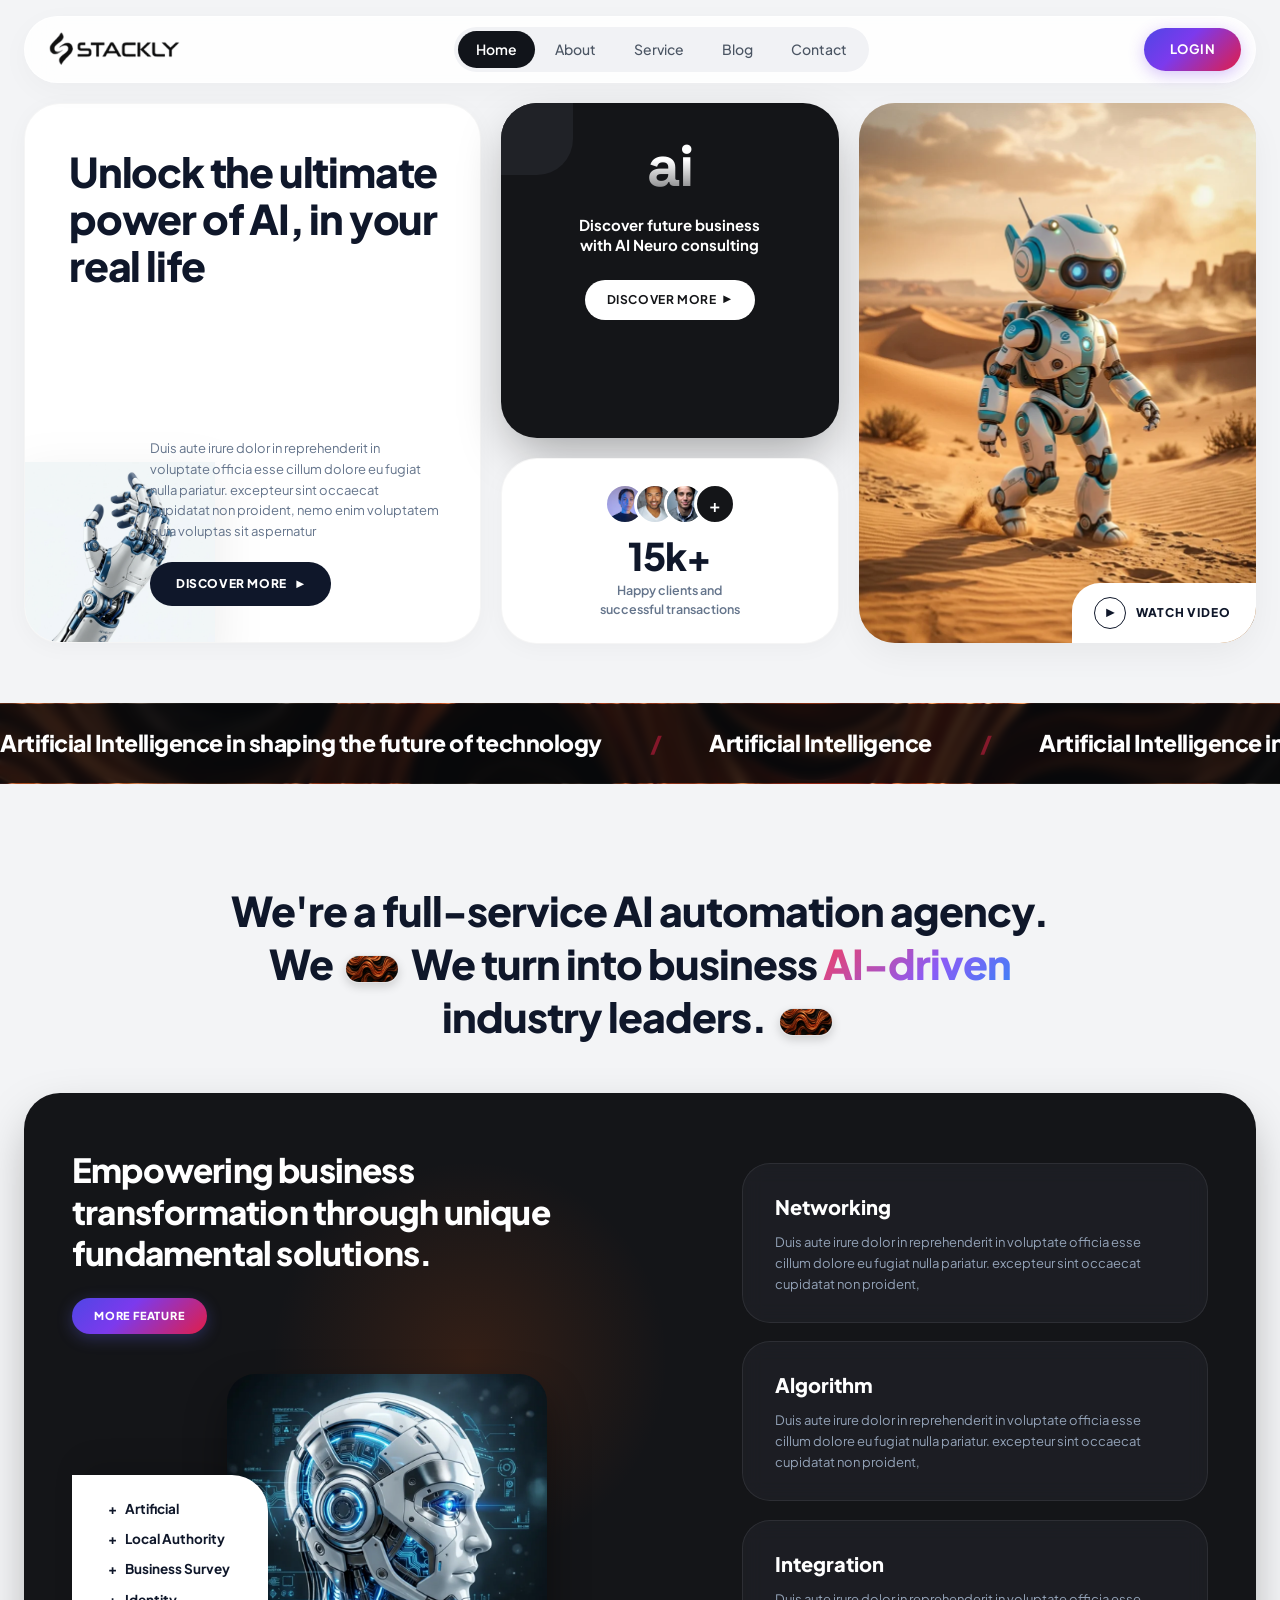
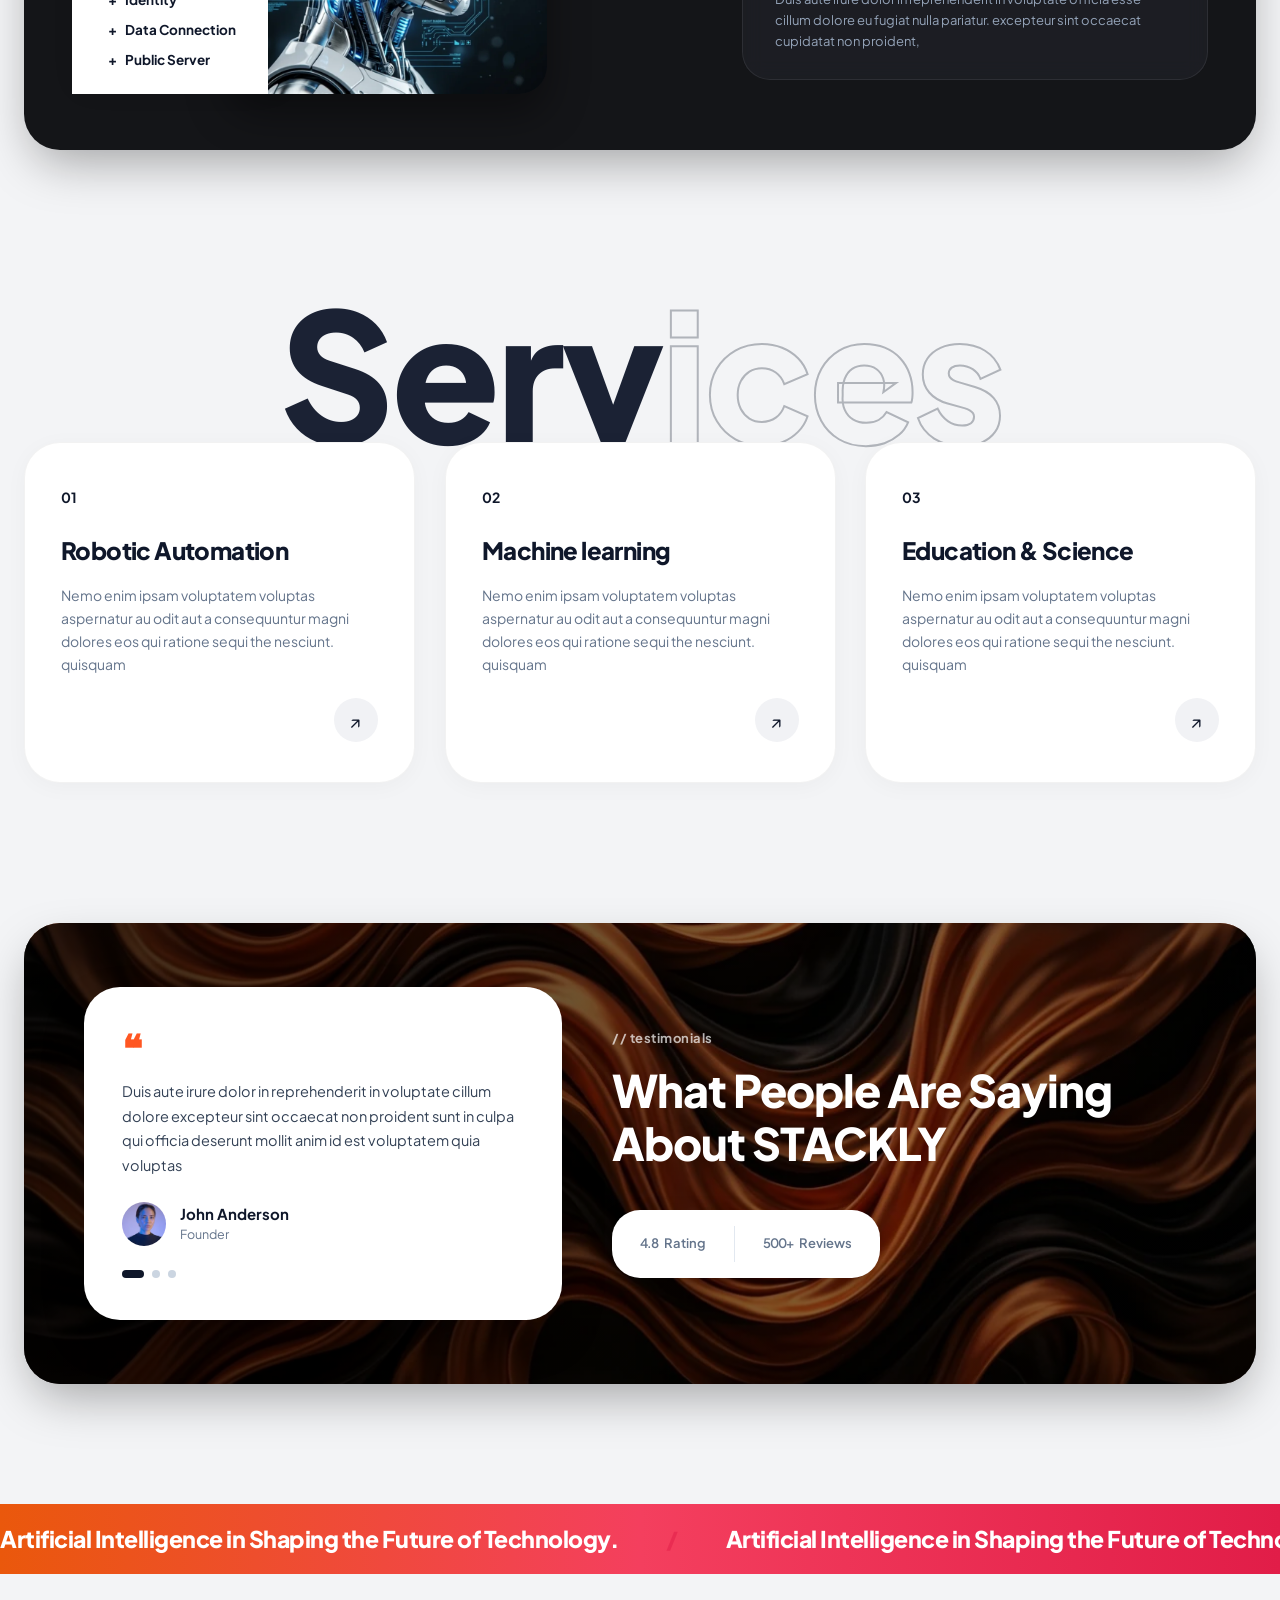
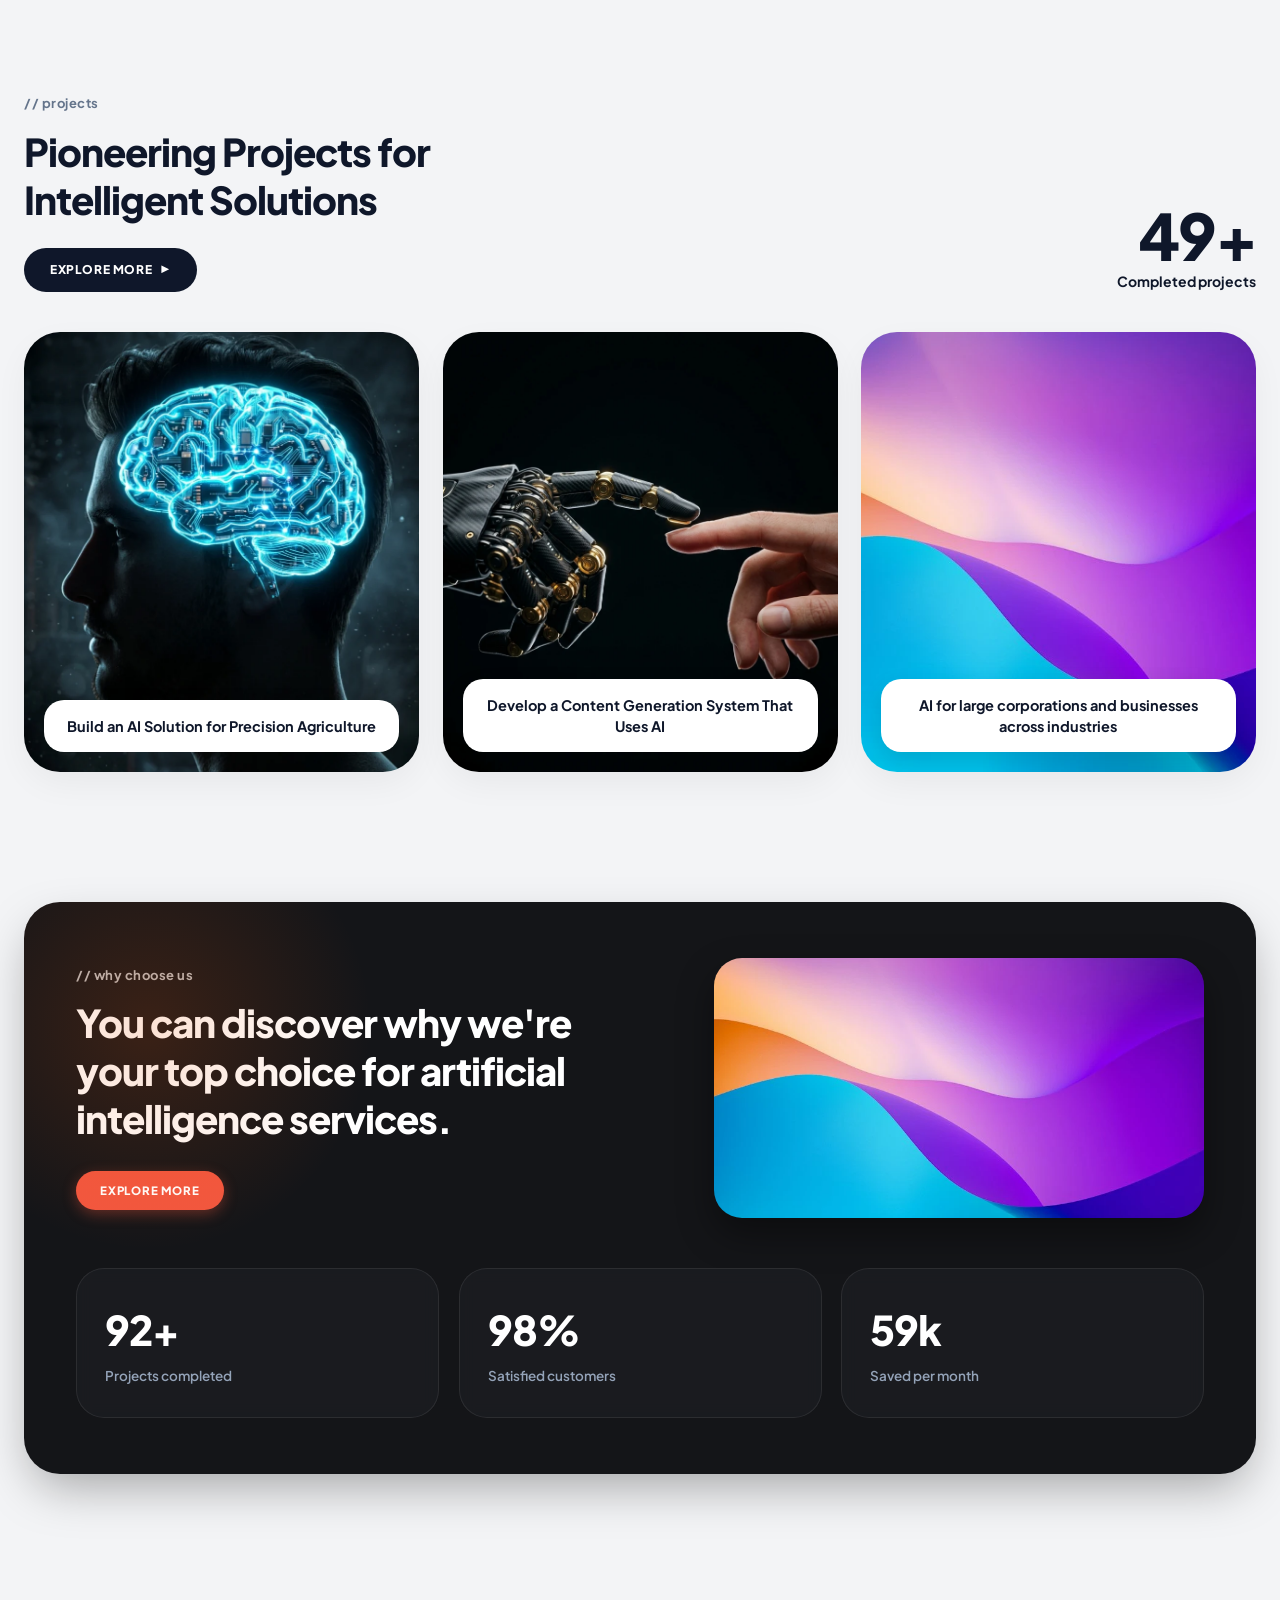
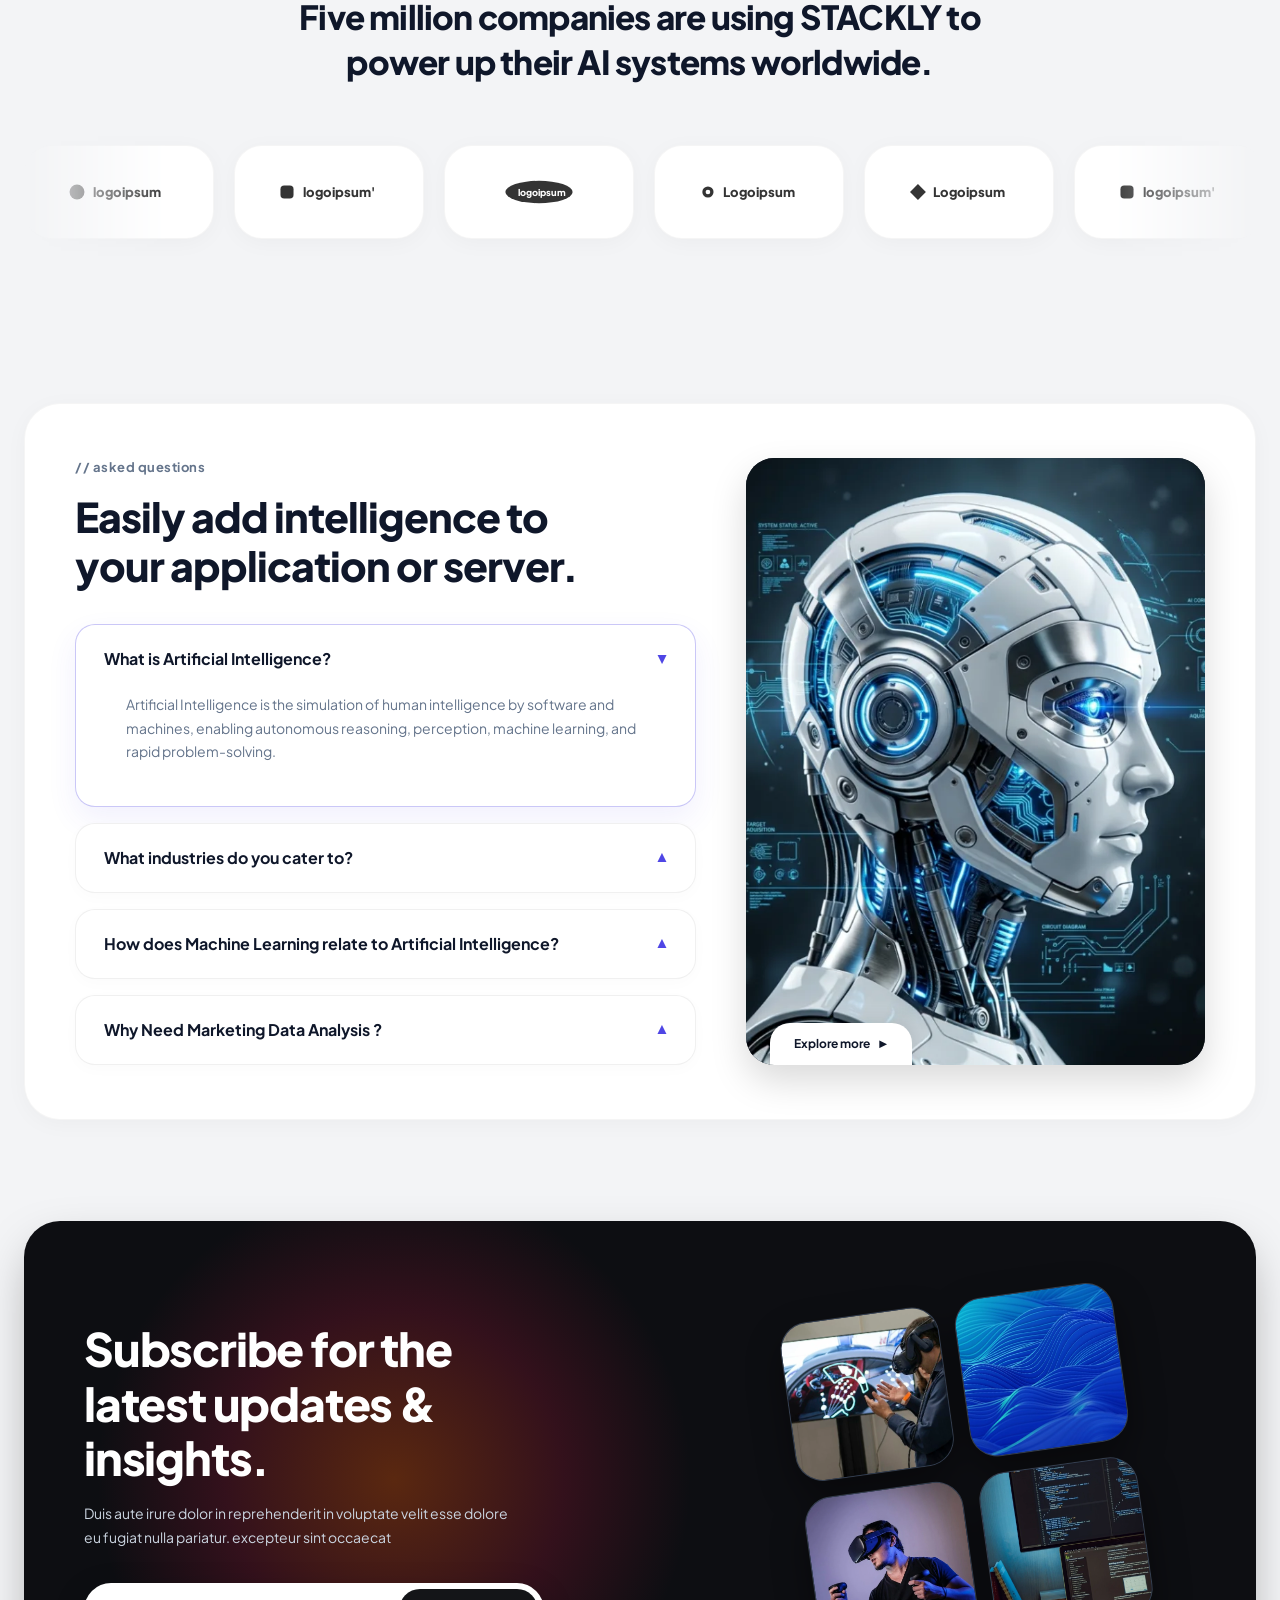
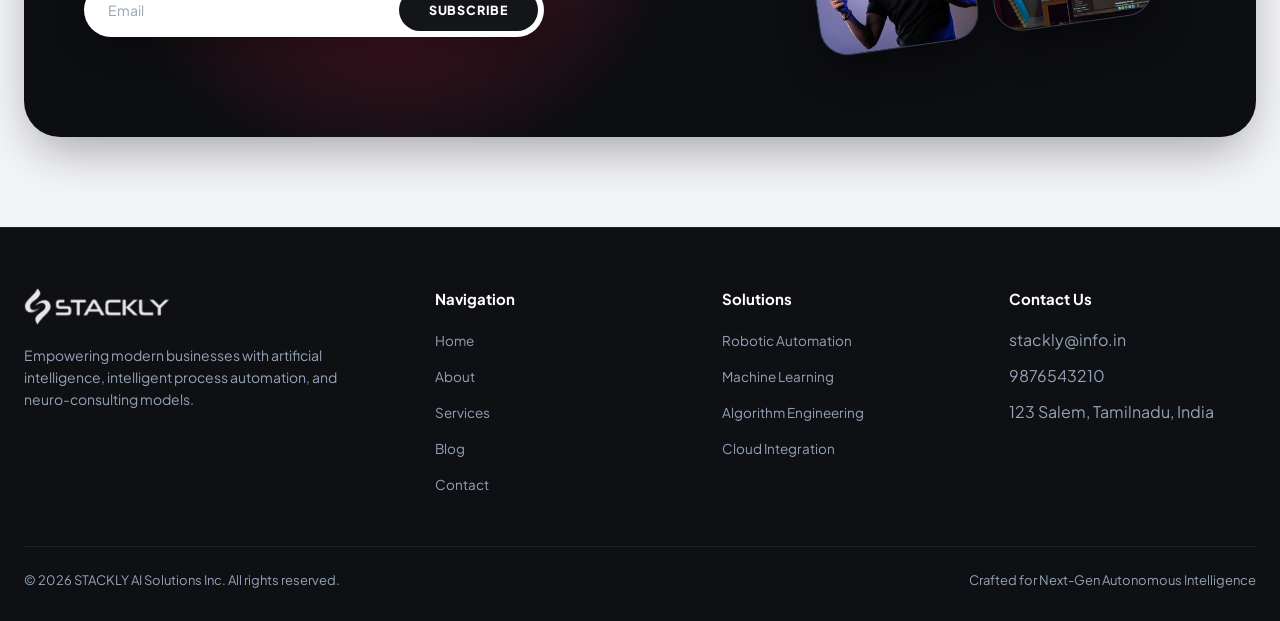
==== commit d79b185a: "Add files via upload" ====
--- a/index.html
+++ b/index.html
@@ -8,6 +8,24 @@
   <link rel="stylesheet" href="styles.css">
 </head>
 <body>
+
+  <!-- =========================================================================
+       Preloader
+       ========================================================================= -->
+  <div id="preloader" class="preloader">
+    <div class="preloader-inner">
+      <div class="preloader-logo">
+        <img src="assets/images/Logo.webp" alt="STACKLY">
+      </div>
+      <div class="preloader-bar-track">
+        <div class="preloader-bar-fill"></div>
+      </div>
+      <p class="preloader-label">Initializing AI Systems...</p>
+    </div>
+    <div class="preloader-bg-orb orb-1"></div>
+    <div class="preloader-bg-orb orb-2"></div>
+    <div class="preloader-bg-orb orb-3"></div>
+  </div>
 
   <!-- =========================================================================
        Navigation Header
@@ -746,5 +764,39 @@
   </div>
 
   <script src="script.js"></script>
+  <script>
+    // Preloader dismiss
+    (function() {
+      const preloader = document.getElementById('preloader');
+      const messages = [
+        'Initializing AI Systems...',
+        'Loading Neural Networks...',
+        'Calibrating Models...',
+        'Almost Ready...'
+      ];
+      const label = preloader.querySelector('.preloader-label');
+      let idx = 0;
+      const msgInterval = setInterval(() => {
+        idx = (idx + 1) % messages.length;
+        label.style.opacity = '0';
+        setTimeout(() => {
+          label.textContent = messages[idx];
+          label.style.opacity = '1';
+        }, 200);
+      }, 900);
+
+      function hidePreloader() {
+        clearInterval(msgInterval);
+        preloader.classList.add('preloader--hidden');
+        setTimeout(() => { preloader.style.display = 'none'; }, 700);
+      }
+
+      if (document.readyState === 'complete') {
+        setTimeout(hidePreloader, 500);
+      } else {
+        window.addEventListener('load', () => setTimeout(hidePreloader, 400));
+      }
+    })();
+  </script>
 </body>
 </html>
--- a/styles.css
+++ b/styles.css
@@ -6553,3 +6553,116 @@
   80%       { transform: translateX(4px); }
 }
 
+
+/* ==========================================================================
+   Preloader
+   ========================================================================== */
+.preloader {
+  position: fixed;
+  inset: 0;
+  z-index: 99999;
+  background: #04060e;
+  display: flex;
+  align-items: center;
+  justify-content: center;
+  overflow: hidden;
+  transition: opacity 0.7s ease, visibility 0.7s ease;
+}
+.preloader--hidden {
+  opacity: 0;
+  visibility: hidden;
+  pointer-events: none;
+}
+.preloader-bg-orb {
+  position: absolute;
+  border-radius: 50%;
+  filter: blur(90px);
+  opacity: 0.18;
+  animation: orbFloat 6s ease-in-out infinite alternate;
+}
+.preloader-bg-orb.orb-1 {
+  width: 480px; height: 480px;
+  background: radial-gradient(circle, #6c63ff, transparent 70%);
+  top: -120px; left: -100px;
+  animation-duration: 7s;
+}
+.preloader-bg-orb.orb-2 {
+  width: 360px; height: 360px;
+  background: radial-gradient(circle, #00d4aa, transparent 70%);
+  bottom: -80px; right: -60px;
+  animation-duration: 9s;
+  animation-delay: -3s;
+}
+.preloader-bg-orb.orb-3 {
+  width: 260px; height: 260px;
+  background: radial-gradient(circle, #ff6b9d, transparent 70%);
+  top: 50%; right: 15%;
+  animation-duration: 5.5s;
+  animation-delay: -1.5s;
+}
+@keyframes orbFloat {
+  from { transform: translateY(0) scale(1); }
+  to   { transform: translateY(40px) scale(1.08); }
+}
+.preloader-inner {
+  position: relative;
+  z-index: 2;
+  display: flex;
+  flex-direction: column;
+  align-items: center;
+  gap: 28px;
+  padding: 48px 60px;
+  background: rgba(255, 255, 255, 0.04);
+  border: 1px solid rgba(255, 255, 255, 0.08);
+  border-radius: 24px;
+  backdrop-filter: blur(20px);
+  box-shadow: 0 32px 80px rgba(0, 0, 0, 0.5), 0 0 0 1px rgba(255,255,255,0.04);
+  animation: preloaderCardIn 0.6s cubic-bezier(0.22, 1, 0.36, 1) both;
+}
+@keyframes preloaderCardIn {
+  from { opacity: 0; transform: translateY(24px) scale(0.97); }
+  to   { opacity: 1; transform: translateY(0) scale(1); }
+}
+.preloader-logo {
+  animation: logoPulse 2s ease-in-out infinite;
+}
+.preloader-logo img {
+  height: 52px;
+  width: auto;
+  display: block;
+}
+@keyframes logoPulse {
+  0%, 100% { filter: drop-shadow(0 0 12px rgba(108,99,255,0.45)); transform: scale(1); }
+  50%       { filter: drop-shadow(0 0 28px rgba(108,99,255,0.85)); transform: scale(1.04); }
+}
+.preloader-bar-track {
+  width: 220px;
+  height: 4px;
+  background: rgba(255, 255, 255, 0.08);
+  border-radius: 99px;
+  overflow: hidden;
+}
+.preloader-bar-fill {
+  height: 100%;
+  width: 0%;
+  border-radius: 99px;
+  background: linear-gradient(90deg, #6c63ff, #00d4aa);
+  animation: barGrow 2.5s cubic-bezier(0.4, 0, 0.2, 1) forwards;
+  box-shadow: 0 0 12px rgba(108, 99, 255, 0.7);
+}
+@keyframes barGrow {
+  0%   { width: 0%; }
+  40%  { width: 60%; }
+  70%  { width: 82%; }
+  90%  { width: 94%; }
+  100% { width: 100%; }
+}
+.preloader-label {
+  font-family: 'Inter', 'Outfit', sans-serif;
+  font-size: 13px;
+  font-weight: 500;
+  letter-spacing: 0.04em;
+  color: rgba(255, 255, 255, 0.5);
+  margin: 0;
+  transition: opacity 0.2s ease;
+}
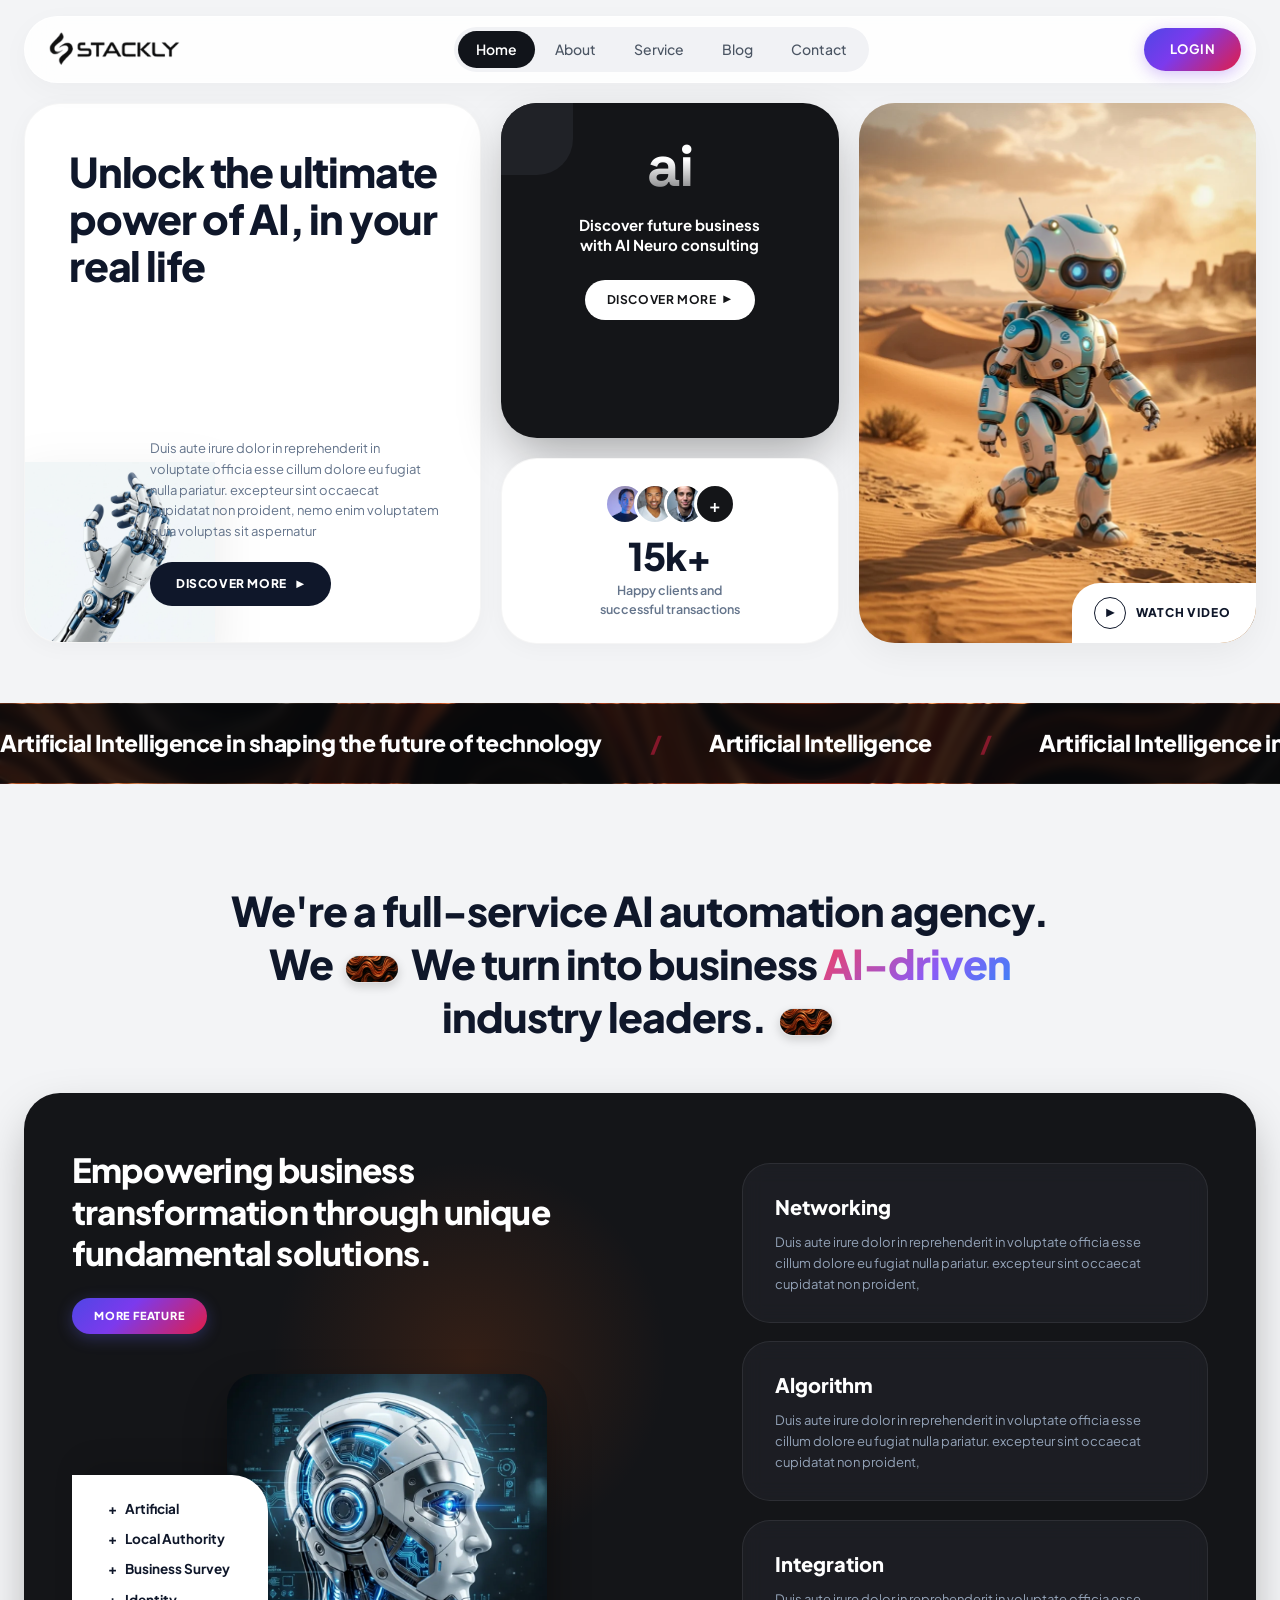
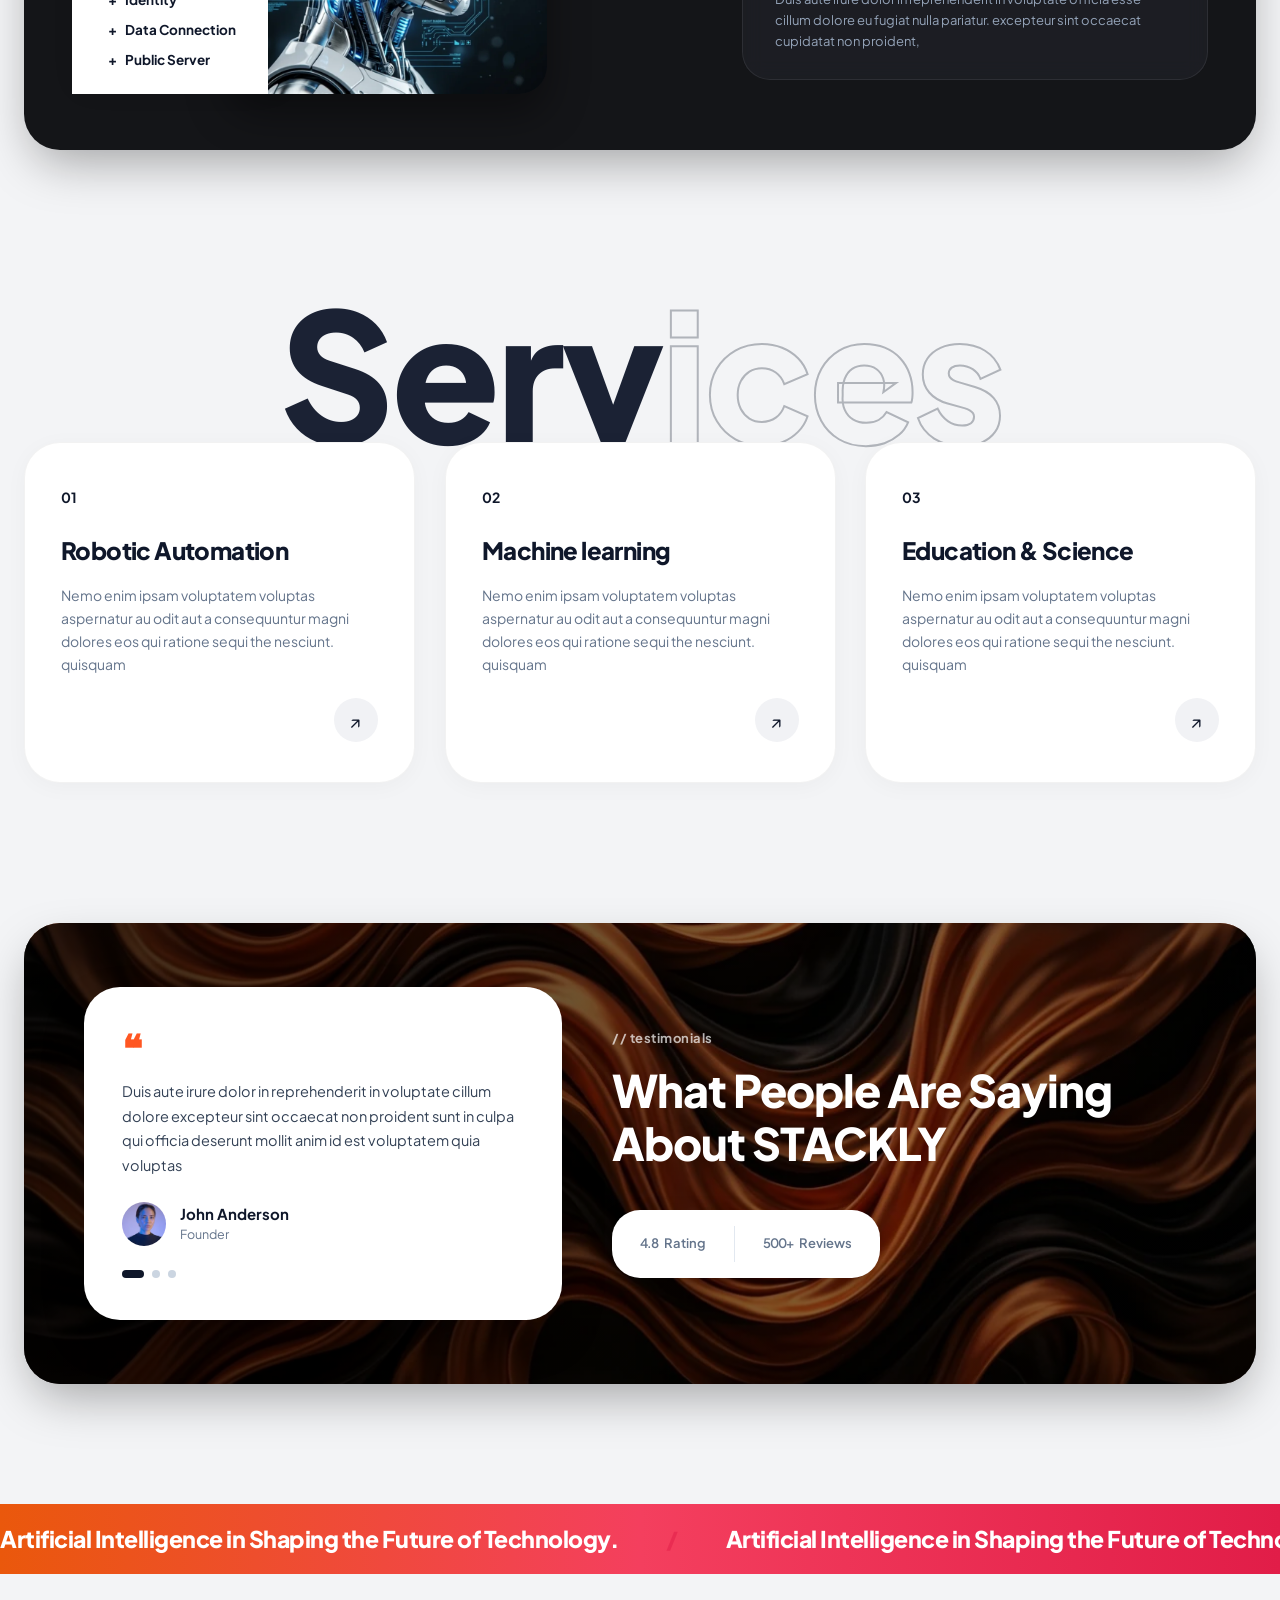
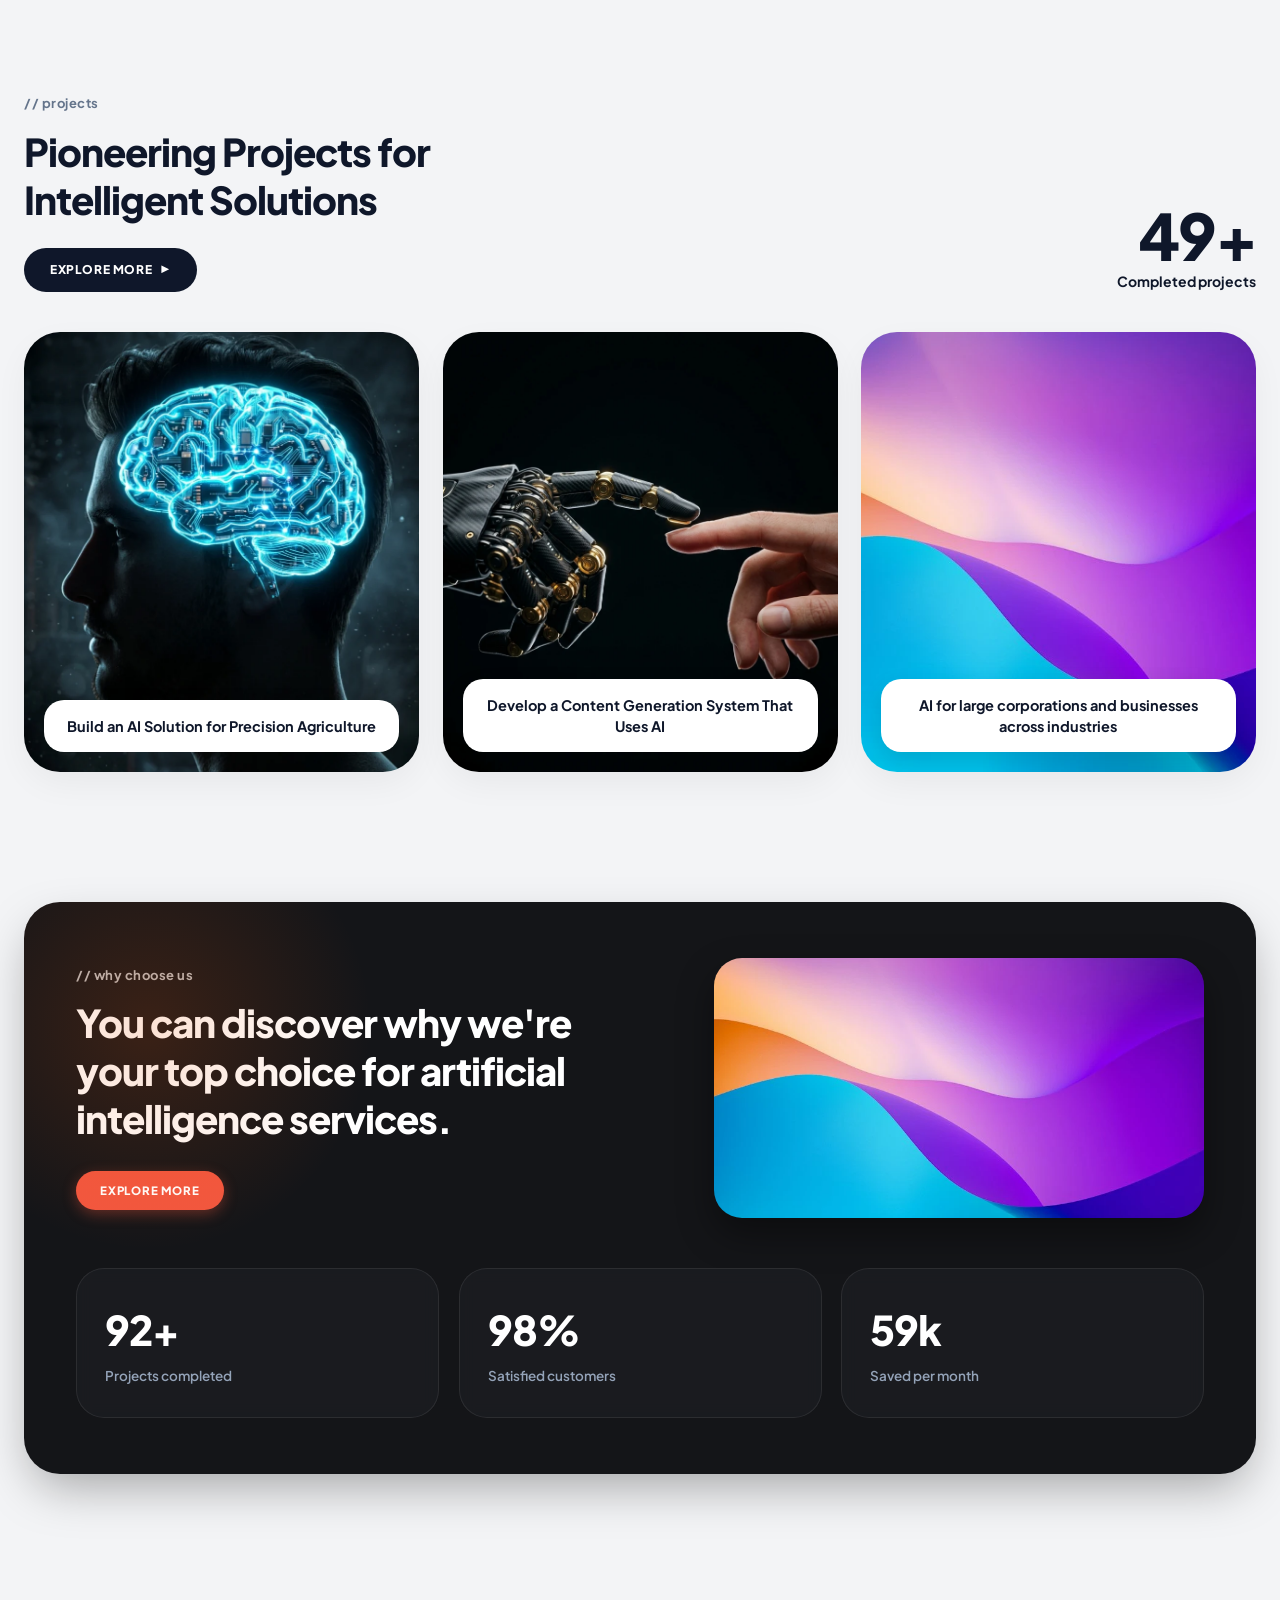
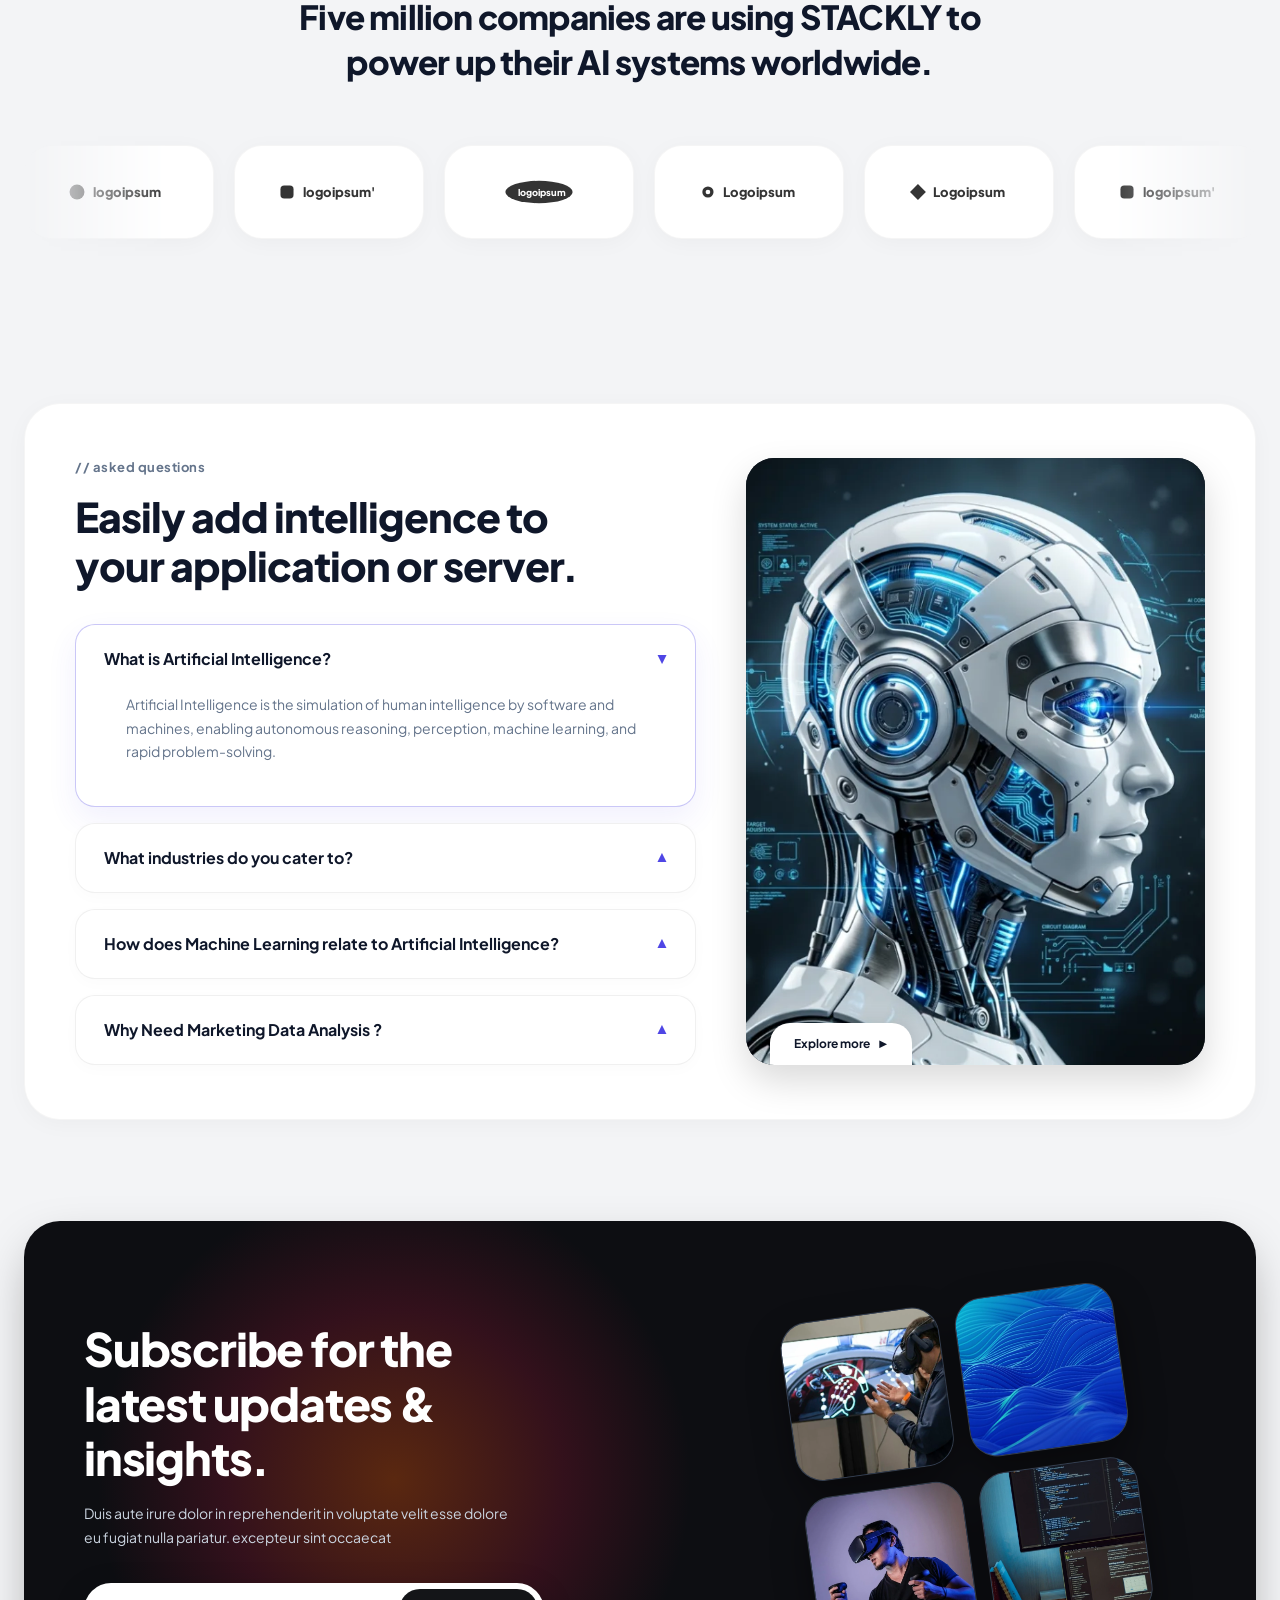
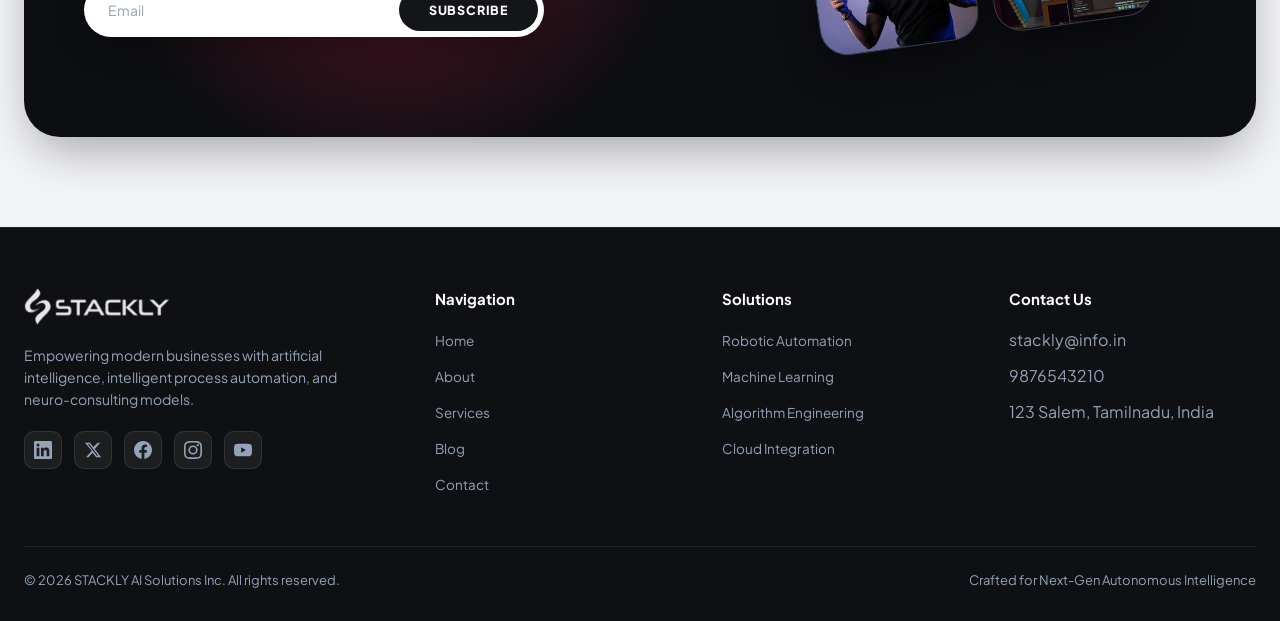
==== commit 61d6cf0a: "Add files via upload" ====
--- a/index.html
+++ b/index.html
@@ -711,6 +711,23 @@
           <p class="footer-desc">
             Empowering modern businesses with artificial intelligence, intelligent process automation, and neuro-consulting models.
           </p>
+          <div class="footer-social">
+            <a href="https://www.linkedin.com/" target="_blank" rel="noopener noreferrer" class="footer-social-link" aria-label="LinkedIn">
+              <svg xmlns="http://www.w3.org/2000/svg" width="18" height="18" viewBox="0 0 24 24" fill="currentColor"><path d="M20.447 20.452h-3.554v-5.569c0-1.328-.027-3.037-1.852-3.037-1.853 0-2.136 1.445-2.136 2.939v5.667H9.351V9h3.414v1.561h.046c.477-.9 1.637-1.85 3.37-1.85 3.601 0 4.267 2.37 4.267 5.455v6.286zM5.337 7.433a2.062 2.062 0 0 1-2.063-2.065 2.064 2.064 0 1 1 2.063 2.065zm1.782 13.019H3.555V9h3.564v11.452zM22.225 0H1.771C.792 0 0 .774 0 1.729v20.542C0 23.227.792 24 1.771 24h20.451C23.2 24 24 23.227 24 22.271V1.729C24 .774 23.2 0 22.222 0h.003z"/></svg>
+            </a>
+            <a href="https://x.com/" target="_blank" rel="noopener noreferrer" class="footer-social-link" aria-label="X (Twitter)">
+              <svg xmlns="http://www.w3.org/2000/svg" width="18" height="18" viewBox="0 0 24 24" fill="currentColor"><path d="M18.244 2.25h3.308l-7.227 8.26 8.502 11.24H16.17l-4.714-6.231-5.401 6.231H2.746l7.73-8.835L1.254 2.25H8.08l4.253 5.622zm-1.161 17.52h1.833L7.084 4.126H5.117z"/></svg>
+            </a>
+            <a href="https://www.facebook.com/" target="_blank" rel="noopener noreferrer" class="footer-social-link" aria-label="Facebook">
+              <svg xmlns="http://www.w3.org/2000/svg" width="18" height="18" viewBox="0 0 24 24" fill="currentColor"><path d="M24 12.073c0-6.627-5.373-12-12-12s-12 5.373-12 12c0 5.99 4.388 10.954 10.125 11.854v-8.385H7.078v-3.47h3.047V9.43c0-3.007 1.792-4.669 4.533-4.669 1.312 0 2.686.235 2.686.235v2.953H15.83c-1.491 0-1.956.925-1.956 1.874v2.25h3.328l-.532 3.47h-2.796v8.385C19.612 23.027 24 18.062 24 12.073z"/></svg>
+            </a>
+            <a href="https://www.instagram.com/" target="_blank" rel="noopener noreferrer" class="footer-social-link" aria-label="Instagram">
+              <svg xmlns="http://www.w3.org/2000/svg" width="18" height="18" viewBox="0 0 24 24" fill="currentColor"><path d="M12 2.163c3.204 0 3.584.012 4.85.07 3.252.148 4.771 1.691 4.919 4.919.058 1.265.069 1.645.069 4.849 0 3.205-.012 3.584-.069 4.849-.149 3.225-1.664 4.771-4.919 4.919-1.266.058-1.644.07-4.85.07-3.204 0-3.584-.012-4.849-.07-3.26-.149-4.771-1.699-4.919-4.92-.058-1.265-.07-1.644-.07-4.849 0-3.204.013-3.583.07-4.849.149-3.227 1.664-4.771 4.919-4.919 1.266-.057 1.645-.069 4.849-.069zM12 0C8.741 0 8.333.014 7.053.072 2.695.272.273 2.69.073 7.052.014 8.333 0 8.741 0 12c0 3.259.014 3.668.072 4.948.2 4.358 2.618 6.78 6.98 6.98C8.333 23.986 8.741 24 12 24c3.259 0 3.668-.014 4.948-.072 4.354-.2 6.782-2.618 6.979-6.98.059-1.28.073-1.689.073-4.948 0-3.259-.014-3.667-.072-4.947-.196-4.354-2.617-6.78-6.979-6.98C15.668.014 15.259 0 12 0zm0 5.838a6.162 6.162 0 1 0 0 12.324 6.162 6.162 0 0 0 0-12.324zM12 16a4 4 0 1 1 0-8 4 4 0 0 1 0 8zm6.406-11.845a1.44 1.44 0 1 0 0 2.881 1.44 1.44 0 0 0 0-2.881z"/></svg>
+            </a>
+            <a href="https://www.youtube.com/" target="_blank" rel="noopener noreferrer" class="footer-social-link" aria-label="YouTube">
+              <svg xmlns="http://www.w3.org/2000/svg" width="18" height="18" viewBox="0 0 24 24" fill="currentColor"><path d="M23.498 6.186a3.016 3.016 0 0 0-2.122-2.136C19.505 3.545 12 3.545 12 3.545s-7.505 0-9.377.505A3.017 3.017 0 0 0 .502 6.186C0 8.07 0 12 0 12s0 3.93.502 5.814a3.016 3.016 0 0 0 2.122 2.136c1.871.505 9.376.505 9.376.505s7.505 0 9.377-.505a3.015 3.015 0 0 0 2.122-2.136C24 15.93 24 12 24 12s0-3.93-.502-5.814zM9.545 15.568V8.432L15.818 12l-6.273 3.568z"/></svg>
+            </a>
+          </div>
         </div>
 
         <div class="footer-col">
@@ -727,10 +744,10 @@
         <div class="footer-col">
           <h4>Solutions</h4>
           <ul class="footer-links">
-            <li><a href="404.html">Robotic Automation</a></li>
-            <li><a href="404.html">Machine Learning</a></li>
-            <li><a href="404.html">Algorithm Engineering</a></li>
-            <li><a href="404.html">Cloud Integration</a></li>
+            <li><a href="services.html#core-services">Robotic Automation</a></li>
+            <li><a href="services.html#core-services">Machine Learning</a></li>
+            <li><a href="services.html#core-services">Algorithm Engineering</a></li>
+            <li><a href="services.html#core-services">Cloud Integration</a></li>
           </ul>
         </div>
 
--- a/styles.css
+++ b/styles.css
@@ -1688,6 +1688,63 @@
   font-size: 13px;
 }
 
+/* Footer Social Icons */
+.footer-social {
+  display: flex;
+  gap: 12px;
+  margin-top: 20px;
+}
+
+.footer-social-link {
+  display: flex;
+  align-items: center;
+  justify-content: center;
+  width: 38px;
+  height: 38px;
+  border-radius: 10px;
+  background: rgba(255, 255, 255, 0.06);
+  border: 1px solid rgba(255, 255, 255, 0.1);
+  color: #94a3b8;
+  text-decoration: none;
+  transition: color 0.25s ease, background 0.25s ease, border-color 0.25s ease, transform 0.25s ease, box-shadow 0.25s ease;
+}
+
+.footer-social-link:hover {
+  transform: translateY(-3px);
+  box-shadow: 0 8px 20px rgba(0, 0, 0, 0.35);
+}
+
+.footer-social-link[aria-label="LinkedIn"]:hover {
+  color: #0a66c2;
+  background: rgba(10, 102, 194, 0.15);
+  border-color: rgba(10, 102, 194, 0.4);
+}
+
+.footer-social-link[aria-label="X (Twitter)"]:hover {
+  color: #e7e9ea;
+  background: rgba(231, 233, 234, 0.1);
+  border-color: rgba(231, 233, 234, 0.3);
+}
+
+.footer-social-link[aria-label="Facebook"]:hover {
+  color: #1877f2;
+  background: rgba(24, 119, 242, 0.15);
+  border-color: rgba(24, 119, 242, 0.4);
+}
+
+.footer-social-link[aria-label="Instagram"]:hover {
+  color: #e1306c;
+  background: rgba(225, 48, 108, 0.15);
+  border-color: rgba(225, 48, 108, 0.4);
+}
+
+.footer-social-link[aria-label="YouTube"]:hover {
+  color: #ff0000;
+  background: rgba(255, 0, 0, 0.12);
+  border-color: rgba(255, 0, 0, 0.35);
+}
+
+
 /* ==========================================================================
    Scroll Reveal Animations
    ========================================================================== */
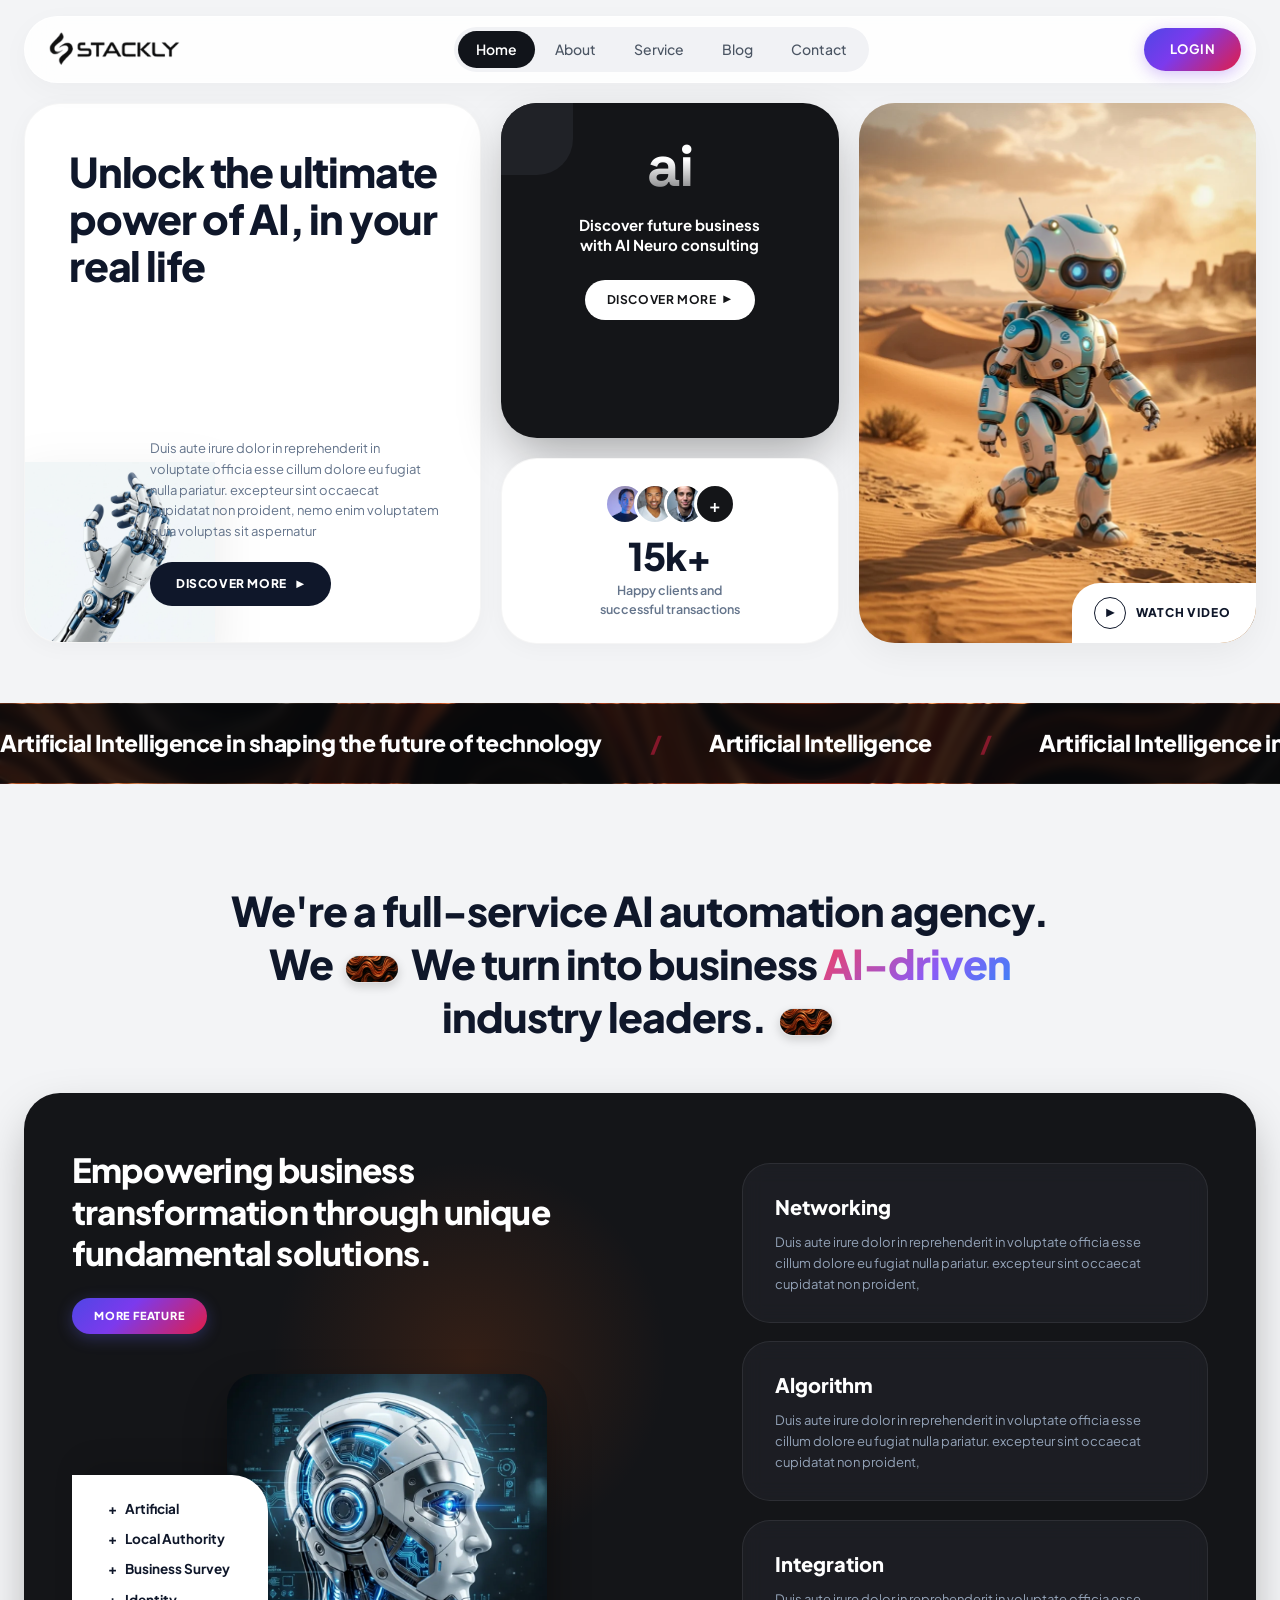
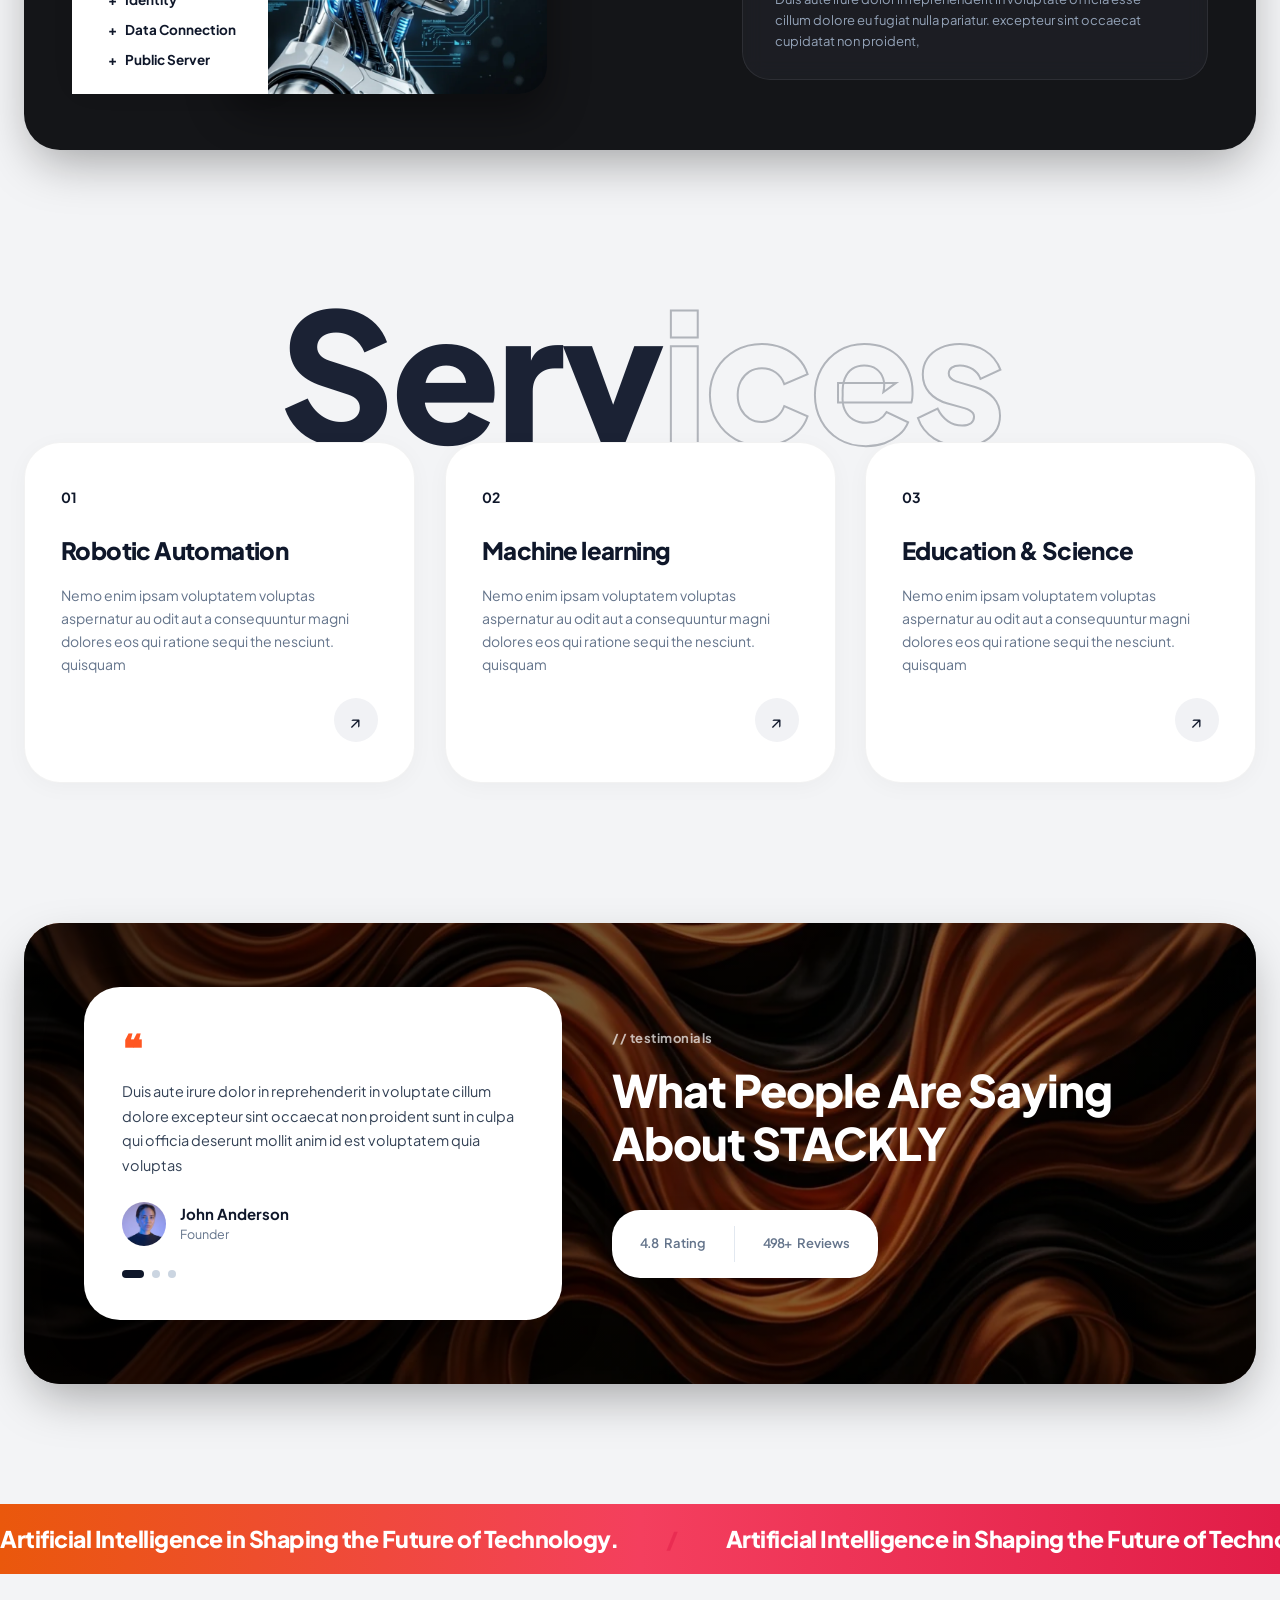
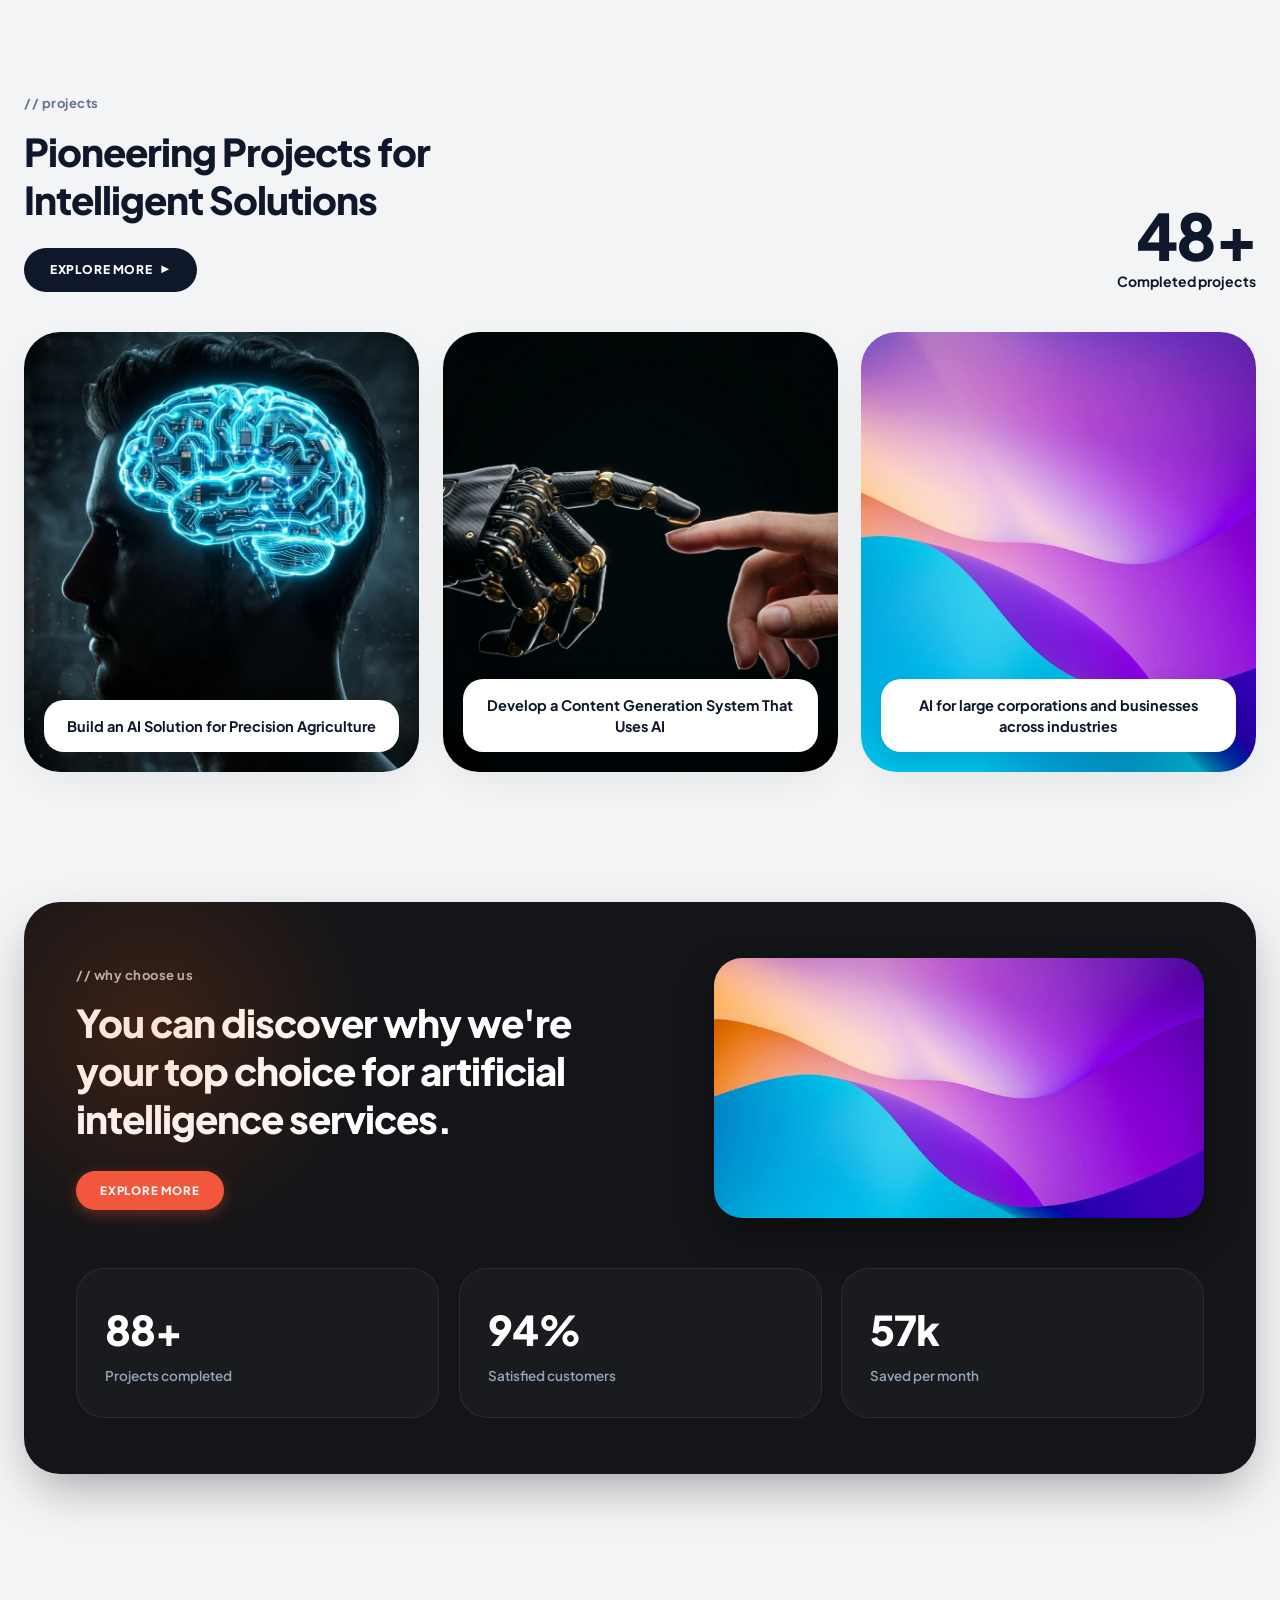
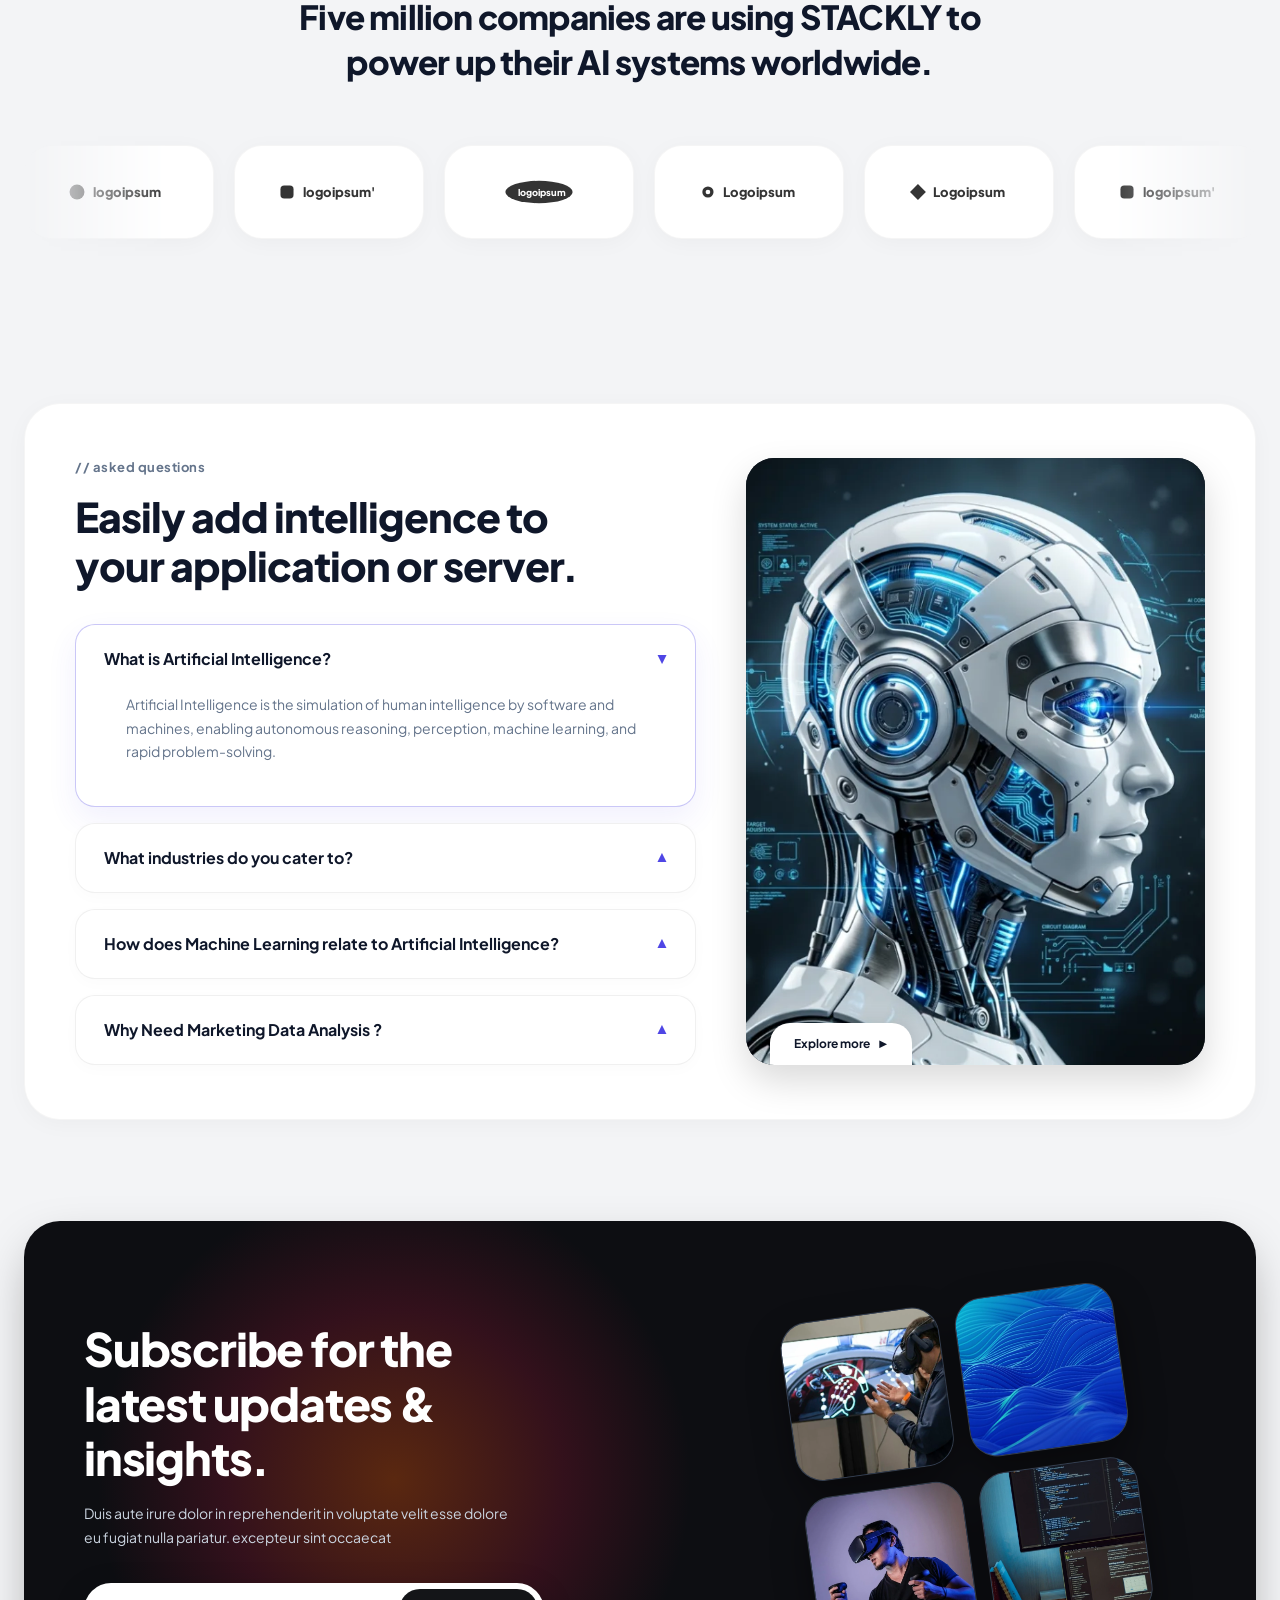
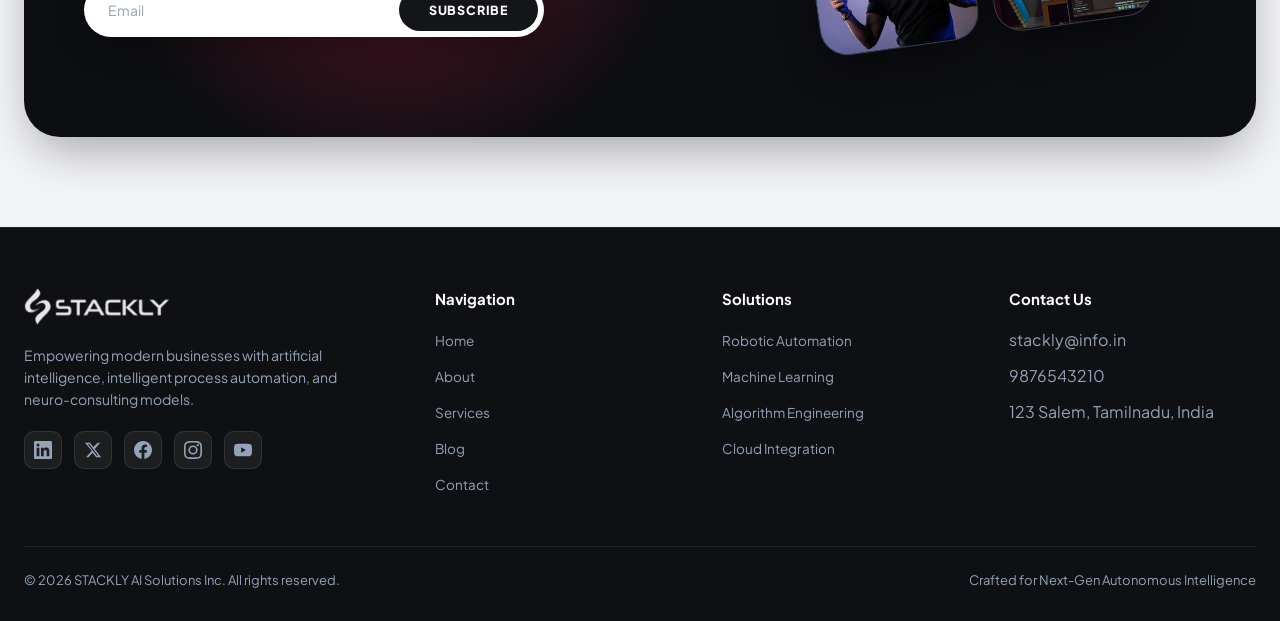
==== commit 9eb499a2: "Add files via upload" ====
--- a/index.html
+++ b/index.html
@@ -10,21 +10,78 @@
 <body>
 
   <!-- =========================================================================
-       Preloader
-       ========================================================================= -->
-  <div id="preloader" class="preloader">
-    <div class="preloader-inner">
-      <div class="preloader-logo">
-        <img src="assets/images/Logo.webp" alt="STACKLY">
-      </div>
-      <div class="preloader-bar-track">
-        <div class="preloader-bar-fill"></div>
-      </div>
-      <p class="preloader-label">Initializing AI Systems...</p>
-    </div>
+       Preloader (Futuristic AI Neural Core)
+       ========================================================================= -->
+  <div id="preloader" class="preloader" aria-hidden="true">
+    <!-- Cyber Grid Background & Ambient Lighting -->
+    <div class="preloader-grid-bg"></div>
     <div class="preloader-bg-orb orb-1"></div>
     <div class="preloader-bg-orb orb-2"></div>
     <div class="preloader-bg-orb orb-3"></div>
+
+    <div class="preloader-card">
+      <!-- Cyber HUD Corner Accents -->
+      <div class="hud-corner top-left"></div>
+      <div class="hud-corner top-right"></div>
+      <div class="hud-corner bottom-left"></div>
+      <div class="hud-corner bottom-right"></div>
+
+      <!-- Top HUD Header -->
+      <div class="preloader-hud-header">
+        <div class="hud-status-badge">
+          <span class="status-pulse-dot"></span>
+          <span class="hud-status-text">NEURAL CORE ACTIVE</span>
+        </div>
+        <div class="hud-sys-tag">SYS // V4.2</div>
+      </div>
+
+      <!-- Center Holographic AI Reactor -->
+      <div class="preloader-reactor">
+        <div class="reactor-ring ring-outer"></div>
+        <div class="reactor-ring ring-mid"></div>
+        <div class="reactor-ring ring-inner"></div>
+        <div class="reactor-orbit-dot dot-1"></div>
+        <div class="reactor-orbit-dot dot-2"></div>
+        <div class="reactor-core">
+          <div class="laser-scanner"></div>
+          <div class="preloader-logo">
+            <img src="assets/images/Logo.webp" alt="STACKLY">
+          </div>
+        </div>
+      </div>
+
+      <!-- Progress Section -->
+      <div class="preloader-progress-wrap">
+        <div class="preloader-progress-info">
+          <div class="preloader-log-line">
+            <span class="log-cursor">&gt;</span>
+            <span class="preloader-label" id="preloader-label">Initializing Neural Matrix...</span>
+          </div>
+          <div class="preloader-counter-wrap">
+            <span class="preloader-counter" id="preloader-counter">00</span><span class="counter-percent">%</span>
+          </div>
+        </div>
+
+        <!-- High-Tech Progress Bar -->
+        <div class="preloader-bar-track">
+          <div class="preloader-bar-fill" id="preloader-bar-fill">
+            <div class="bar-spark"></div>
+          </div>
+        </div>
+
+        <!-- Bottom Data Activity Ticker & Equalizer Bars -->
+        <div class="preloader-hud-footer">
+          <div class="hud-equalizer">
+            <span class="eq-bar"></span>
+            <span class="eq-bar"></span>
+            <span class="eq-bar"></span>
+            <span class="eq-bar"></span>
+            <span class="eq-bar"></span>
+          </div>
+          <div class="hud-telemetry" id="preloader-telemetry">MEM 128TB // SYNAPSE 99.8% // ONLINE</div>
+        </div>
+      </div>
+    </div>
   </div>
 
   <!-- =========================================================================
@@ -71,7 +128,7 @@
                 Duis aute irure dolor in reprehenderit in voluptate officia esse cillum dolore eu fugiat nulla pariatur. excepteur sint occaecat cupidatat non proident, nemo enim voluptatem quia voluptas sit aspernatur
               </p>
               <div class="hero-cta-wrap">
-                <a href="404.html" class="btn-pill-dark">
+                <a href="services.html" class="btn-pill-dark">
                   <span>Discover More</span>
                   <span class="btn-arrow">▶</span>
                 </a>
@@ -88,7 +145,7 @@
           <div class="hero-ai-card" data-animate="scale-up" class="delay-100">
             <div class="ai-logo-art">ai</div>
             <h3 class="ai-card-title">Discover future business with AI Neuro consulting</h3>
-            <a href="404.html" class="btn-pill-white">
+            <a href="about.html" class="btn-pill-white">
               <span>Discover More</span>
               <span style="font-size: 10px;">▶</span>
             </a>
@@ -173,7 +230,7 @@
           <h3 class="agency-showcase-title">
             Empowering business transformation through unique fundamental solutions.
           </h3>
-          <a href="404.html" class="btn-pill-gradient">More Feature</a>
+          <a href="services.html" class="btn-pill-gradient">More Feature</a>
 
           <div class="cyborg-graphic-wrap">
             <img src="assets/images/ai_cyborg_face.webp" alt="AI Neural Android Interface" class="cyborg-face-img">
@@ -239,7 +296,7 @@
           <p class="service-desc">
             Nemo enim ipsam voluptatem voluptas aspernatur au odit aut a consequuntur magni dolores eos qui ratione sequi the nesciunt. quisquam
           </p>
-          <a href="404.html" class="service-arrow-btn" aria-label="Learn about Robotic Automation">↗</a>
+          <a href="services.html" class="service-arrow-btn" aria-label="Learn about Robotic Automation">↗</a>
         </div>
 
         <!-- Service Card 02 -->
@@ -249,7 +306,7 @@
           <p class="service-desc">
             Nemo enim ipsam voluptatem voluptas aspernatur au odit aut a consequuntur magni dolores eos qui ratione sequi the nesciunt. quisquam
           </p>
-          <a href="404.html" class="service-arrow-btn" aria-label="Learn about Machine Learning">↗</a>
+          <a href="services.html" class="service-arrow-btn" aria-label="Learn about Machine Learning">↗</a>
         </div>
 
         <!-- Service Card 03 -->
@@ -259,7 +316,7 @@
           <p class="service-desc">
             Nemo enim ipsam voluptatem voluptas aspernatur au odit aut a consequuntur magni dolores eos qui ratione sequi the nesciunt. quisquam
           </p>
-          <a href="404.html" class="service-arrow-btn" aria-label="Learn about Education & Science">↗</a>
+          <a href="services.html" class="service-arrow-btn" aria-label="Learn about Education & Science">↗</a>
         </div>
       </div>
     </div>
@@ -350,7 +407,7 @@
         <div class="projects-header-left">
           <div class="section-tag" style="color: #64748b;">// projects</div>
           <h2 class="projects-title">Pioneering Projects for Intelligent Solutions</h2>
-          <a href="404.html" class="btn-pill-dark">
+          <a href="services.html" class="btn-pill-dark">
             <span>Explore More</span>
             <span class="btn-arrow">▶</span>
           </a>
@@ -405,7 +462,7 @@
             <h2 class="why-us-title">
               You can discover why we're your top choice for artificial intelligence services.
             </h2>
-            <a href="404.html" class="btn-pill-coral">Explore More</a>
+            <a href="about.html" class="btn-pill-coral">Explore More</a>
           </div>
           <div class="why-us-right">
             <div class="why-us-img-frame">
@@ -645,7 +702,7 @@
           <div class="faq-img-card">
             <img src="assets/images/ai_cyborg_face.webp" alt="STACKLY AI Biomechanical Intelligence Unit">
             <!-- Pill Notch Button -->
-            <a href="404.html" class="faq-pill-badge">
+            <a href="contact.html" class="faq-pill-badge">
               <span>Explore more</span>
               <span style="font-size: 10px;">▶</span>
             </a>
@@ -672,9 +729,20 @@
             Duis aute irure dolor in reprehenderit in voluptate velit esse dolore eu fugiat nulla pariatur. excepteur sint occaecat
           </p>
 
-          <form class="newsletter-form" onsubmit="event.preventDefault(); alert('Subscribed to STACKLY insights!');">
-            <input type="email" placeholder="Email" class="newsletter-input" required>
-            <button type="submit" class="btn-subscribe">SUBSCRIBE</button>
+          <form class="newsletter-form" id="newsletter-form" action="javascript:void(0)" onsubmit="
+            event.preventDefault();
+            var btn = document.getElementById('newsletter-submit-btn');
+            var inp = document.getElementById('newsletter-email-input');
+            if (!inp.value || !inp.checkValidity()) { inp.reportValidity(); return false; }
+            btn.disabled = true;
+            btn.textContent = 'Subscribing...';
+            setTimeout(function(){
+              window.location.href = '404.html';
+            }, 700);
+            return false;
+          ">
+            <input type="email" placeholder="Email" class="newsletter-input" id="newsletter-email-input" required>
+            <button type="submit" class="btn-subscribe" id="newsletter-submit-btn">SUBSCRIBE</button>
           </form>
         </div>
 
@@ -712,19 +780,19 @@
             Empowering modern businesses with artificial intelligence, intelligent process automation, and neuro-consulting models.
           </p>
           <div class="footer-social">
-            <a href="https://www.linkedin.com/" target="_blank" rel="noopener noreferrer" class="footer-social-link" aria-label="LinkedIn">
+            <a href="404.html" class="footer-social-link" aria-label="LinkedIn">
               <svg xmlns="http://www.w3.org/2000/svg" width="18" height="18" viewBox="0 0 24 24" fill="currentColor"><path d="M20.447 20.452h-3.554v-5.569c0-1.328-.027-3.037-1.852-3.037-1.853 0-2.136 1.445-2.136 2.939v5.667H9.351V9h3.414v1.561h.046c.477-.9 1.637-1.85 3.37-1.85 3.601 0 4.267 2.37 4.267 5.455v6.286zM5.337 7.433a2.062 2.062 0 0 1-2.063-2.065 2.064 2.064 0 1 1 2.063 2.065zm1.782 13.019H3.555V9h3.564v11.452zM22.225 0H1.771C.792 0 0 .774 0 1.729v20.542C0 23.227.792 24 1.771 24h20.451C23.2 24 24 23.227 24 22.271V1.729C24 .774 23.2 0 22.222 0h.003z"/></svg>
             </a>
-            <a href="https://x.com/" target="_blank" rel="noopener noreferrer" class="footer-social-link" aria-label="X (Twitter)">
+            <a href="404.html" class="footer-social-link" aria-label="X (Twitter)">
               <svg xmlns="http://www.w3.org/2000/svg" width="18" height="18" viewBox="0 0 24 24" fill="currentColor"><path d="M18.244 2.25h3.308l-7.227 8.26 8.502 11.24H16.17l-4.714-6.231-5.401 6.231H2.746l7.73-8.835L1.254 2.25H8.08l4.253 5.622zm-1.161 17.52h1.833L7.084 4.126H5.117z"/></svg>
             </a>
-            <a href="https://www.facebook.com/" target="_blank" rel="noopener noreferrer" class="footer-social-link" aria-label="Facebook">
+            <a href="404.html" class="footer-social-link" aria-label="Facebook">
               <svg xmlns="http://www.w3.org/2000/svg" width="18" height="18" viewBox="0 0 24 24" fill="currentColor"><path d="M24 12.073c0-6.627-5.373-12-12-12s-12 5.373-12 12c0 5.99 4.388 10.954 10.125 11.854v-8.385H7.078v-3.47h3.047V9.43c0-3.007 1.792-4.669 4.533-4.669 1.312 0 2.686.235 2.686.235v2.953H15.83c-1.491 0-1.956.925-1.956 1.874v2.25h3.328l-.532 3.47h-2.796v8.385C19.612 23.027 24 18.062 24 12.073z"/></svg>
             </a>
-            <a href="https://www.instagram.com/" target="_blank" rel="noopener noreferrer" class="footer-social-link" aria-label="Instagram">
+            <a href="404.html" class="footer-social-link" aria-label="Instagram">
               <svg xmlns="http://www.w3.org/2000/svg" width="18" height="18" viewBox="0 0 24 24" fill="currentColor"><path d="M12 2.163c3.204 0 3.584.012 4.85.07 3.252.148 4.771 1.691 4.919 4.919.058 1.265.069 1.645.069 4.849 0 3.205-.012 3.584-.069 4.849-.149 3.225-1.664 4.771-4.919 4.919-1.266.058-1.644.07-4.85.07-3.204 0-3.584-.012-4.849-.07-3.26-.149-4.771-1.699-4.919-4.92-.058-1.265-.07-1.644-.07-4.849 0-3.204.013-3.583.07-4.849.149-3.227 1.664-4.771 4.919-4.919 1.266-.057 1.645-.069 4.849-.069zM12 0C8.741 0 8.333.014 7.053.072 2.695.272.273 2.69.073 7.052.014 8.333 0 8.741 0 12c0 3.259.014 3.668.072 4.948.2 4.358 2.618 6.78 6.98 6.98C8.333 23.986 8.741 24 12 24c3.259 0 3.668-.014 4.948-.072 4.354-.2 6.782-2.618 6.979-6.98.059-1.28.073-1.689.073-4.948 0-3.259-.014-3.667-.072-4.947-.196-4.354-2.617-6.78-6.979-6.98C15.668.014 15.259 0 12 0zm0 5.838a6.162 6.162 0 1 0 0 12.324 6.162 6.162 0 0 0 0-12.324zM12 16a4 4 0 1 1 0-8 4 4 0 0 1 0 8zm6.406-11.845a1.44 1.44 0 1 0 0 2.881 1.44 1.44 0 0 0 0-2.881z"/></svg>
             </a>
-            <a href="https://www.youtube.com/" target="_blank" rel="noopener noreferrer" class="footer-social-link" aria-label="YouTube">
+            <a href="404.html" class="footer-social-link" aria-label="YouTube">
               <svg xmlns="http://www.w3.org/2000/svg" width="18" height="18" viewBox="0 0 24 24" fill="currentColor"><path d="M23.498 6.186a3.016 3.016 0 0 0-2.122-2.136C19.505 3.545 12 3.545 12 3.545s-7.505 0-9.377.505A3.017 3.017 0 0 0 .502 6.186C0 8.07 0 12 0 12s0 3.93.502 5.814a3.016 3.016 0 0 0 2.122 2.136c1.871.505 9.376.505 9.376.505s7.505 0 9.377-.505a3.015 3.015 0 0 0 2.122-2.136C24 15.93 24 12 24 12s0-3.93-.502-5.814zM9.545 15.568V8.432L15.818 12l-6.273 3.568z"/></svg>
             </a>
           </div>
@@ -744,10 +812,10 @@
         <div class="footer-col">
           <h4>Solutions</h4>
           <ul class="footer-links">
-            <li><a href="services.html#core-services">Robotic Automation</a></li>
-            <li><a href="services.html#core-services">Machine Learning</a></li>
-            <li><a href="services.html#core-services">Algorithm Engineering</a></li>
-            <li><a href="services.html#core-services">Cloud Integration</a></li>
+            <li><a href="404.html">Robotic Automation</a></li>
+            <li><a href="404.html">Machine Learning</a></li>
+            <li><a href="404.html">Algorithm Engineering</a></li>
+            <li><a href="404.html">Cloud Integration</a></li>
           </ul>
         </div>
 
@@ -782,36 +850,72 @@
 
   <script src="script.js"></script>
   <script>
-    // Preloader dismiss
+    // Futuristic AI Preloader Sequence
     (function() {
       const preloader = document.getElementById('preloader');
-      const messages = [
-        'Initializing AI Systems...',
-        'Loading Neural Networks...',
-        'Calibrating Models...',
-        'Almost Ready...'
+      if (!preloader) return;
+
+      const label = document.getElementById('preloader-label');
+      const counter = document.getElementById('preloader-counter');
+      const barFill = document.getElementById('preloader-bar-fill');
+      const telemetry = document.getElementById('preloader-telemetry');
+      const statusText = preloader.querySelector('.hud-status-text');
+
+      const stages = [
+        { pct: 22, label: 'Initializing Neural Matrix...', telemetry: 'MEM 32TB // ALLOCATING WEIGHTS' },
+        { pct: 52, label: 'Calibrating Deep Synapse Agents...', telemetry: 'SYNAPSE 68.4% // MULTI-THREADED' },
+        { pct: 80, label: 'Optimizing Quantum AI Models...', telemetry: 'TENSOR CORES // 96.2% EFFICIENCY' },
+        { pct: 95, label: 'Synchronizing Interface Nodes...', telemetry: 'SECURITY PROTOCOLS // VERIFIED' },
+        { pct: 100, label: 'Neural Core Ready // Welcome', telemetry: 'ALL SYSTEMS NOMINAL // ONLINE' }
       ];
-      const label = preloader.querySelector('.preloader-label');
-      let idx = 0;
-      const msgInterval = setInterval(() => {
-        idx = (idx + 1) % messages.length;
-        label.style.opacity = '0';
-        setTimeout(() => {
-          label.textContent = messages[idx];
-          label.style.opacity = '1';
-        }, 200);
-      }, 900);
-
-      function hidePreloader() {
-        clearInterval(msgInterval);
-        preloader.classList.add('preloader--hidden');
-        setTimeout(() => { preloader.style.display = 'none'; }, 700);
+
+      let progress = 0;
+      let stageIdx = 0;
+      let isLoaded = false;
+      let finished = false;
+
+      function updateUI(val) {
+        if (counter) counter.textContent = String(Math.floor(val)).padStart(2, '0');
+        if (barFill) barFill.style.width = val + '%';
+
+        while (stageIdx < stages.length && val >= stages[stageIdx].pct) {
+          if (label) label.textContent = stages[stageIdx].label;
+          if (telemetry) telemetry.textContent = stages[stageIdx].telemetry;
+          stageIdx++;
+        }
       }
 
+      const timer = setInterval(() => {
+        if (finished) return;
+
+        // Smooth high-tech progression
+        const increment = isLoaded ? (progress < 70 ? 2.2 : 1.6) : (progress < 60 ? 1.3 : 0.85);
+        progress = Math.min(100, progress + increment);
+        updateUI(progress);
+
+        if (progress >= 100) {
+          finished = true;
+          clearInterval(timer);
+          if (statusText) statusText.textContent = 'SYSTEMS ONLINE';
+          preloader.classList.add('preloader--ready');
+
+          setTimeout(() => {
+            preloader.classList.add('preloader--hidden');
+            setTimeout(() => {
+              preloader.style.display = 'none';
+            }, 650);
+          }, 350);
+        }
+      }, 25);
+
+      function triggerFinish() {
+        isLoaded = true;
+      }
+
       if (document.readyState === 'complete') {
-        setTimeout(hidePreloader, 500);
+        setTimeout(triggerFinish, 500);
       } else {
-        window.addEventListener('load', () => setTimeout(hidePreloader, 400));
+        window.addEventListener('load', () => setTimeout(triggerFinish, 400));
       }
     })();
   </script>
--- a/styles.css
+++ b/styles.css
@@ -1626,6 +1626,56 @@
   object-fit: cover;
 }
 
+/* Newsletter Mobile Responsive */
+@media (max-width: 1024px) {
+  .newsletter-banner {
+    grid-template-columns: 1fr;
+    padding: 50px 40px;
+  }
+  .newsletter-right-col {
+    display: none;
+  }
+  .newsletter-form {
+    max-width: 100%;
+  }
+}
+
+@media (max-width: 640px) {
+  .newsletter-banner {
+    padding: 40px 24px;
+    border-radius: var(--radius-lg);
+  }
+  .newsletter-form {
+    flex-direction: column;
+    padding: 10px;
+    gap: 10px;
+    border-radius: var(--radius-md);
+    align-items: stretch;
+  }
+  .newsletter-input {
+    padding: 14px 16px;
+    font-size: 15px;
+    border-radius: var(--radius-sm);
+    min-width: 0;
+    width: 100%;
+  }
+  .btn-subscribe {
+    width: 100%;
+    text-align: center;
+    padding: 14px 20px;
+    border-radius: var(--radius-sm);
+    font-size: 13px;
+  }
+  .newsletter-title {
+    font-size: 28px;
+    letter-spacing: -0.5px;
+  }
+  .newsletter-desc {
+    font-size: 13px;
+    margin-bottom: 24px;
+  }
+}
+
 /* ==========================================================================
    Footer
    ========================================================================== */
@@ -3231,7 +3281,7 @@
 
 .team-img-wrap {
   position: relative;
-  height: 250px;
+  height: 280px;
   overflow: hidden;
 }
 
@@ -3239,6 +3289,7 @@
   width: 100%;
   height: 100%;
   object-fit: cover;
+  object-position: top center;
   transition: transform 0.5s ease;
 }
 
@@ -6612,114 +6663,517 @@
 
 
 /* ==========================================================================
-   Preloader
+   Preloader (Futuristic AI Neural Core)
    ========================================================================== */
 .preloader {
   position: fixed;
   inset: 0;
   z-index: 99999;
-  background: #04060e;
+  background: #03050c;
   display: flex;
   align-items: center;
   justify-content: center;
   overflow: hidden;
-  transition: opacity 0.7s ease, visibility 0.7s ease;
-}
+  transition: opacity 0.65s cubic-bezier(0.16, 1, 0.3, 1),
+              transform 0.65s cubic-bezier(0.16, 1, 0.3, 1),
+              visibility 0.65s ease;
+}
+
 .preloader--hidden {
   opacity: 0;
   visibility: hidden;
   pointer-events: none;
-}
+  transform: scale(1.05);
+  filter: blur(10px);
+}
+
+/* Cyber Grid Background */
+.preloader-grid-bg {
+  position: absolute;
+  inset: 0;
+  background-image: 
+    linear-gradient(rgba(99, 102, 241, 0.07) 1px, transparent 1px),
+    linear-gradient(90deg, rgba(99, 102, 241, 0.07) 1px, transparent 1px);
+  background-size: 38px 38px;
+  mask-image: radial-gradient(circle at 50% 50%, black 25%, transparent 75%);
+  -webkit-mask-image: radial-gradient(circle at 50% 50%, black 25%, transparent 75%);
+  pointer-events: none;
+}
+
+/* Ambient Floating Neon Orbs */
 .preloader-bg-orb {
   position: absolute;
   border-radius: 50%;
-  filter: blur(90px);
-  opacity: 0.18;
-  animation: orbFloat 6s ease-in-out infinite alternate;
-}
+  filter: blur(100px);
+  opacity: 0.22;
+  pointer-events: none;
+  animation: orbFloat 7s ease-in-out infinite alternate;
+}
+
 .preloader-bg-orb.orb-1 {
-  width: 480px; height: 480px;
-  background: radial-gradient(circle, #6c63ff, transparent 70%);
-  top: -120px; left: -100px;
-  animation-duration: 7s;
-}
+  width: 520px;
+  height: 520px;
+  background: radial-gradient(circle, #6366f1, transparent 70%);
+  top: -140px;
+  left: -120px;
+  animation-duration: 8s;
+}
+
 .preloader-bg-orb.orb-2 {
-  width: 360px; height: 360px;
-  background: radial-gradient(circle, #00d4aa, transparent 70%);
-  bottom: -80px; right: -60px;
-  animation-duration: 9s;
+  width: 440px;
+  height: 440px;
+  background: radial-gradient(circle, #06b6d4, transparent 70%);
+  bottom: -100px;
+  right: -80px;
+  animation-duration: 9.5s;
   animation-delay: -3s;
 }
+
 .preloader-bg-orb.orb-3 {
-  width: 260px; height: 260px;
-  background: radial-gradient(circle, #ff6b9d, transparent 70%);
-  top: 50%; right: 15%;
-  animation-duration: 5.5s;
-  animation-delay: -1.5s;
-}
+  width: 320px;
+  height: 320px;
+  background: radial-gradient(circle, #f43f5e, transparent 70%);
+  top: 45%;
+  right: 12%;
+  animation-duration: 6s;
+  animation-delay: -2s;
+}
+
 @keyframes orbFloat {
-  from { transform: translateY(0) scale(1); }
-  to   { transform: translateY(40px) scale(1.08); }
-}
-.preloader-inner {
+  0%   { transform: translate(0, 0) scale(1); }
+  50%  { transform: translate(25px, 35px) scale(1.08); }
+  100% { transform: translate(-20px, 15px) scale(0.96); }
+}
+
+/* HUD Console Card */
+.preloader-card {
+  position: relative;
+  z-index: 5;
+  width: 480px;
+  max-width: calc(100vw - 36px);
+  padding: 44px 48px;
+  background: rgba(8, 12, 26, 0.78);
+  border: 1px solid rgba(99, 102, 241, 0.28);
+  border-radius: 28px;
+  backdrop-filter: blur(32px);
+  -webkit-backdrop-filter: blur(32px);
+  box-shadow: 
+    0 35px 100px rgba(0, 0, 0, 0.85),
+    0 0 60px rgba(99, 102, 241, 0.16),
+    inset 0 0 0 1px rgba(255, 255, 255, 0.08);
+  display: flex;
+  flex-direction: column;
+  align-items: center;
+  gap: 28px;
+  animation: preloaderCardIn 0.7s cubic-bezier(0.16, 1, 0.3, 1) both;
+}
+
+@keyframes preloaderCardIn {
+  from { opacity: 0; transform: translateY(28px) scale(0.94); }
+  to   { opacity: 1; transform: translateY(0) scale(1); }
+}
+
+/* Cyber Corner Accents */
+.hud-corner {
+  position: absolute;
+  width: 18px;
+  height: 18px;
+  pointer-events: none;
+  filter: drop-shadow(0 0 6px rgba(129, 140, 248, 0.8));
+}
+
+.hud-corner.top-left {
+  top: 10px;
+  left: 10px;
+  border-top: 2.5px solid #818cf8;
+  border-left: 2.5px solid #818cf8;
+}
+
+.hud-corner.top-right {
+  top: 10px;
+  right: 10px;
+  border-top: 2.5px solid #818cf8;
+  border-right: 2.5px solid #818cf8;
+}
+
+.hud-corner.bottom-left {
+  bottom: 10px;
+  left: 10px;
+  border-bottom: 2.5px solid #818cf8;
+  border-left: 2.5px solid #818cf8;
+}
+
+.hud-corner.bottom-right {
+  bottom: 10px;
+  right: 10px;
+  border-bottom: 2.5px solid #818cf8;
+  border-right: 2.5px solid #818cf8;
+}
+
+/* Top HUD Header */
+.preloader-hud-header {
+  width: 100%;
+  display: flex;
+  align-items: center;
+  justify-content: space-between;
+  border-bottom: 1px solid rgba(255, 255, 255, 0.08);
+  padding-bottom: 14px;
+}
+
+.hud-status-badge {
+  display: inline-flex;
+  align-items: center;
+  gap: 10px;
+  font-family: 'Space Grotesk', monospace, sans-serif;
+  font-size: 11px;
+  font-weight: 600;
+  letter-spacing: 0.14em;
+  color: #a5b4fc;
+}
+
+.status-pulse-dot {
+  width: 8px;
+  height: 8px;
+  border-radius: 50%;
+  background: #06b6d4;
+  box-shadow: 0 0 10px #06b6d4, 0 0 20px #06b6d4;
+  animation: dotPulse 1.4s ease-in-out infinite;
+}
+
+@keyframes dotPulse {
+  0%, 100% { opacity: 1; transform: scale(1); }
+  50%      { opacity: 0.35; transform: scale(0.75); }
+}
+
+.hud-sys-tag {
+  font-family: 'Space Grotesk', monospace;
+  font-size: 11px;
+  font-weight: 500;
+  letter-spacing: 0.1em;
+  color: rgba(255, 255, 255, 0.4);
+}
+
+/* Holographic AI Reactor */
+.preloader-reactor {
+  position: relative;
+  width: 180px;
+  height: 180px;
+  display: flex;
+  align-items: center;
+  justify-content: center;
+  margin: 4px 0;
+}
+
+.reactor-ring {
+  position: absolute;
+  border-radius: 50%;
+}
+
+.reactor-ring.ring-outer {
+  inset: 0;
+  border: 1.5px dashed rgba(99, 102, 241, 0.5);
+  animation: spinCw 14s linear infinite;
+  box-shadow: 0 0 30px rgba(99, 102, 241, 0.2);
+}
+
+.reactor-ring.ring-mid {
+  inset: 15px;
+  border: 1.5px solid transparent;
+  border-top-color: #06b6d4;
+  border-bottom-color: #8b5cf6;
+  animation: spinCcw 7s linear infinite;
+  filter: drop-shadow(0 0 8px rgba(6, 182, 212, 0.7));
+}
+
+.reactor-ring.ring-inner {
+  inset: 30px;
+  border: 1.5px dotted rgba(244, 63, 94, 0.65);
+  animation: spinCw 9s linear infinite;
+}
+
+.reactor-orbit-dot {
+  position: absolute;
+  width: 7px;
+  height: 7px;
+  border-radius: 50%;
+  background: #38bdf8;
+  box-shadow: 0 0 10px #38bdf8, 0 0 22px #38bdf8;
+}
+
+.reactor-orbit-dot.dot-1 {
+  top: 7px;
+  left: 50%;
+  animation: orbit1 5s linear infinite;
+  transform-origin: 0 83px;
+}
+
+.reactor-orbit-dot.dot-2 {
+  bottom: 9px;
+  right: 50%;
+  animation: orbit2 7s linear infinite reverse;
+  transform-origin: 0 -81px;
+  background: #f43f5e;
+  box-shadow: 0 0 10px #f43f5e, 0 0 22px #f43f5e;
+}
+
+@keyframes spinCw {
+  to { transform: rotate(360deg); }
+}
+
+@keyframes spinCcw {
+  to { transform: rotate(-360deg); }
+}
+
+@keyframes orbit1 {
+  from { transform: rotate(0deg); }
+  to   { transform: rotate(360deg); }
+}
+
+@keyframes orbit2 {
+  from { transform: rotate(0deg); }
+  to   { transform: rotate(360deg); }
+}
+
+/* Reactor Core & Luminescent Logo */
+.reactor-core {
+  position: relative;
+  width: 102px;
+  height: 102px;
+  border-radius: 50%;
+  background: radial-gradient(circle, rgba(99, 102, 241, 0.35) 0%, rgba(6, 182, 212, 0.15) 50%, rgba(4, 7, 18, 0.96) 88%);
+  border: 1px solid rgba(129, 140, 248, 0.45);
+  box-shadow: 
+    0 0 35px rgba(99, 102, 241, 0.5),
+    inset 0 0 24px rgba(6, 182, 212, 0.35);
+  display: flex;
+  align-items: center;
+  justify-content: center;
+  overflow: hidden;
+  animation: coreGlow 3s ease-in-out infinite alternate;
+}
+
+@keyframes coreGlow {
+  0%   { box-shadow: 0 0 30px rgba(99, 102, 241, 0.45), inset 0 0 18px rgba(6, 182, 212, 0.3); }
+  100% { box-shadow: 0 0 50px rgba(99, 102, 241, 0.75), inset 0 0 30px rgba(6, 182, 212, 0.55); }
+}
+
+/* Laser Scanner */
+.laser-scanner {
+  position: absolute;
+  top: 0;
+  left: 0;
+  width: 100%;
+  height: 8px;
+  background: linear-gradient(180deg, transparent, rgba(6, 182, 212, 0.9), transparent);
+  box-shadow: 0 0 14px rgba(6, 182, 212, 0.95);
+  pointer-events: none;
+  animation: laserScan 2.2s ease-in-out infinite alternate;
+}
+
+@keyframes laserScan {
+  0%   { transform: translateY(-10px); opacity: 0.2; }
+  50%  { opacity: 1; }
+  100% { transform: translateY(106px); opacity: 0.2; }
+}
+
+.preloader-logo {
   position: relative;
   z-index: 2;
-  display: flex;
-  flex-direction: column;
-  align-items: center;
-  gap: 28px;
-  padding: 48px 60px;
-  background: rgba(255, 255, 255, 0.04);
-  border: 1px solid rgba(255, 255, 255, 0.08);
-  border-radius: 24px;
-  backdrop-filter: blur(20px);
-  box-shadow: 0 32px 80px rgba(0, 0, 0, 0.5), 0 0 0 1px rgba(255,255,255,0.04);
-  animation: preloaderCardIn 0.6s cubic-bezier(0.22, 1, 0.36, 1) both;
-}
-@keyframes preloaderCardIn {
-  from { opacity: 0; transform: translateY(24px) scale(0.97); }
-  to   { opacity: 1; transform: translateY(0) scale(1); }
-}
-.preloader-logo {
-  animation: logoPulse 2s ease-in-out infinite;
-}
+  transition: transform 0.3s ease;
+}
+
 .preloader-logo img {
-  height: 52px;
+  height: 48px;
   width: auto;
   display: block;
-}
-@keyframes logoPulse {
-  0%, 100% { filter: drop-shadow(0 0 12px rgba(108,99,255,0.45)); transform: scale(1); }
-  50%       { filter: drop-shadow(0 0 28px rgba(108,99,255,0.85)); transform: scale(1.04); }
-}
+  /* Convert dark logo to pure luminescent cyber white with neon drop-shadow */
+  filter: brightness(0) invert(1) drop-shadow(0 0 14px rgba(255, 255, 255, 0.85)) drop-shadow(0 0 25px rgba(129, 140, 248, 0.7));
+}
+
+/* Progress Section */
+.preloader-progress-wrap {
+  width: 100%;
+  display: flex;
+  flex-direction: column;
+  gap: 12px;
+}
+
+.preloader-progress-info {
+  display: flex;
+  align-items: baseline;
+  justify-content: space-between;
+  gap: 12px;
+}
+
+.preloader-log-line {
+  display: flex;
+  align-items: center;
+  gap: 6px;
+  font-family: 'Space Grotesk', monospace;
+  font-size: 12px;
+  color: rgba(255, 255, 255, 0.7);
+  letter-spacing: 0.02em;
+  white-space: nowrap;
+  overflow: hidden;
+  text-overflow: ellipsis;
+}
+
+.log-cursor {
+  color: #06b6d4;
+  font-weight: 700;
+  animation: cursorBlink 0.9s infinite;
+}
+
+@keyframes cursorBlink {
+  0%, 100% { opacity: 1; }
+  50%      { opacity: 0.2; }
+}
+
+.preloader-label {
+  margin: 0;
+  font-size: 12px;
+  font-weight: 500;
+  color: rgba(255, 255, 255, 0.85);
+  transition: opacity 0.2s ease;
+}
+
+.preloader-counter-wrap {
+  font-family: 'Space Grotesk', sans-serif;
+  font-weight: 700;
+  letter-spacing: -0.02em;
+  display: flex;
+  align-items: baseline;
+  flex-shrink: 0;
+}
+
+.preloader-counter {
+  font-size: 26px;
+  background: linear-gradient(135deg, #ffffff 10%, #a5b4fc 60%, #38bdf8 100%);
+  -webkit-background-clip: text;
+  -webkit-text-fill-color: transparent;
+}
+
+.counter-percent {
+  font-size: 13px;
+  color: #818cf8;
+  margin-left: 2px;
+  font-weight: 600;
+}
+
+/* High-Tech Progress Bar */
 .preloader-bar-track {
-  width: 220px;
-  height: 4px;
-  background: rgba(255, 255, 255, 0.08);
+  width: 100%;
+  height: 6px;
+  background: rgba(255, 255, 255, 0.06);
+  border: 1px solid rgba(255, 255, 255, 0.08);
   border-radius: 99px;
   overflow: hidden;
-}
+  position: relative;
+  box-shadow: inset 0 1px 3px rgba(0, 0, 0, 0.5);
+}
+
 .preloader-bar-fill {
   height: 100%;
   width: 0%;
   border-radius: 99px;
-  background: linear-gradient(90deg, #6c63ff, #00d4aa);
-  animation: barGrow 2.5s cubic-bezier(0.4, 0, 0.2, 1) forwards;
-  box-shadow: 0 0 12px rgba(108, 99, 255, 0.7);
-}
-@keyframes barGrow {
-  0%   { width: 0%; }
-  40%  { width: 60%; }
-  70%  { width: 82%; }
-  90%  { width: 94%; }
-  100% { width: 100%; }
-}
-.preloader-label {
-  font-family: 'Inter', 'Outfit', sans-serif;
-  font-size: 13px;
-  font-weight: 500;
-  letter-spacing: 0.04em;
-  color: rgba(255, 255, 255, 0.5);
-  margin: 0;
-  transition: opacity 0.2s ease;
+  background: linear-gradient(90deg, #4f46e5 0%, #7c3aed 35%, #06b6d4 75%, #10b981 100%);
+  box-shadow: 0 0 14px rgba(6, 182, 212, 0.75);
+  position: relative;
+  transition: width 0.06s linear;
+}
+
+.bar-spark {
+  position: absolute;
+  top: -2px;
+  right: -2px;
+  width: 10px;
+  height: 10px;
+  border-radius: 50%;
+  background: #ffffff;
+  box-shadow: 0 0 8px #ffffff, 0 0 14px #06b6d4;
+}
+
+/* HUD Footer & Equalizer */
+.preloader-hud-footer {
+  display: flex;
+  align-items: center;
+  justify-content: space-between;
+  padding-top: 4px;
+}
+
+.hud-equalizer {
+  display: inline-flex;
+  align-items: flex-end;
+  gap: 3px;
+  height: 14px;
+}
+
+.eq-bar {
+  width: 3px;
+  height: 100%;
+  background: linear-gradient(180deg, #38bdf8, #6366f1);
+  border-radius: 2px;
+  animation: eqBounce 0.9s ease-in-out infinite alternate;
+}
+
+.eq-bar:nth-child(1) { animation-duration: 0.65s; height: 35%; }
+.eq-bar:nth-child(2) { animation-duration: 0.95s; height: 75%; animation-delay: -0.2s; }
+.eq-bar:nth-child(3) { animation-duration: 0.75s; height: 100%; animation-delay: -0.4s; }
+.eq-bar:nth-child(4) { animation-duration: 1.05s; height: 50%; animation-delay: -0.1s; }
+.eq-bar:nth-child(5) { animation-duration: 0.8s;  height: 80%; animation-delay: -0.35s; }
+
+@keyframes eqBounce {
+  0%   { transform: scaleY(0.25); opacity: 0.5; }
+  100% { transform: scaleY(1); opacity: 1; }
+}
+
+.hud-telemetry {
+  font-family: 'Space Grotesk', monospace;
+  font-size: 10px;
+  letter-spacing: 0.08em;
+  color: rgba(255, 255, 255, 0.42);
+  text-transform: uppercase;
+}
+
+/* Completion Ready Surge Effect */
+.preloader--ready .preloader-card {
+  border-color: rgba(16, 185, 129, 0.5);
+  box-shadow: 
+    0 30px 90px rgba(0, 0, 0, 0.8),
+    0 0 60px rgba(16, 185, 129, 0.25),
+    inset 0 0 20px rgba(16, 185, 129, 0.1);
+}
+
+.preloader--ready .status-pulse-dot {
+  background: #10b981;
+  box-shadow: 0 0 12px #10b981, 0 0 22px #10b981;
+}
+
+.preloader--ready .hud-status-badge {
+  color: #6ee7b7;
+}
+
+/* Mobile Responsive */
+@media (max-width: 480px) {
+  .preloader-card {
+    padding: 30px 22px;
+    gap: 20px;
+  }
+  .preloader-reactor {
+    width: 130px;
+    height: 130px;
+  }
+  .reactor-core {
+    width: 74px;
+    height: 74px;
+  }
+  .preloader-logo img {
+    height: 34px;
+  }
+  .preloader-counter {
+    font-size: 22px;
+  }
+  .hud-telemetry {
+    font-size: 9px;
+  }
 }
